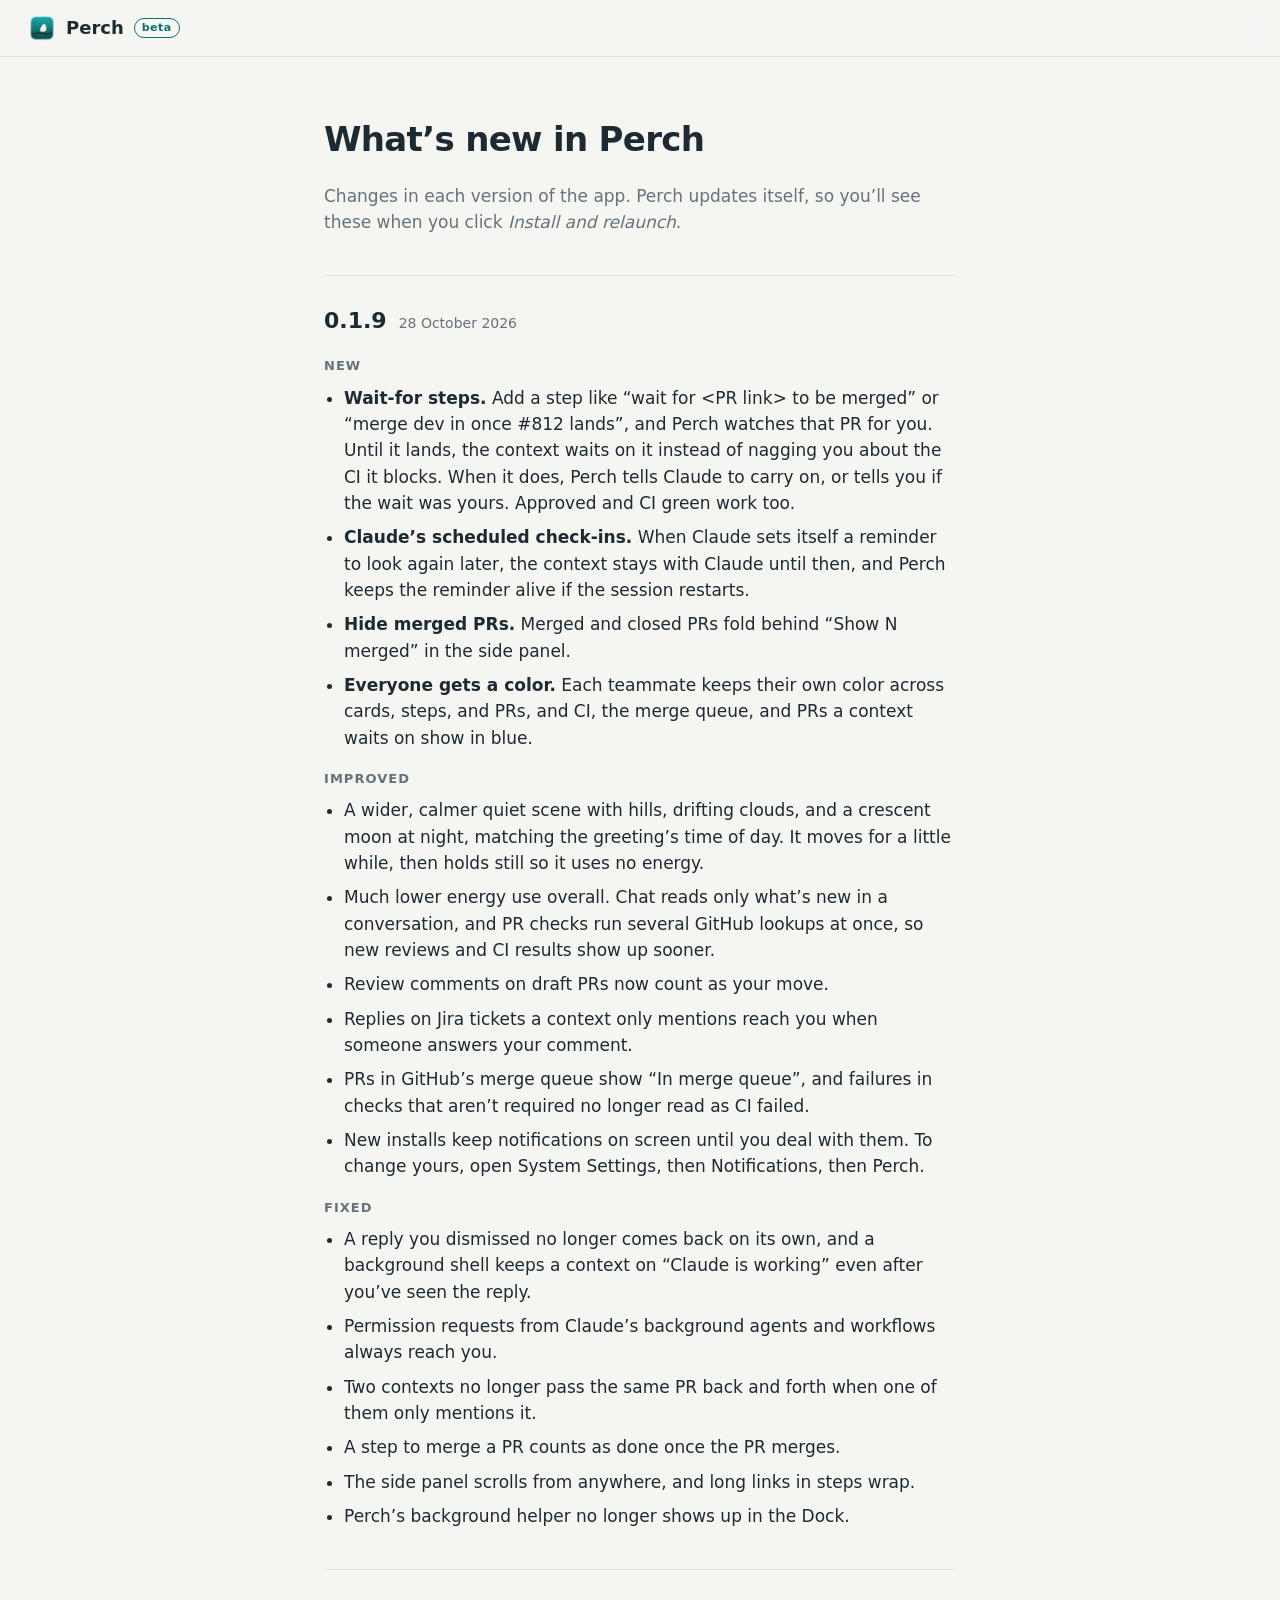
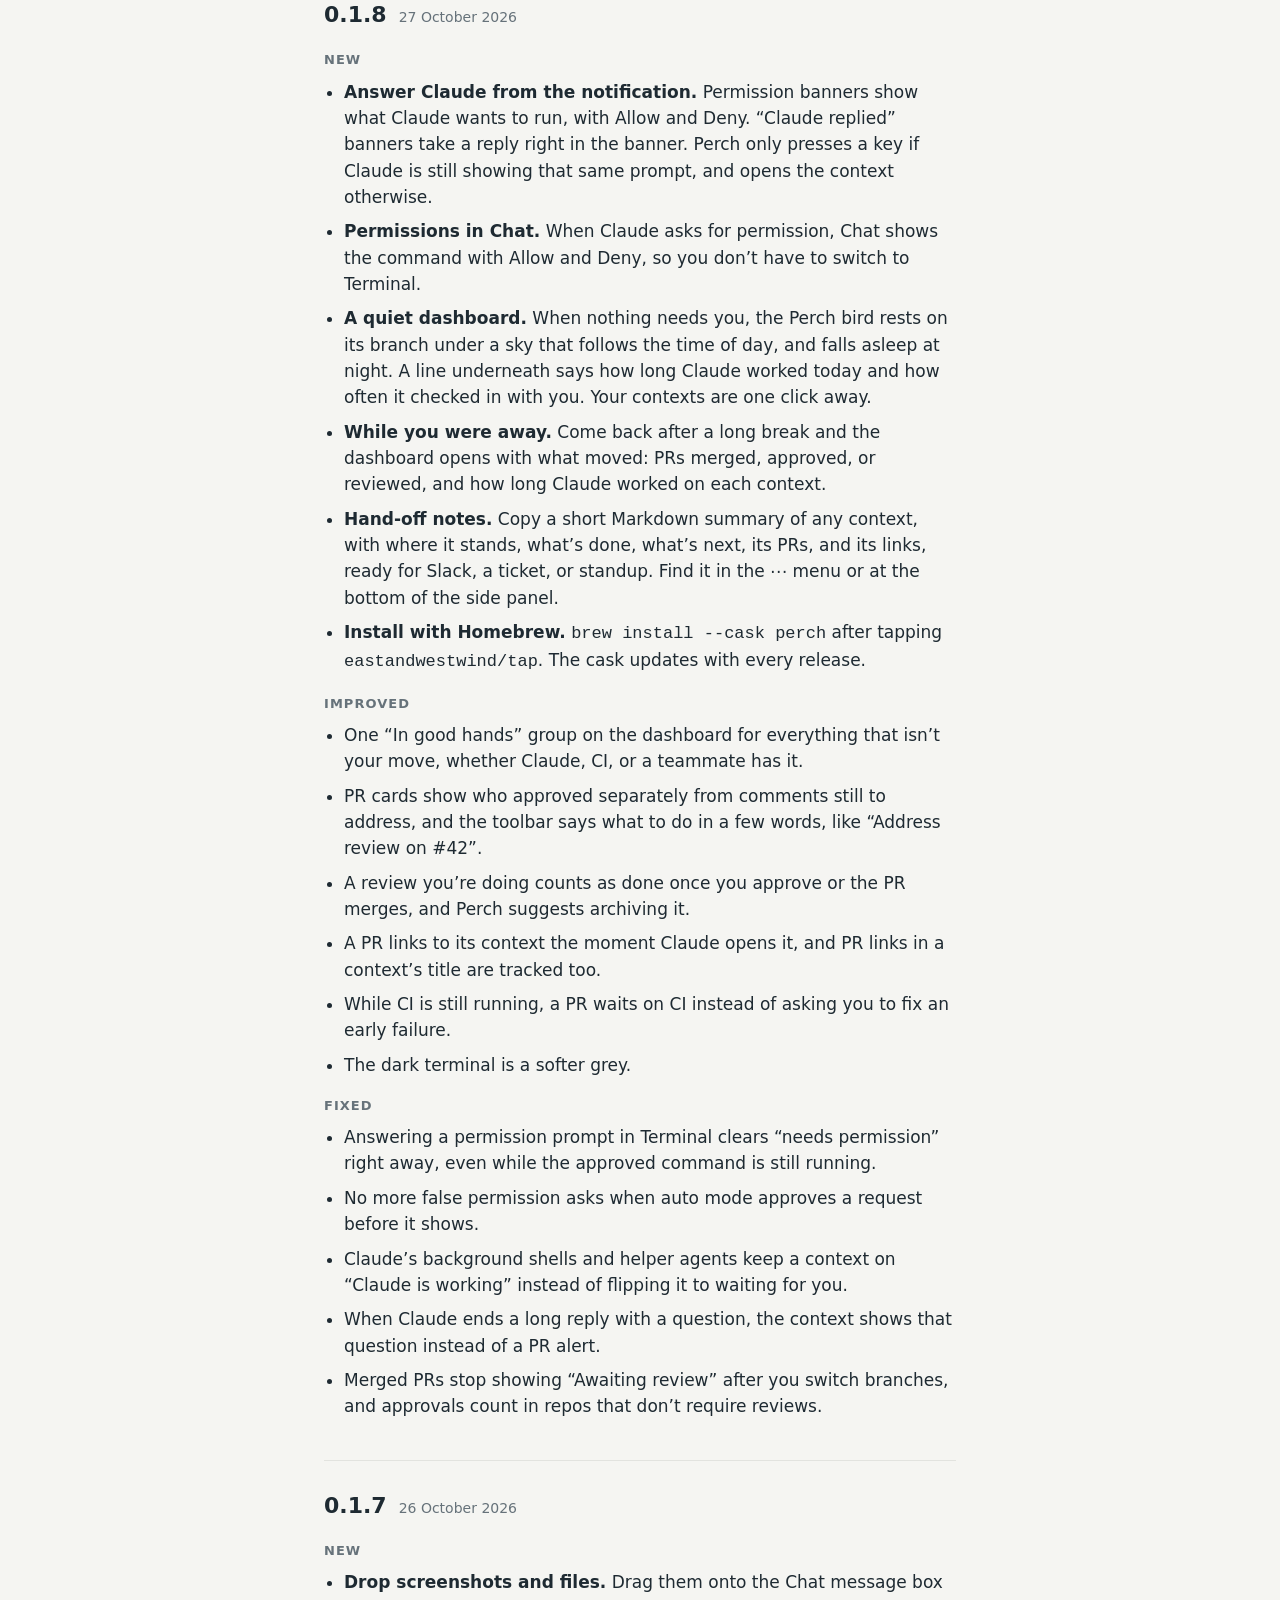
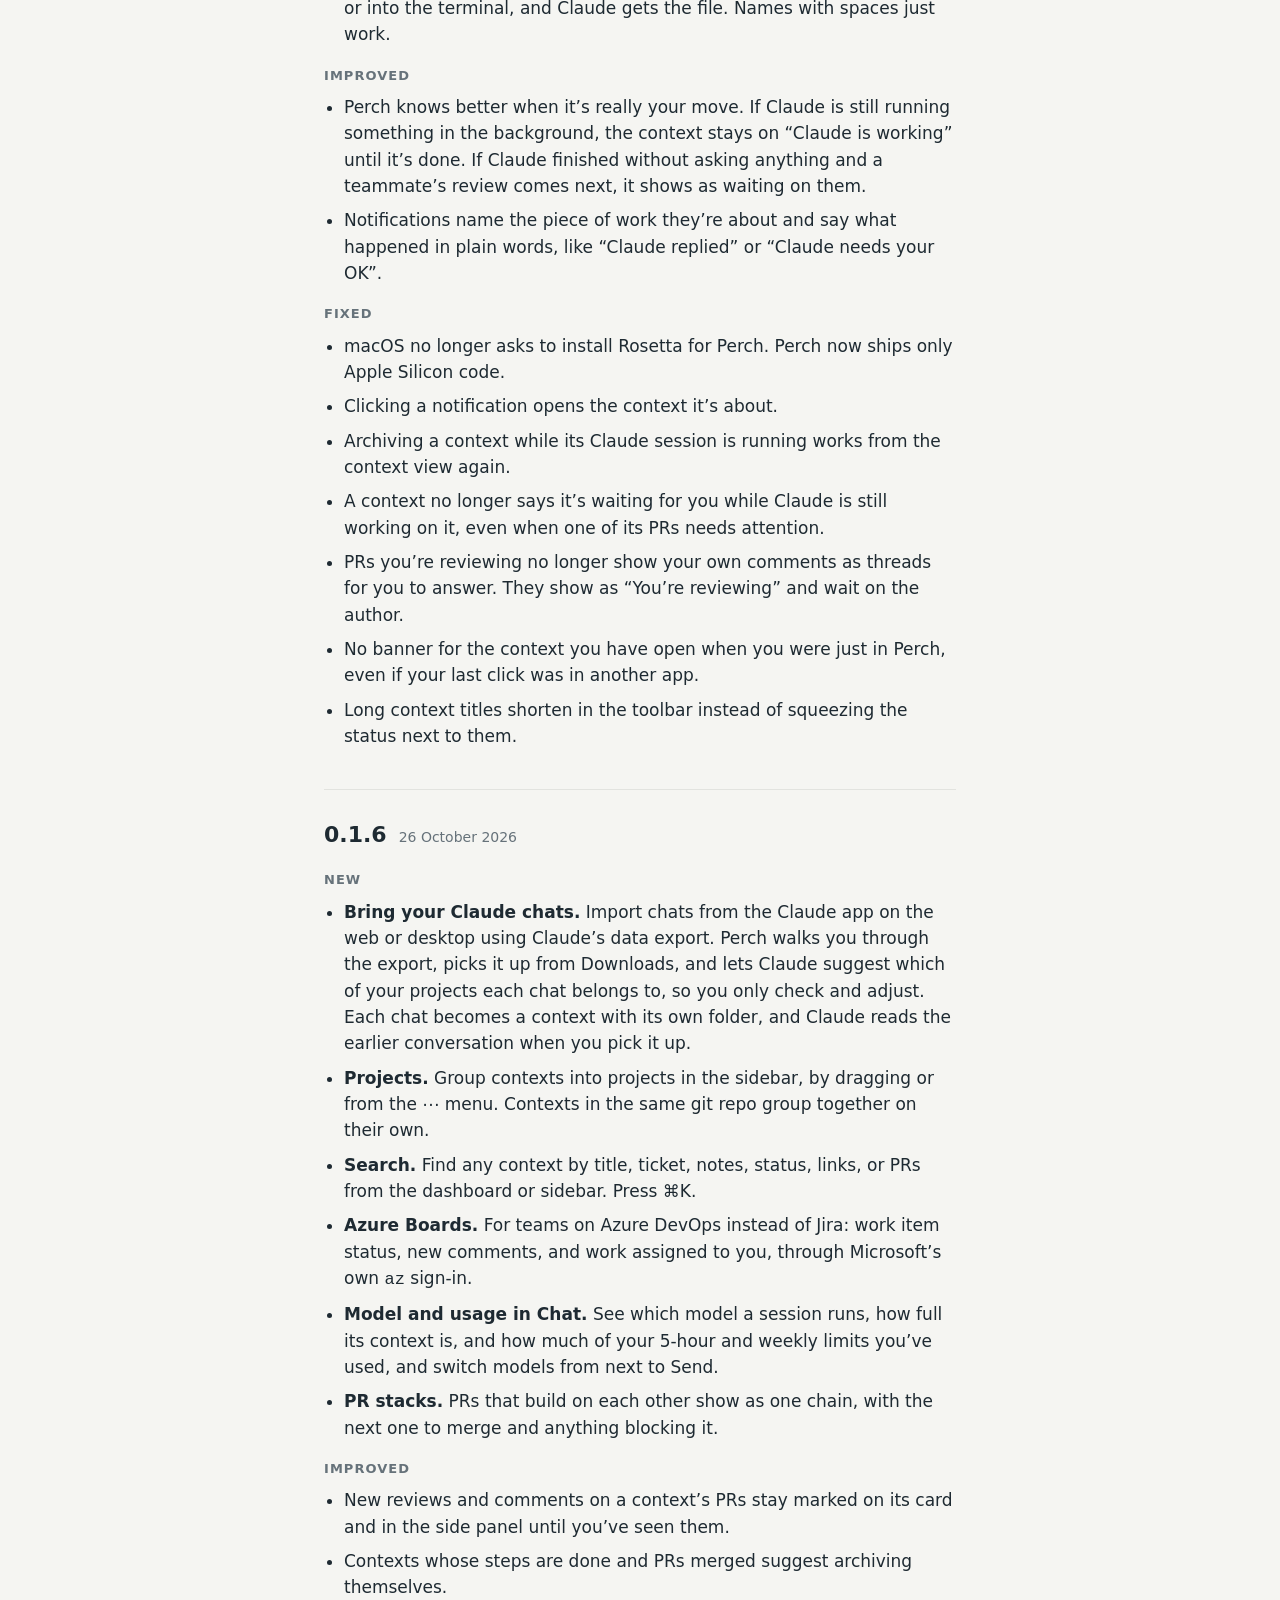
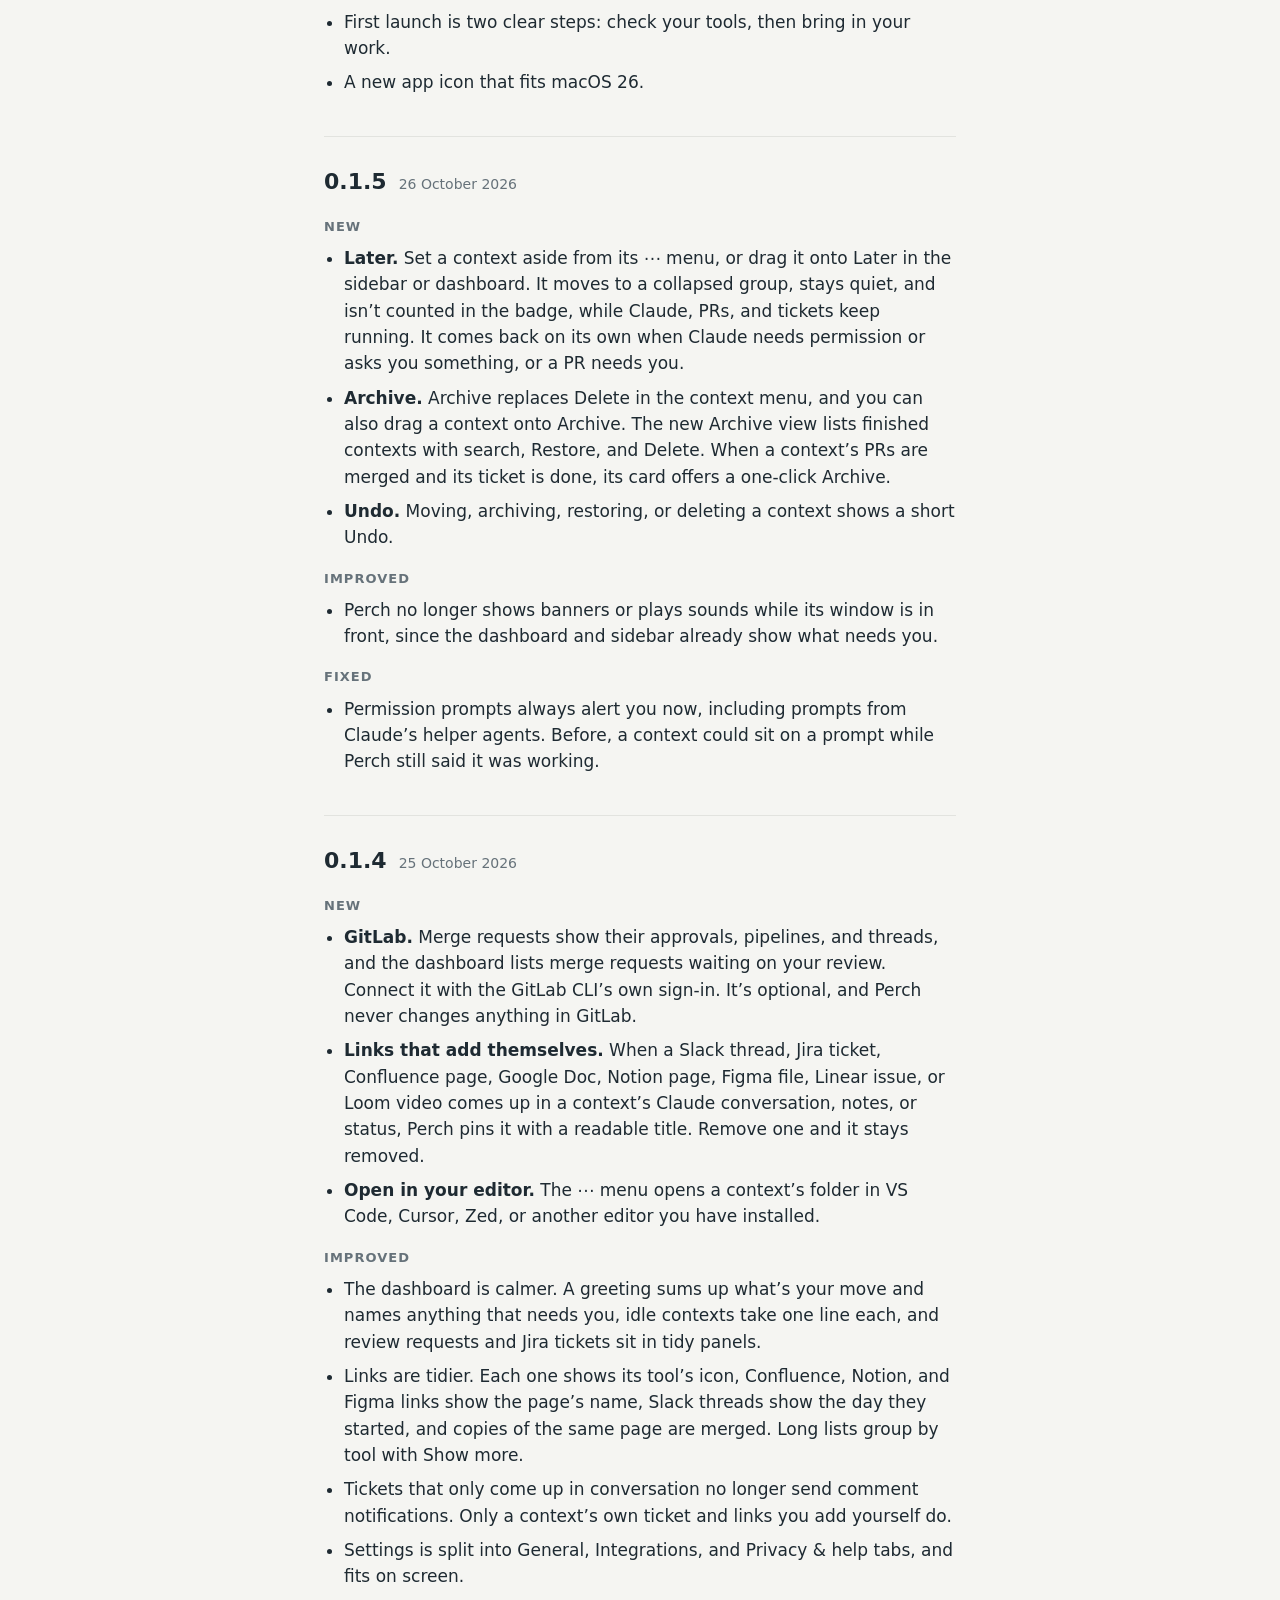
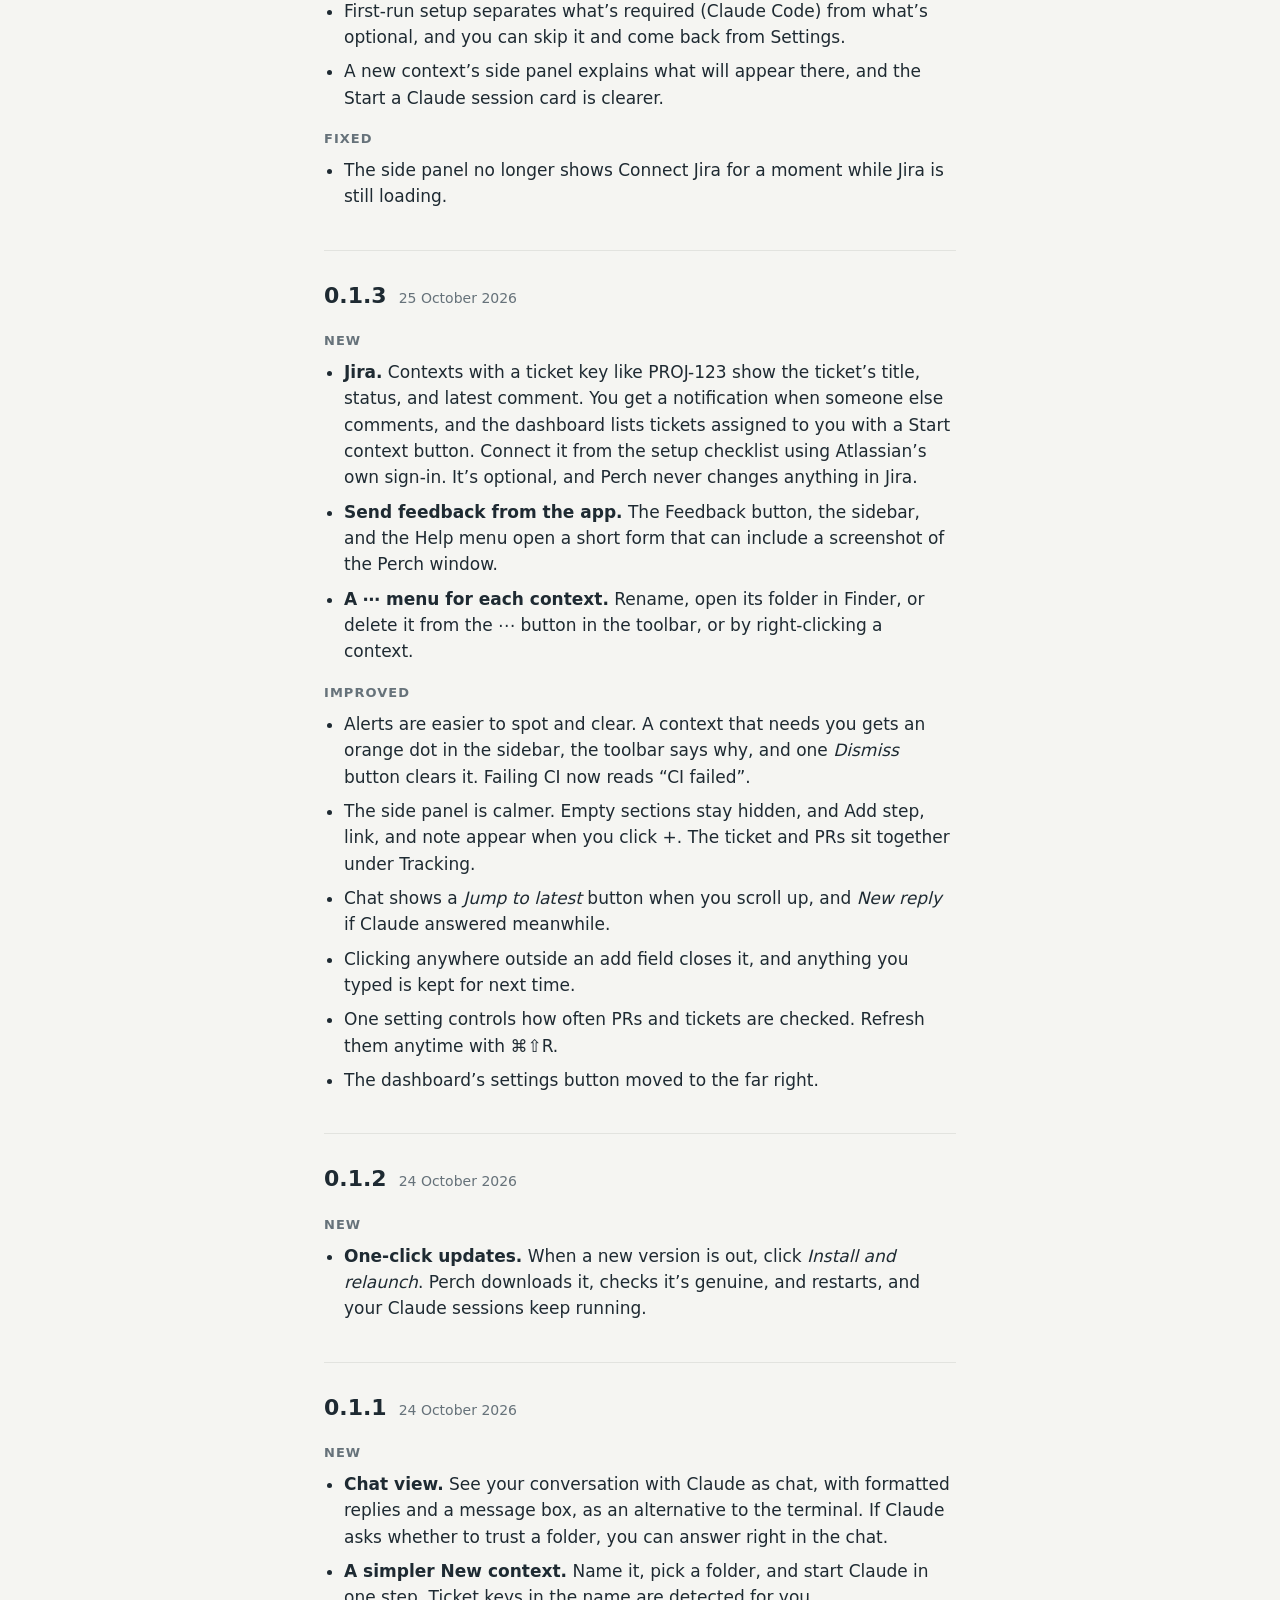
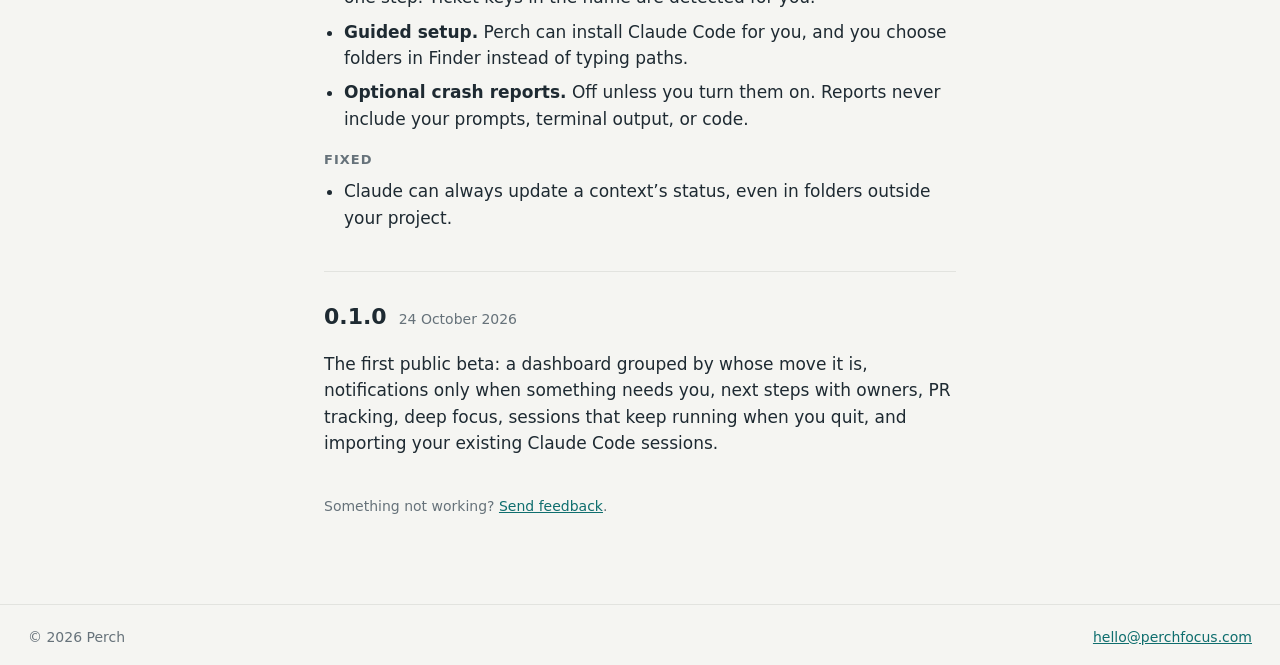
==== changelog/index.html @ a4a1c24d "Changelog: workflow permission fix" ====
<!doctype html>
<html lang="en">
<head>
  <meta charset="utf-8" />
  <meta name="viewport" content="width=device-width, initial-scale=1" />
  <title>What’s new in Perch</title>
  <meta name="description" content="Changes in each version of the Perch app." />
  <link rel="icon" href="../assets/favicon.png" />
  <link rel="stylesheet" href="../style.css?v=20" />
</head>
<body>
  <header class="nav">
    <a class="brand" href="../"><img src="../assets/icon-256.png" alt="" width="28" height="28" /> Perch <span class="beta">beta</span></a>
  </header>

  <main class="changelog">
    <h1>What’s new in Perch</h1>
    <p class="muted">Changes in each version of the app. Perch updates itself, so you’ll see these when you click <em>Install and relaunch</em>.</p>

    <article id="v0.1.9">
      <h2>0.1.9 <span class="date">28 October 2026</span></h2>
      <h3>New</h3>
      <ul>
        <li><strong>Wait-for steps.</strong> Add a step like “wait for &lt;PR link&gt; to be merged” or “merge dev in once #812 lands”, and Perch watches that PR for you. Until it lands, the context waits on it instead of nagging you about the CI it blocks. When it does, Perch tells Claude to carry on, or tells you if the wait was yours. Approved and CI green work too.</li>
        <li><strong>Claude’s scheduled check-ins.</strong> When Claude sets itself a reminder to look again later, the context stays with Claude until then, and Perch keeps the reminder alive if the session restarts.</li>
        <li><strong>Hide merged PRs.</strong> Merged and closed PRs fold behind “Show N merged” in the side panel.</li>
        <li><strong>Everyone gets a color.</strong> Each teammate keeps their own color across cards, steps, and PRs, and CI, the merge queue, and PRs a context waits on show in blue.</li>
      </ul>
      <h3>Improved</h3>
      <ul>
        <li>A wider, calmer quiet scene with hills, drifting clouds, and a crescent moon at night, matching the greeting’s time of day. It moves for a little while, then holds still so it uses no energy.</li>
        <li>Much lower energy use overall. Chat reads only what’s new in a conversation, and PR checks run several GitHub lookups at once, so new reviews and CI results show up sooner.</li>
        <li>Review comments on draft PRs now count as your move.</li>
        <li>Replies on Jira tickets a context only mentions reach you when someone answers your comment.</li>
        <li>PRs in GitHub’s merge queue show “In merge queue”, and failures in checks that aren’t required no longer read as CI failed.</li>
        <li>New installs keep notifications on screen until you deal with them. To change yours, open System Settings, then Notifications, then Perch.</li>
      </ul>
      <h3>Fixed</h3>
      <ul>
        <li>A reply you dismissed no longer comes back on its own, and a background shell keeps a context on “Claude is working” even after you’ve seen the reply.</li>
        <li>Permission requests from Claude’s background agents and workflows always reach you.</li>
        <li>Two contexts no longer pass the same PR back and forth when one of them only mentions it.</li>
        <li>A step to merge a PR counts as done once the PR merges.</li>
        <li>The side panel scrolls from anywhere, and long links in steps wrap.</li>
        <li>Perch’s background helper no longer shows up in the Dock.</li>
      </ul>
    </article>

    <article id="v0.1.8">
      <h2>0.1.8 <span class="date">27 October 2026</span></h2>
      <h3>New</h3>
      <ul>
        <li><strong>Answer Claude from the notification.</strong> Permission banners show what Claude wants to run, with Allow and Deny. “Claude replied” banners take a reply right in the banner. Perch only presses a key if Claude is still showing that same prompt, and opens the context otherwise.</li>
        <li><strong>Permissions in Chat.</strong> When Claude asks for permission, Chat shows the command with Allow and Deny, so you don’t have to switch to Terminal.</li>
        <li><strong>A quiet dashboard.</strong> When nothing needs you, the Perch bird rests on its branch under a sky that follows the time of day, and falls asleep at night. A line underneath says how long Claude worked today and how often it checked in with you. Your contexts are one click away.</li>
        <li><strong>While you were away.</strong> Come back after a long break and the dashboard opens with what moved: PRs merged, approved, or reviewed, and how long Claude worked on each context.</li>
        <li><strong>Hand-off notes.</strong> Copy a short Markdown summary of any context, with where it stands, what’s done, what’s next, its PRs, and its links, ready for Slack, a ticket, or standup. Find it in the ⋯ menu or at the bottom of the side panel.</li>
        <li><strong>Install with Homebrew.</strong> <code>brew install --cask perch</code> after tapping <code>eastandwestwind/tap</code>. The cask updates with every release.</li>
      </ul>
      <h3>Improved</h3>
      <ul>
        <li>One “In good hands” group on the dashboard for everything that isn’t your move, whether Claude, CI, or a teammate has it.</li>
        <li>PR cards show who approved separately from comments still to address, and the toolbar says what to do in a few words, like “Address review on #42”.</li>
        <li>A review you’re doing counts as done once you approve or the PR merges, and Perch suggests archiving it.</li>
        <li>A PR links to its context the moment Claude opens it, and PR links in a context’s title are tracked too.</li>
        <li>While CI is still running, a PR waits on CI instead of asking you to fix an early failure.</li>
        <li>The dark terminal is a softer grey.</li>
      </ul>
      <h3>Fixed</h3>
      <ul>
        <li>Answering a permission prompt in Terminal clears “needs permission” right away, even while the approved command is still running.</li>
        <li>No more false permission asks when auto mode approves a request before it shows.</li>
        <li>Claude’s background shells and helper agents keep a context on “Claude is working” instead of flipping it to waiting for you.</li>
        <li>When Claude ends a long reply with a question, the context shows that question instead of a PR alert.</li>
        <li>Merged PRs stop showing “Awaiting review” after you switch branches, and approvals count in repos that don’t require reviews.</li>
      </ul>
    </article>

    <article id="v0.1.7">
      <h2>0.1.7 <span class="date">26 October 2026</span></h2>
      <h3>New</h3>
      <ul>
        <li><strong>Drop screenshots and files.</strong> Drag them onto the Chat message box or into the terminal, and Claude gets the file. Names with spaces just work.</li>
      </ul>
      <h3>Improved</h3>
      <ul>
        <li>Perch knows better when it’s really your move. If Claude is still running something in the background, the context stays on “Claude is working” until it’s done. If Claude finished without asking anything and a teammate’s review comes next, it shows as waiting on them.</li>
        <li>Notifications name the piece of work they’re about and say what happened in plain words, like “Claude replied” or “Claude needs your OK”.</li>
      </ul>
      <h3>Fixed</h3>
      <ul>
        <li>macOS no longer asks to install Rosetta for Perch. Perch now ships only Apple Silicon code.</li>
        <li>Clicking a notification opens the context it’s about.</li>
        <li>Archiving a context while its Claude session is running works from the context view again.</li>
        <li>A context no longer says it’s waiting for you while Claude is still working on it, even when one of its PRs needs attention.</li>
        <li>PRs you’re reviewing no longer show your own comments as threads for you to answer. They show as “You’re reviewing” and wait on the author.</li>
        <li>No banner for the context you have open when you were just in Perch, even if your last click was in another app.</li>
        <li>Long context titles shorten in the toolbar instead of squeezing the status next to them.</li>
      </ul>
    </article>

    <article id="v0.1.6">
      <h2>0.1.6 <span class="date">26 October 2026</span></h2>
      <h3>New</h3>
      <ul>
        <li><strong>Bring your Claude chats.</strong> Import chats from the Claude app on the web or desktop using Claude’s data export. Perch walks you through the export, picks it up from Downloads, and lets Claude suggest which of your projects each chat belongs to, so you only check and adjust. Each chat becomes a context with its own folder, and Claude reads the earlier conversation when you pick it up.</li>
        <li><strong>Projects.</strong> Group contexts into projects in the sidebar, by dragging or from the ⋯ menu. Contexts in the same git repo group together on their own.</li>
        <li><strong>Search.</strong> Find any context by title, ticket, notes, status, links, or PRs from the dashboard or sidebar. Press ⌘K.</li>
        <li><strong>Azure Boards.</strong> For teams on Azure DevOps instead of Jira: work item status, new comments, and work assigned to you, through Microsoft’s own <code>az</code> sign-in.</li>
        <li><strong>Model and usage in Chat.</strong> See which model a session runs, how full its context is, and how much of your 5-hour and weekly limits you’ve used, and switch models from next to Send.</li>
        <li><strong>PR stacks.</strong> PRs that build on each other show as one chain, with the next one to merge and anything blocking it.</li>
      </ul>
      <h3>Improved</h3>
      <ul>
        <li>New reviews and comments on a context’s PRs stay marked on its card and in the side panel until you’ve seen them.</li>
        <li>Contexts whose steps are done and PRs merged suggest archiving themselves.</li>
        <li>First launch is two clear steps: check your tools, then bring in your work.</li>
        <li>A new app icon that fits macOS 26.</li>
      </ul>
    </article>

    <article id="v0.1.5">
      <h2>0.1.5 <span class="date">26 October 2026</span></h2>
      <h3>New</h3>
      <ul>
        <li><strong>Later.</strong> Set a context aside from its ⋯ menu, or drag it onto Later in the sidebar or dashboard. It moves to a collapsed group, stays quiet, and isn’t counted in the badge, while Claude, PRs, and tickets keep running. It comes back on its own when Claude needs permission or asks you something, or a PR needs you.</li>
        <li><strong>Archive.</strong> Archive replaces Delete in the context menu, and you can also drag a context onto Archive. The new Archive view lists finished contexts with search, Restore, and Delete. When a context’s PRs are merged and its ticket is done, its card offers a one-click Archive.</li>
        <li><strong>Undo.</strong> Moving, archiving, restoring, or deleting a context shows a short Undo.</li>
      </ul>
      <h3>Improved</h3>
      <ul>
        <li>Perch no longer shows banners or plays sounds while its window is in front, since the dashboard and sidebar already show what needs you.</li>
      </ul>
      <h3>Fixed</h3>
      <ul>
        <li>Permission prompts always alert you now, including prompts from Claude’s helper agents. Before, a context could sit on a prompt while Perch still said it was working.</li>
      </ul>
    </article>

    <article id="v0.1.4">
      <h2>0.1.4 <span class="date">25 October 2026</span></h2>
      <h3>New</h3>
      <ul>
        <li><strong>GitLab.</strong> Merge requests show their approvals, pipelines, and threads, and the dashboard lists merge requests waiting on your review. Connect it with the GitLab CLI’s own sign-in. It’s optional, and Perch never changes anything in GitLab.</li>
        <li><strong>Links that add themselves.</strong> When a Slack thread, Jira ticket, Confluence page, Google Doc, Notion page, Figma file, Linear issue, or Loom video comes up in a context’s Claude conversation, notes, or status, Perch pins it with a readable title. Remove one and it stays removed.</li>
        <li><strong>Open in your editor.</strong> The ⋯ menu opens a context’s folder in VS Code, Cursor, Zed, or another editor you have installed.</li>
      </ul>
      <h3>Improved</h3>
      <ul>
        <li>The dashboard is calmer. A greeting sums up what’s your move and names anything that needs you, idle contexts take one line each, and review requests and Jira tickets sit in tidy panels.</li>
        <li>Links are tidier. Each one shows its tool’s icon, Confluence, Notion, and Figma links show the page’s name, Slack threads show the day they started, and copies of the same page are merged. Long lists group by tool with Show more.</li>
        <li>Tickets that only come up in conversation no longer send comment notifications. Only a context’s own ticket and links you add yourself do.</li>
        <li>Settings is split into General, Integrations, and Privacy &amp; help tabs, and fits on screen.</li>
        <li>First-run setup separates what’s required (Claude Code) from what’s optional, and you can skip it and come back from Settings.</li>
        <li>A new context’s side panel explains what will appear there, and the Start a Claude session card is clearer.</li>
      </ul>
      <h3>Fixed</h3>
      <ul>
        <li>The side panel no longer shows Connect Jira for a moment while Jira is still loading.</li>
      </ul>
    </article>

    <article id="v0.1.3">
      <h2>0.1.3 <span class="date">25 October 2026</span></h2>
      <h3>New</h3>
      <ul>
        <li><strong>Jira.</strong> Contexts with a ticket key like PROJ-123 show the ticket’s title, status, and latest comment. You get a notification when someone else comments, and the dashboard lists tickets assigned to you with a Start context button. Connect it from the setup checklist using Atlassian’s own sign-in. It’s optional, and Perch never changes anything in Jira.</li>
        <li><strong>Send feedback from the app.</strong> The Feedback button, the sidebar, and the Help menu open a short form that can include a screenshot of the Perch window.</li>
        <li><strong>A ⋯ menu for each context.</strong> Rename, open its folder in Finder, or delete it from the ⋯ button in the toolbar, or by right-clicking a context.</li>
      </ul>
      <h3>Improved</h3>
      <ul>
        <li>Alerts are easier to spot and clear. A context that needs you gets an orange dot in the sidebar, the toolbar says why, and one <em>Dismiss</em> button clears it. Failing CI now reads “CI failed”.</li>
        <li>The side panel is calmer. Empty sections stay hidden, and Add step, link, and note appear when you click +. The ticket and PRs sit together under Tracking.</li>
        <li>Chat shows a <em>Jump to latest</em> button when you scroll up, and <em>New reply</em> if Claude answered meanwhile.</li>
        <li>Clicking anywhere outside an add field closes it, and anything you typed is kept for next time.</li>
        <li>One setting controls how often PRs and tickets are checked. Refresh them anytime with ⌘⇧R.</li>
        <li>The dashboard’s settings button moved to the far right.</li>
      </ul>
    </article>

    <article id="v0.1.2">
      <h2>0.1.2 <span class="date">24 October 2026</span></h2>
      <h3>New</h3>
      <ul>
        <li><strong>One-click updates.</strong> When a new version is out, click <em>Install and relaunch</em>. Perch downloads it, checks it’s genuine, and restarts, and your Claude sessions keep running.</li>
      </ul>
    </article>

    <article id="v0.1.1">
      <h2>0.1.1 <span class="date">24 October 2026</span></h2>
      <h3>New</h3>
      <ul>
        <li><strong>Chat view.</strong> See your conversation with Claude as chat, with formatted replies and a message box, as an alternative to the terminal. If Claude asks whether to trust a folder, you can answer right in the chat.</li>
        <li><strong>A simpler New context.</strong> Name it, pick a folder, and start Claude in one step. Ticket keys in the name are detected for you.</li>
        <li><strong>Guided setup.</strong> Perch can install Claude Code for you, and you choose folders in Finder instead of typing paths.</li>
        <li><strong>Optional crash reports.</strong> Off unless you turn them on. Reports never include your prompts, terminal output, or code.</li>
      </ul>
      <h3>Fixed</h3>
      <ul>
        <li>Claude can always update a context’s status, even in folders outside your project.</li>
      </ul>
    </article>

    <article id="v0.1.0">
      <h2>0.1.0 <span class="date">24 October 2026</span></h2>
      <p>The first public beta: a dashboard grouped by whose move it is, notifications only when something needs you, next steps with owners, PR tracking, deep focus, sessions that keep running when you quit, and importing your existing Claude Code sessions.</p>
    </article>

    <p class="muted fine">Something not working? <a href="../feedback/">Send feedback</a>.</p>
  </main>

  <footer>
    <span>© 2026 Perch</span>
    <a href="mailto:hello@perchfocus.com">hello@perchfocus.com</a>
  </footer>
</body>
</html>
---- style.css ----
:root {
  color-scheme: light dark;
  --bg: #f5f5f2;
  --panel: #ffffff;
  --border: #e2e3df;
  --text: #1e2a32;
  --muted: #66727a;
  --accent: #0f6e6e;
  --accent-fg: #ffffff;
  --amber: #f2a541;
  --focus: #6d28d9;
}
@media (prefers-color-scheme: dark) {
  :root {
    --bg: #0b1418;
    --panel: #111c22;
    --border: #1f2d35;
    --text: #e8eef0;
    --muted: #8a9aa3;
    --accent: #19a3a3;
    --accent-fg: #0b1418;
    --focus: #c4b5fd;
  }
}
* { box-sizing: border-box; }
html { scroll-behavior: smooth; }
body {
  margin: 0;
  font-family: -apple-system, BlinkMacSystemFont, "SF Pro Text", "Inter", system-ui, sans-serif;
  background: var(--bg);
  color: var(--text);
  line-height: 1.55;
  font-size: 17px;
}
a { color: var(--accent); }
.muted { color: var(--muted); }

.nav {
  position: sticky; top: 0; z-index: 10;
  display: flex; align-items: center; justify-content: space-between;
  padding: 14px 28px;
  background: color-mix(in srgb, var(--bg) 85%, transparent);
  backdrop-filter: blur(12px);
  border-bottom: 1px solid var(--border);
}
.brand { display: flex; gap: 10px; align-items: center; font-weight: 700; color: var(--text); text-decoration: none; font-size: 18px; }
.brand img { border-radius: 7px; }
.nav nav { display: flex; gap: 22px; align-items: center; }
.nav nav a { color: var(--muted); text-decoration: none; font-size: 15px; }
.nav nav a:hover { color: var(--text); }

.button {
  display: inline-block;
  background: var(--accent); color: var(--accent-fg);
  font-weight: 600; text-decoration: none;
  padding: 13px 22px; border-radius: 10px;
}
.button:hover { filter: brightness(1.08); }
.nav .button.small { color: var(--accent-fg); padding: 7px 14px; font-size: 14px; }

main { max-width: 1120px; margin: 0 auto; padding: 0 24px; }

.hero { text-align: center; padding: 72px 0 40px; }
.hero-icon { filter: drop-shadow(0 14px 26px rgba(15, 110, 110, 0.28)); }
.hero h1 { font-size: clamp(32px, 5vw, 52px); line-height: 1.12; margin: 26px auto 18px; letter-spacing: -0.02em; max-width: 880px; }
.lede { max-width: 680px; margin: 0 auto; color: var(--muted); font-size: 19px; }
.cta { margin: 30px 0 44px; display: flex; flex-direction: column; gap: 10px; align-items: center; }
.shot img, .split img {
  width: 100%; height: auto; display: block;
  border-radius: 14px; border: 1px solid var(--border);
  box-shadow: 0 30px 70px rgba(0, 0, 0, 0.22);
}


.split { display: grid; grid-template-columns: 1fr 1.5fr; gap: 44px; align-items: center; padding: 56px 0; }
.split.reverse { grid-template-columns: 1.5fr 1fr; }
.split h2 { font-size: 28px; margin: 0 0 10px; letter-spacing: -0.01em; }
.split p { color: var(--muted); margin: 0; }
.split:not(.reverse) h2 { color: var(--focus); }

.pricing { text-align: center; padding: 64px 0 24px; }
.pricing h2, .install h2 { font-size: 30px; margin: 0 0 26px; }
.plans { display: grid; grid-template-columns: repeat(auto-fit, minmax(260px, 320px)); gap: 22px; justify-content: center; }
.plan { position: relative; background: var(--panel); border: 1px solid var(--border); border-radius: 16px; padding: 26px; text-align: left; }
.plan.pro { border-color: var(--accent); }
.plan h3 { margin: 0; font-size: 15px; text-transform: uppercase; letter-spacing: 0.08em; color: var(--muted); }
.price { font-size: 40px; font-weight: 700; margin: 8px 0 0; }
.price span { font-size: 16px; font-weight: 400; color: var(--muted); }
.alt { margin: 0; color: var(--muted); font-size: 14px; }
.plan ul { padding-left: 18px; margin: 16px 0 0; color: var(--muted); font-size: 15.5px; }
.soon { position: absolute; top: 18px; right: 18px; font-size: 12px; font-weight: 600; color: var(--amber); }

.install { max-width: 640px; margin: 0 auto; padding: 56px 0 80px; }
.install ol { padding-left: 22px; }
.install li { margin: 6px 0; }

footer { border-top: 1px solid var(--border); padding: 22px 28px; display: flex; justify-content: space-between; color: var(--muted); font-size: 14px; }

@media (max-width: 760px) {
  .split, .split.reverse { grid-template-columns: 1fr; }
  .split.reverse picture { order: 2; }
  .split picture img { max-width: 420px; margin: 0 auto; }
  .nav nav a:not(.button) { display: none; }
}
.button.disabled { opacity: 0.6; cursor: default; filter: none; }

.migrate { display: flex; gap: 32px; align-items: center; margin: 56px 0 0; padding: 28px 32px; border-radius: 16px; background: color-mix(in srgb, var(--accent) 10%, var(--panel)); border: 1px solid color-mix(in srgb, var(--accent) 30%, var(--border)); }
.migrate .flock { width: 220px; flex: none; fill: var(--accent); }
.migrate h2 { margin: 0 0 6px; font-size: 22px; }
.migrate p { margin: 0; color: var(--muted); }
@media (max-width: 760px) { .migrate { flex-direction: column; text-align: center; } }
.brand .beta { font-size: 11px; font-weight: 600; color: var(--accent); border: 1px solid var(--accent); border-radius: 999px; padding: 0 7px; letter-spacing: 0.04em; }

.privacy { padding: 56px 0 8px; }
.privacy h2 { font-size: 30px; margin: 0 0 22px; text-align: center; }
.privacy-grid { display: grid; grid-template-columns: repeat(auto-fit, minmax(220px, 1fr)); gap: 16px; }
.privacy article { padding: 18px 20px; border-radius: 14px; border: 1px solid var(--border); background: var(--panel); }
.privacy h3 { margin: 0 0 6px; font-size: 16px; }
.privacy p { margin: 0; color: var(--muted); font-size: 15px; }
.privacy code { font-size: 13px; }
.privacy-icon { display: block; width: 56px; height: 56px; margin: 0 auto 12px; }
.privacy-icon > path:first-child { fill: color-mix(in srgb, var(--accent) 14%, transparent); stroke: var(--accent); stroke-width: 2.5; stroke-linejoin: round; }
.privacy-icon .lock { fill: var(--accent); }
.privacy-icon .shackle { fill: none; stroke: var(--accent); stroke-width: 2.5; stroke-linecap: round; }
.updates-link { font-size: 14px; }
.split.panel-shot { grid-template-columns: 1fr 1fr; }
.split.panel-shot h2 { color: var(--text); }
.split.panel-shot picture img { max-width: 380px; margin: 0 auto; }
@media (max-width: 760px) { .split.panel-shot { grid-template-columns: 1fr; } }
.overlap { position: relative; padding-bottom: 9%; }
.overlap picture { display: block; }
.overlap .back { width: 80%; }
.overlap .back img { box-shadow: 0 18px 40px rgba(0, 0, 0, 0.16); }
.overlap .front { position: absolute; right: 0; bottom: 0; width: 72%; }
.overlap .front img { box-shadow: 0 30px 70px rgba(0, 0, 0, 0.3); }
@media (max-width: 760px) {
  .overlap { padding-bottom: 0; }
  .overlap .back { display: none; }
  .overlap .front { position: static; width: 100%; }
  .split.reverse .overlap { order: 2; }
}
.wide { padding: 56px 0; text-align: center; }
.wide h2 { font-size: 28px; margin: 0 0 10px; letter-spacing: -0.01em; }
.wide p { color: var(--muted); margin: 0 auto 28px; max-width: 560px; }
.wide img { width: 100%; height: auto; display: block; border-radius: 14px; border: 1px solid var(--border); box-shadow: 0 30px 70px rgba(0, 0, 0, 0.22); }
.wide.deep-focus h2 { color: var(--focus); }
.wide.deep-focus img { border-color: color-mix(in srgb, var(--focus) 45%, var(--border)); box-shadow: 0 30px 90px color-mix(in srgb, var(--focus) 35%, transparent); }

/* feedback page */
.feedback { max-width: 620px; padding: 56px 24px 72px; }
.feedback h1 { font-size: 34px; margin: 0 0 8px; letter-spacing: -0.02em; }
.feedback form { display: flex; flex-direction: column; gap: 20px; margin-top: 28px; }
.feedback .kinds { border: 0; padding: 0; margin: 0; display: flex; flex-wrap: wrap; gap: 8px; }
.feedback .kinds legend { font-weight: 600; margin-bottom: 10px; font-size: 15px; }
.feedback .kinds label { display: inline-flex; align-items: center; gap: 7px; padding: 8px 14px; border: 1px solid var(--border); border-radius: 999px; background: var(--panel); cursor: pointer; font-size: 15px; }
.feedback .kinds label:has(input:checked) { border-color: var(--accent); background: color-mix(in srgb, var(--accent) 10%, var(--panel)); }
.feedback .kinds input { accent-color: var(--accent); }
.feedback .field { display: flex; flex-direction: column; gap: 8px; font-weight: 600; font-size: 15px; }
.feedback .field .muted { font-weight: 400; }
.feedback textarea, .feedback input[type="email"] { font: inherit; font-weight: 400; padding: 12px 14px; border-radius: 10px; border: 1px solid var(--border); background: var(--panel); color: var(--text); }
.feedback textarea:focus, .feedback input[type="email"]:focus { outline: 2px solid color-mix(in srgb, var(--accent) 45%, transparent); }
.feedback .check { display: flex; gap: 10px; align-items: center; font-size: 14px; color: var(--muted); }
.feedback .check input { accent-color: var(--accent); }
.feedback .botcheck { display: none; }
.feedback button.button { align-self: flex-start; border: 0; font: inherit; font-weight: 600; cursor: pointer; }
.feedback .form-error { color: #c0392b; margin: 0; }
.feedback .fine-print { font-size: 13px; margin-top: 36px; }
.feedback .shots .drop { display: flex; align-items: center; justify-content: center; padding: 18px; border: 1.5px dashed var(--border); border-radius: 12px; background: var(--panel); color: var(--accent); font-weight: 600; cursor: pointer; }
.feedback .shots .drop.over { border-color: var(--accent); background: color-mix(in srgb, var(--accent) 8%, var(--panel)); }
.feedback .shots .drop input { display: none; }
.feedback .thumbs { list-style: none; padding: 0; margin: 0; display: flex; gap: 10px; flex-wrap: wrap; }
.feedback .thumbs:empty { display: none; }
.feedback .thumbs li { position: relative; }
.feedback .thumbs img { width: 120px; height: 80px; object-fit: cover; border-radius: 8px; border: 1px solid var(--border); display: block; }
.feedback .thumbs button { position: absolute; top: -8px; right: -8px; width: 22px; height: 22px; border-radius: 50%; border: 0; background: var(--text); color: var(--bg); cursor: pointer; font-size: 14px; line-height: 22px; padding: 0; }

/* changelog */
.changelog { max-width: 680px; padding: 56px 24px 72px; }
.changelog h1 { font-size: 34px; margin: 0 0 8px; letter-spacing: -0.02em; }
.changelog article { margin-top: 40px; padding-top: 28px; border-top: 1px solid var(--border); scroll-margin-top: 80px; }
.changelog article:target { border-top-color: var(--accent); }
.changelog h2 { font-size: 22px; margin: 0 0 12px; display: flex; align-items: baseline; gap: 12px; }
.changelog h2 .date { font-size: 14px; font-weight: 400; color: var(--muted); }
.changelog h3 { font-size: 13px; text-transform: uppercase; letter-spacing: 0.08em; color: var(--muted); margin: 18px 0 6px; }
.changelog ul { padding-left: 20px; margin: 0; }
.changelog li { margin: 8px 0; line-height: 1.55; }
.changelog .fine { margin-top: 40px; font-size: 14px; }

/* trust signals */
.trust-badge { display: inline-flex; align-items: center; gap: 7px; font-size: 13.5px; color: var(--muted); padding: 5px 12px; border: 1px solid var(--border); border-radius: 999px; background: var(--panel); }
.trust-badge svg { color: var(--accent); flex: none; }
.own-tools p + p { margin-top: 8px; }
.tool-logos { display: flex; gap: 14px; margin-top: 14px; align-items: center; }
.tool-logos svg { width: 20px; height: 20px; fill: var(--muted); opacity: 0.75; }
.privacy .affiliation { text-align: center; font-size: 12px; color: var(--muted); margin: 40px 0 0; opacity: 0.85; }
.privacy-grid { grid-template-columns: repeat(3, 1fr); }
@media (max-width: 860px) { .privacy-grid { grid-template-columns: repeat(2, 1fr); } }
@media (max-width: 560px) { .privacy-grid { grid-template-columns: 1fr; } }
.own-tools .tool-logos { margin-top: 12px; }
.cta-meta { color: var(--muted); font-size: 15px; display: inline-flex; align-items: center; gap: 6px; flex-wrap: wrap; justify-content: center; }
.cta-meta .notarized { display: inline-flex; align-items: center; gap: 4px; cursor: help; }
.cta-meta .notarized svg { color: var(--accent); }

/* integrations */
.integrations { padding: 48px 0 16px; text-align: center; }
.integrations h2 { font-size: 26px; margin: 0 0 26px; letter-spacing: -0.01em; }
.integration-grid { display: grid; grid-template-columns: repeat(5, 1fr); gap: 20px; max-width: 1120px; margin: 0 auto; }
.integration { display: flex; flex-direction: column; align-items: center; gap: 8px; padding: 6px 12px; }
.integration svg { width: 30px; height: 30px; fill: var(--muted); opacity: 0.8; }
.integration h3 { margin: 4px 0 0; font-size: 16px; }
.integration p { margin: 0; color: var(--muted); font-size: 14.5px; line-height: 1.45; max-width: 250px; }
@media (max-width: 1040px) { .integration-grid { grid-template-columns: repeat(3, 1fr); } }
@media (max-width: 860px) { .integration-grid { grid-template-columns: repeat(2, 1fr); } }
@media (max-width: 760px) { .integration-grid { grid-template-columns: 1fr; gap: 18px; } }

.link-sources { max-width: 760px; margin: 40px auto 0; text-align: center; }
.link-sources p { margin: 0 0 16px; color: var(--muted); font-size: 15px; line-height: 1.55; }
.link-sources ul { list-style: none; margin: 0; padding: 0; display: flex; flex-wrap: wrap; justify-content: center; gap: 10px 22px; }
.link-sources li { display: inline-flex; align-items: center; gap: 8px; color: var(--muted); font-size: 14px; }
.link-sources svg { width: 18px; height: 18px; fill: currentColor; opacity: 0.75; }
.install .migrate { margin: 32px 0 0; padding: 20px 24px; gap: 20px; }
.install .migrate .flock { width: 120px; }
.install .migrate h2 { font-size: 17px; margin-bottom: 4px; }
.install .migrate p { font-size: 15px; }
.split.alerts-shot { grid-template-columns: 1fr 1fr; }
.split.alerts-shot h2 { color: var(--text); }
.split.alerts-shot picture img { max-width: 480px; margin: 0 auto; border-radius: 14px; }
@media (max-width: 760px) { .split.alerts-shot { grid-template-columns: 1fr; } }
.install .brew { margin: 18px 0 6px; font-size: 15px; }
.install .brew-cmd { margin: 0 0 18px; padding: 14px 18px; border-radius: 10px; background: #272c33; color: #e6ecef; font-size: 13.5px; line-height: 1.7; overflow-x: auto; box-shadow: 0 8px 24px -16px rgba(11, 20, 24, 0.6); }

.featured-on { display: flex; justify-content: center; padding: 8px 24px 32px; }
.featured-on img { display: block; width: 180px; height: auto; }

.brew-hero { display: flex; flex-direction: column; align-items: center; gap: 8px; margin: -26px auto 44px; }
.brew-hero .label { font-size: 13px; color: var(--muted); }
.brew-line { display: inline-flex; align-items: center; gap: 10px; flex-wrap: wrap; justify-content: center; padding: 8px 8px 8px 14px; border-radius: 10px; background: #272c33; box-shadow: 0 8px 24px -16px rgba(11, 20, 24, 0.6); max-width: 100%; }
.brew-line code { font-family: ui-monospace, SFMono-Regular, Menlo, monospace; font-size: 12.5px; color: #e6ecef; white-space: normal; word-break: break-word; text-align: left; }
.brew-line code::before { content: '$ '; color: #7fd1b9; }
.brew-line .copy { font: inherit; font-size: 12px; padding: 4px 10px; border-radius: 7px; border: 1px solid #3d4550; background: #323841; color: #e6ecef; cursor: pointer; }
.brew-line .copy:hover { background: #3b424c; }
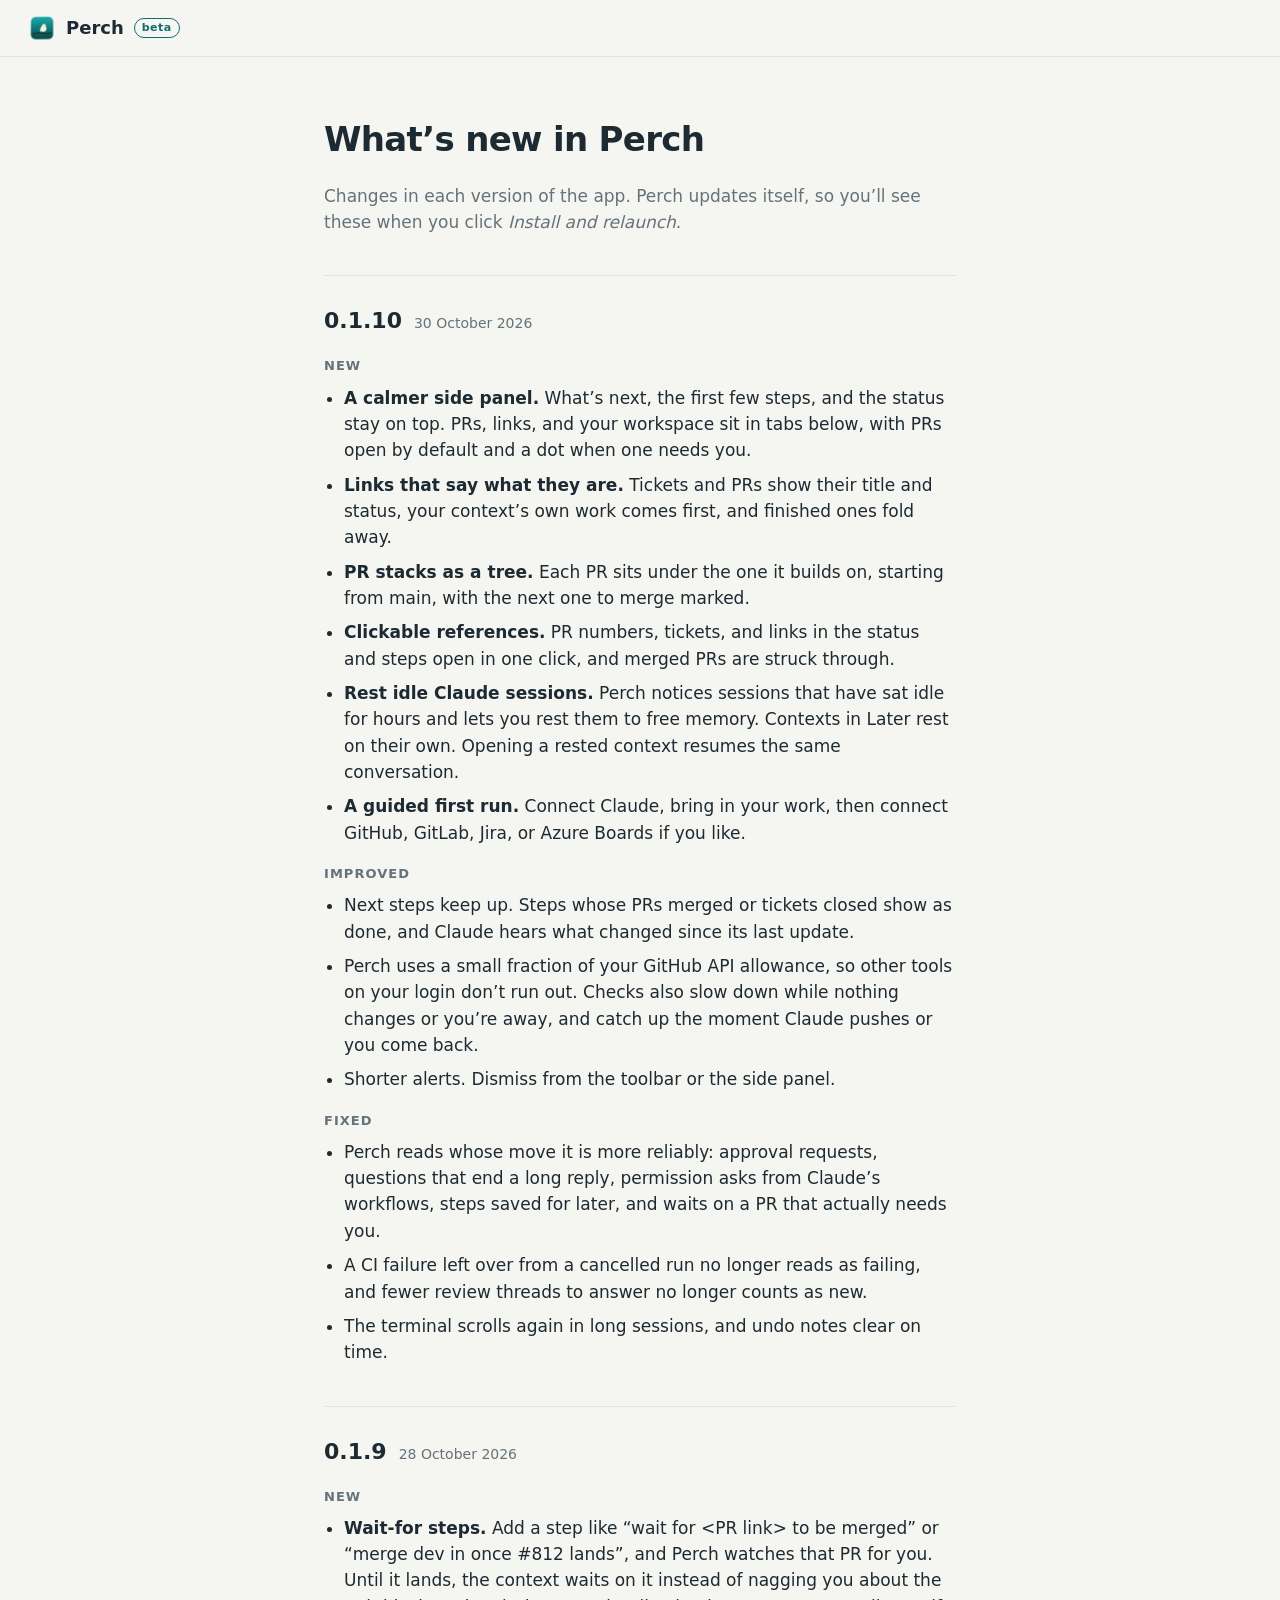
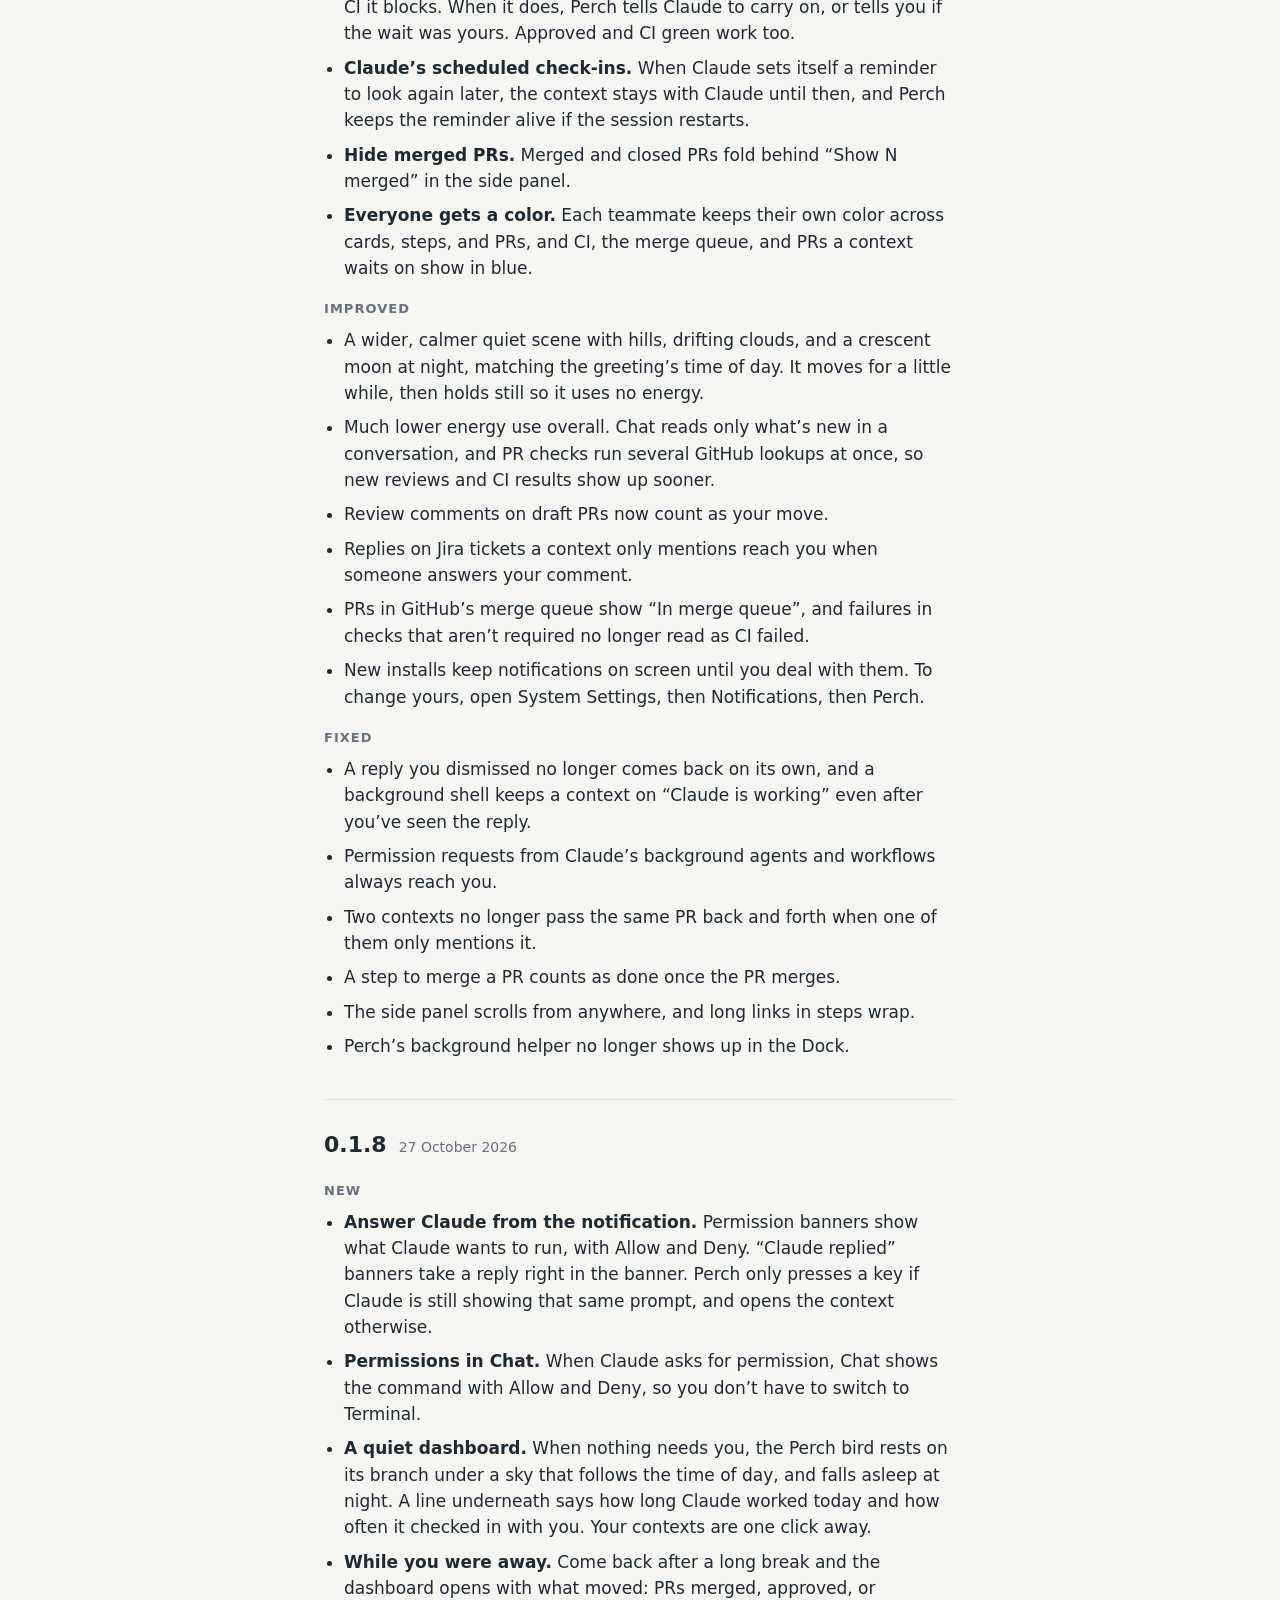
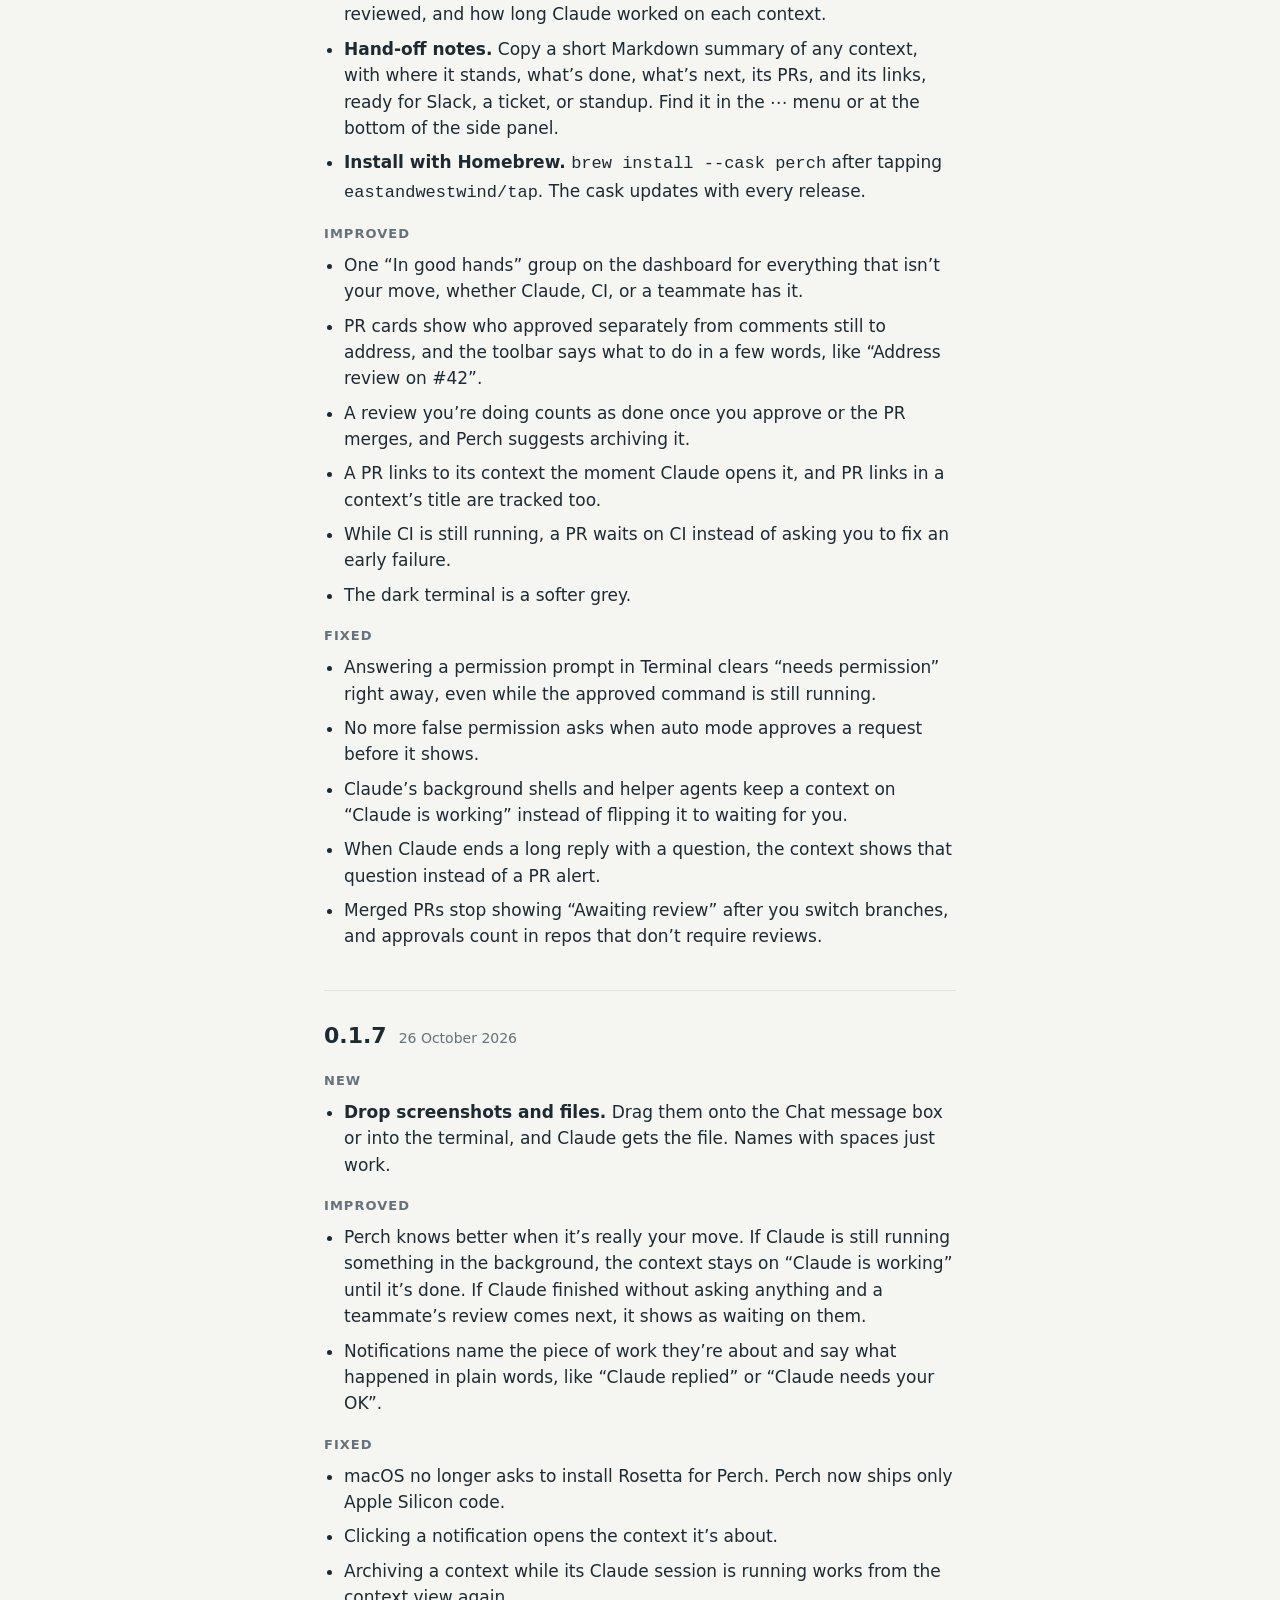
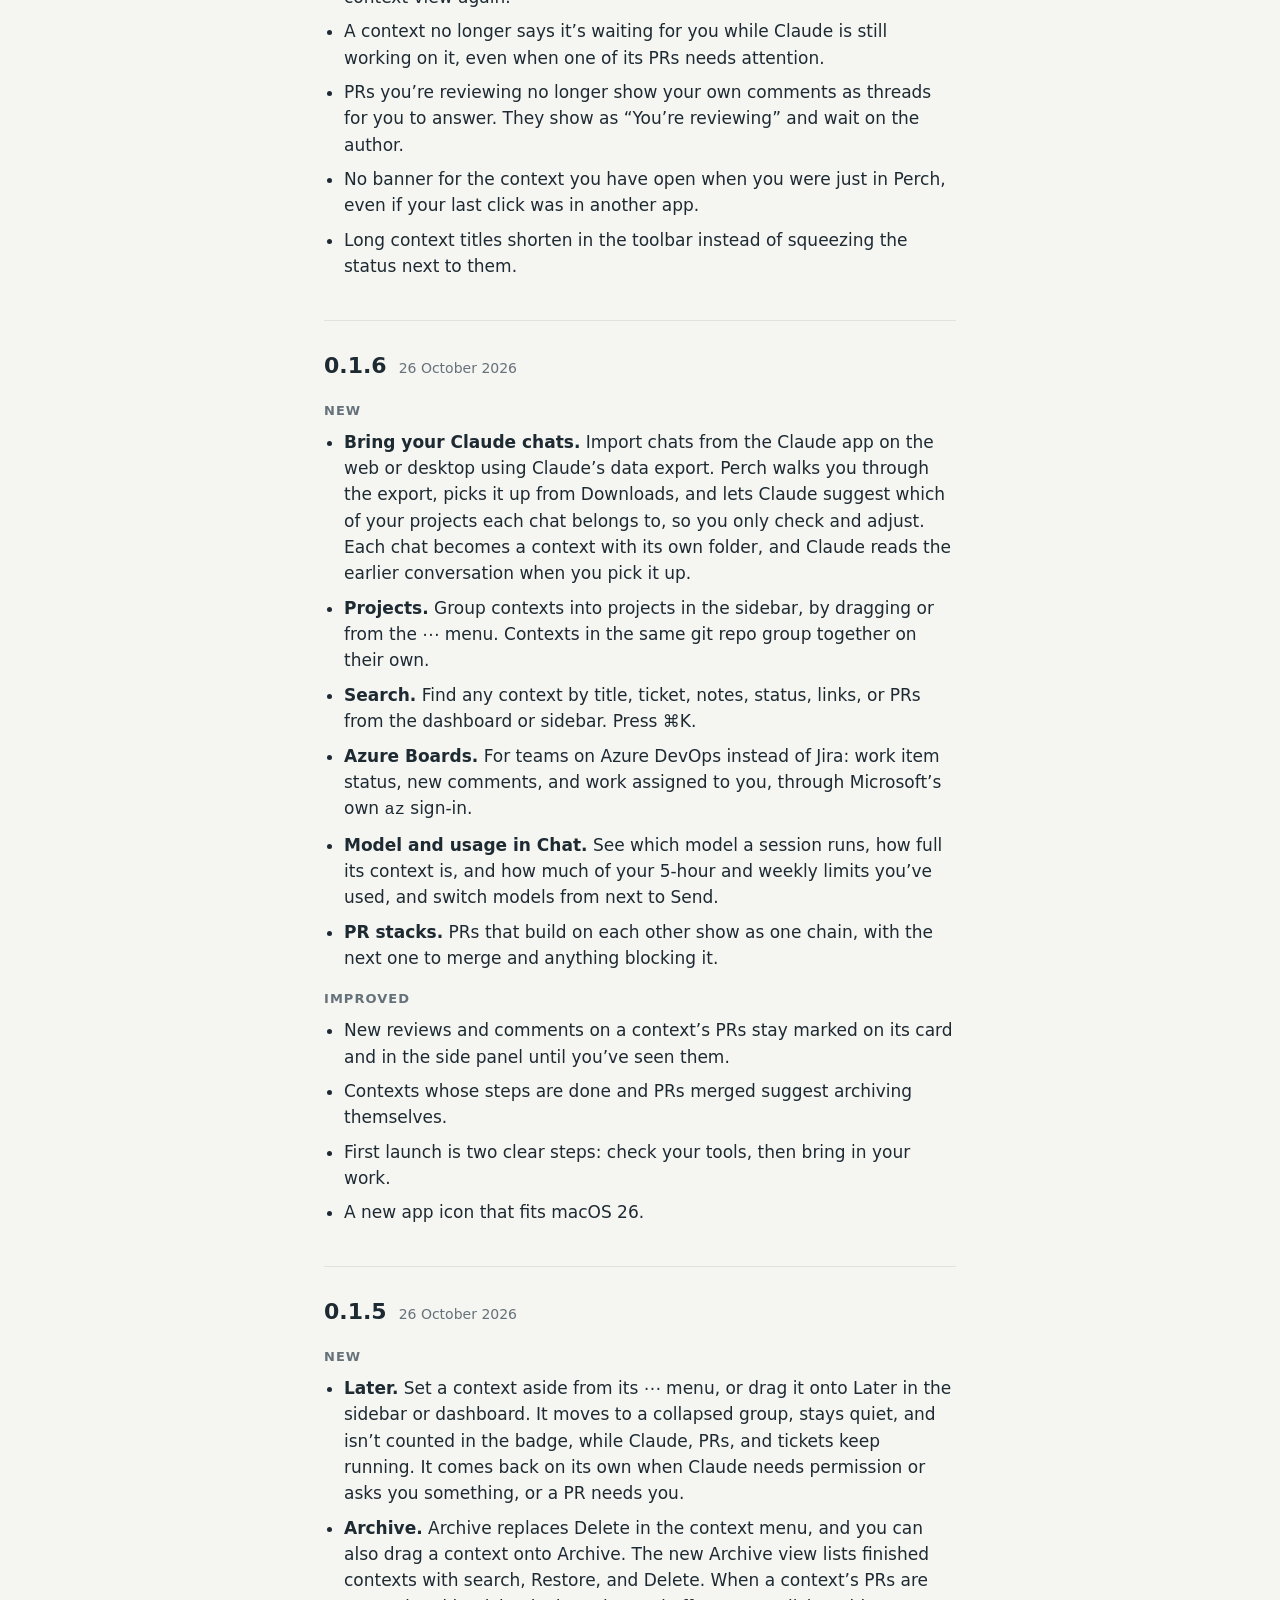
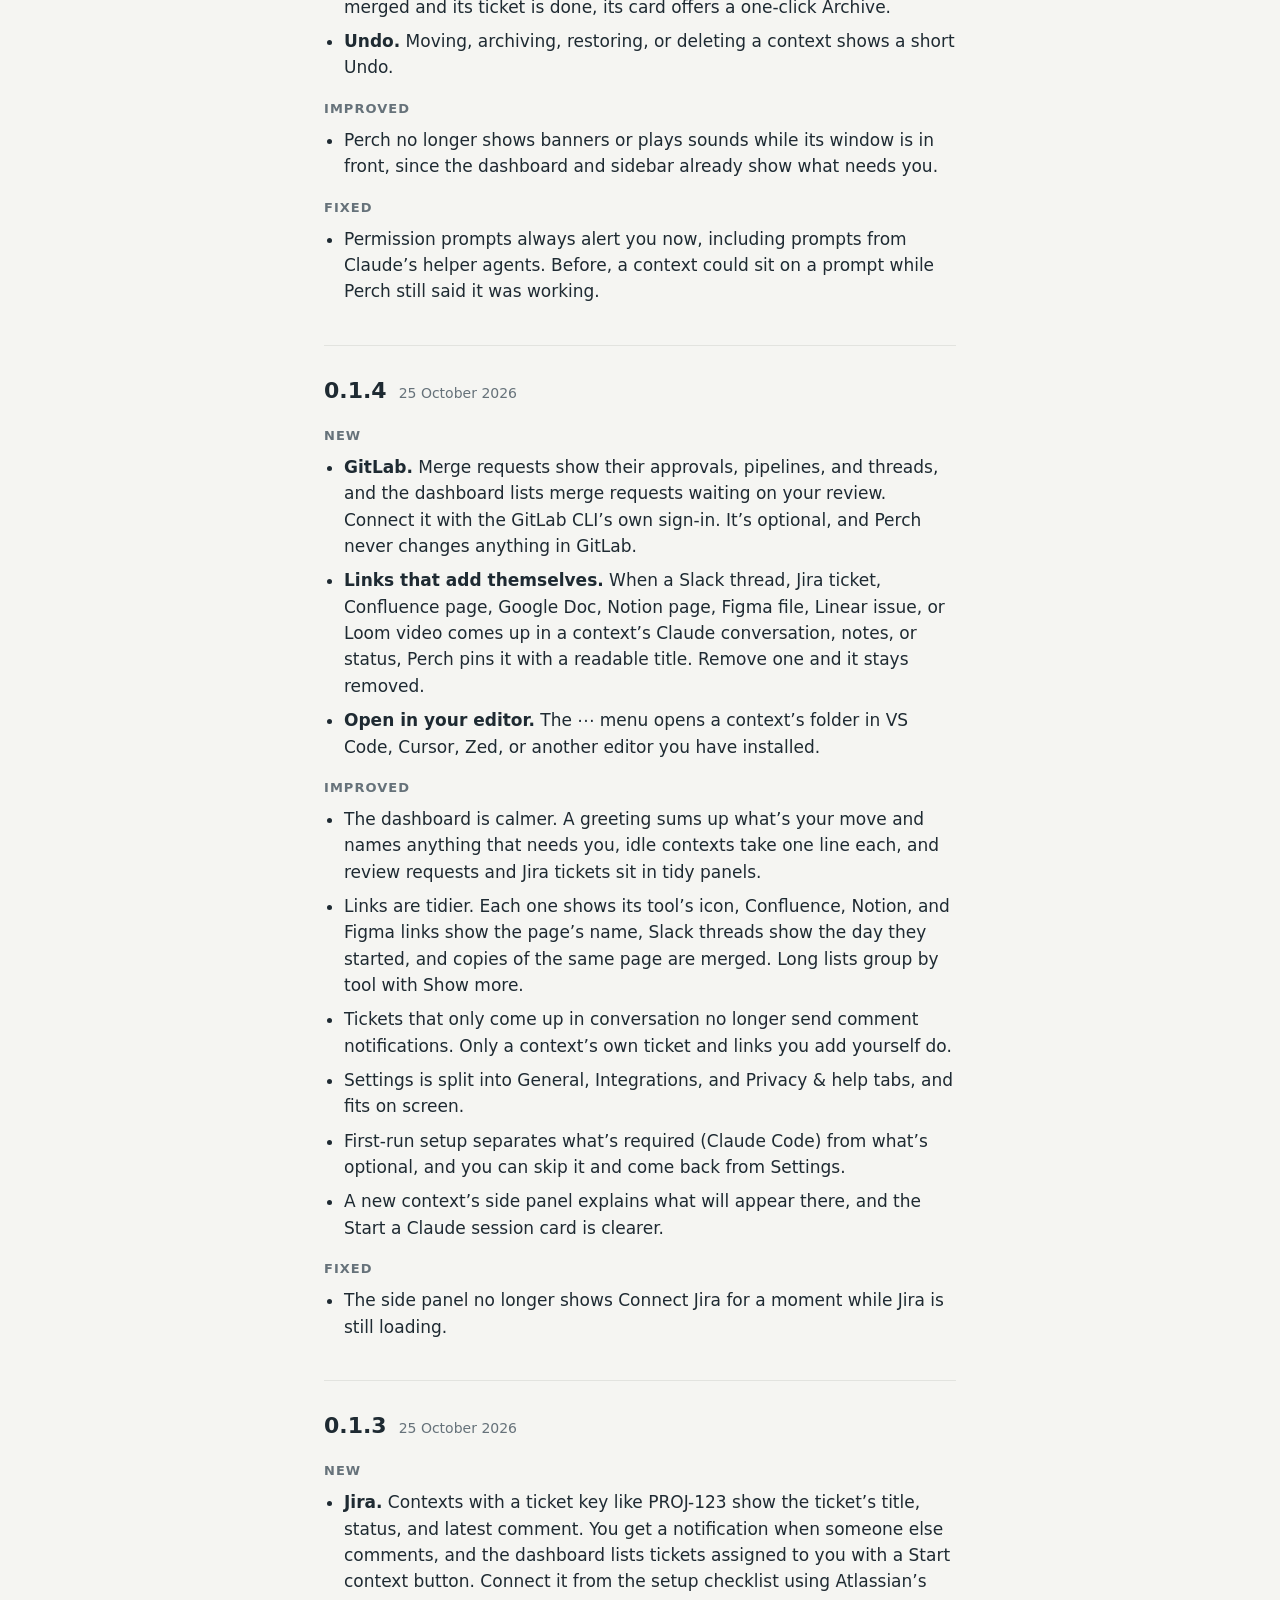
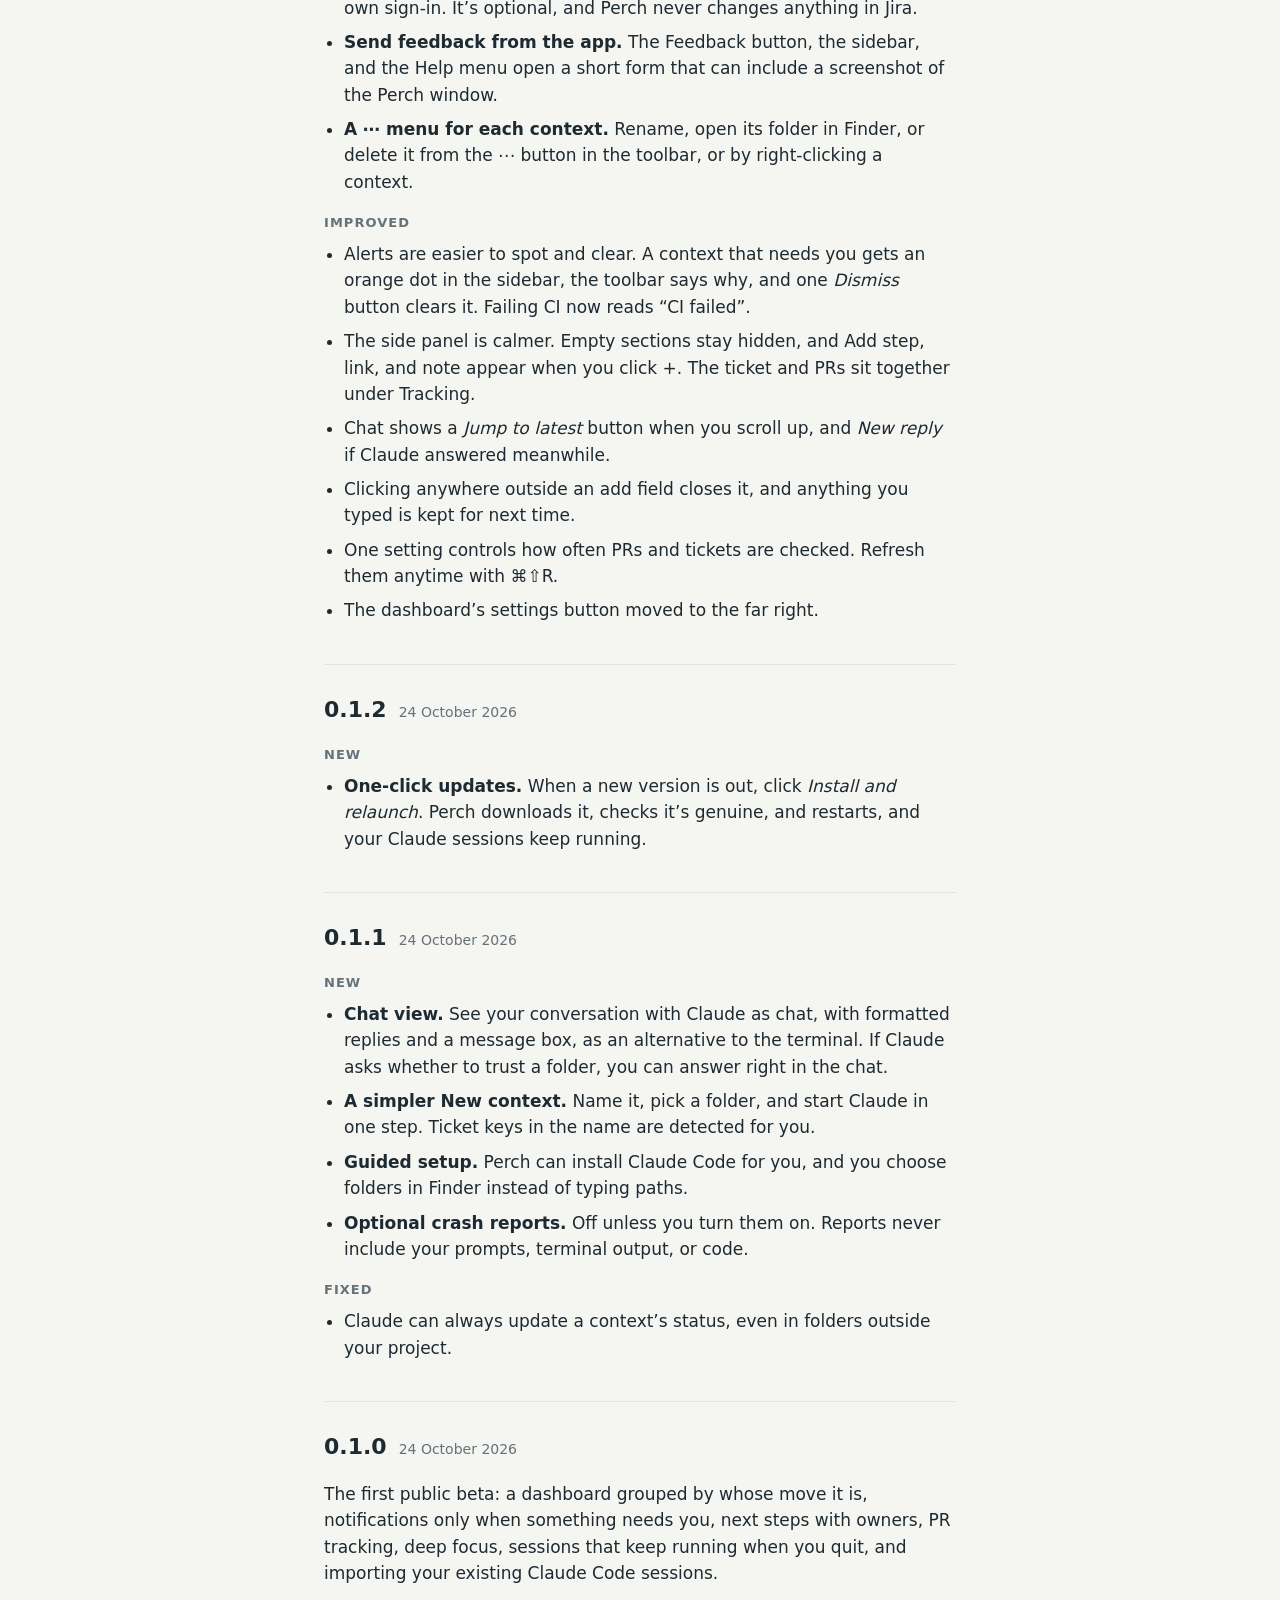
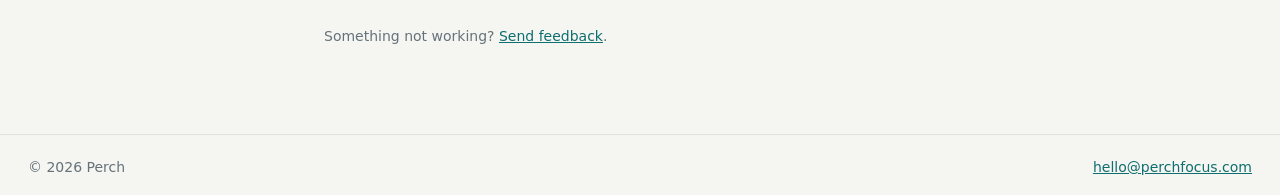
==== commit f8c5ba28: "Changelog: 0.1.10" ====
--- a/changelog/index.html
+++ b/changelog/index.html
@@ -17,6 +17,31 @@
     <h1>What’s new in Perch</h1>
     <p class="muted">Changes in each version of the app. Perch updates itself, so you’ll see these when you click <em>Install and relaunch</em>.</p>
 
+    <article id="v0.1.10">
+      <h2>0.1.10 <span class="date">30 October 2026</span></h2>
+      <h3>New</h3>
+      <ul>
+        <li><strong>A calmer side panel.</strong> What’s next, the first few steps, and the status stay on top. PRs, links, and your workspace sit in tabs below, with PRs open by default and a dot when one needs you.</li>
+        <li><strong>Links that say what they are.</strong> Tickets and PRs show their title and status, your context’s own work comes first, and finished ones fold away.</li>
+        <li><strong>PR stacks as a tree.</strong> Each PR sits under the one it builds on, starting from main, with the next one to merge marked.</li>
+        <li><strong>Clickable references.</strong> PR numbers, tickets, and links in the status and steps open in one click, and merged PRs are struck through.</li>
+        <li><strong>Rest idle Claude sessions.</strong> Perch notices sessions that have sat idle for hours and lets you rest them to free memory. Contexts in Later rest on their own. Opening a rested context resumes the same conversation.</li>
+        <li><strong>A guided first run.</strong> Connect Claude, bring in your work, then connect GitHub, GitLab, Jira, or Azure Boards if you like.</li>
+      </ul>
+      <h3>Improved</h3>
+      <ul>
+        <li>Next steps keep up. Steps whose PRs merged or tickets closed show as done, and Claude hears what changed since its last update.</li>
+        <li>Perch uses a small fraction of your GitHub API allowance, so other tools on your login don’t run out. Checks also slow down while nothing changes or you’re away, and catch up the moment Claude pushes or you come back.</li>
+        <li>Shorter alerts. Dismiss from the toolbar or the side panel.</li>
+      </ul>
+      <h3>Fixed</h3>
+      <ul>
+        <li>Perch reads whose move it is more reliably: approval requests, questions that end a long reply, permission asks from Claude’s workflows, steps saved for later, and waits on a PR that actually needs you.</li>
+        <li>A CI failure left over from a cancelled run no longer reads as failing, and fewer review threads to answer no longer counts as new.</li>
+        <li>The terminal scrolls again in long sessions, and undo notes clear on time.</li>
+      </ul>
+    </article>
+
     <article id="v0.1.9">
       <h2>0.1.9 <span class="date">28 October 2026</span></h2>
       <h3>New</h3>
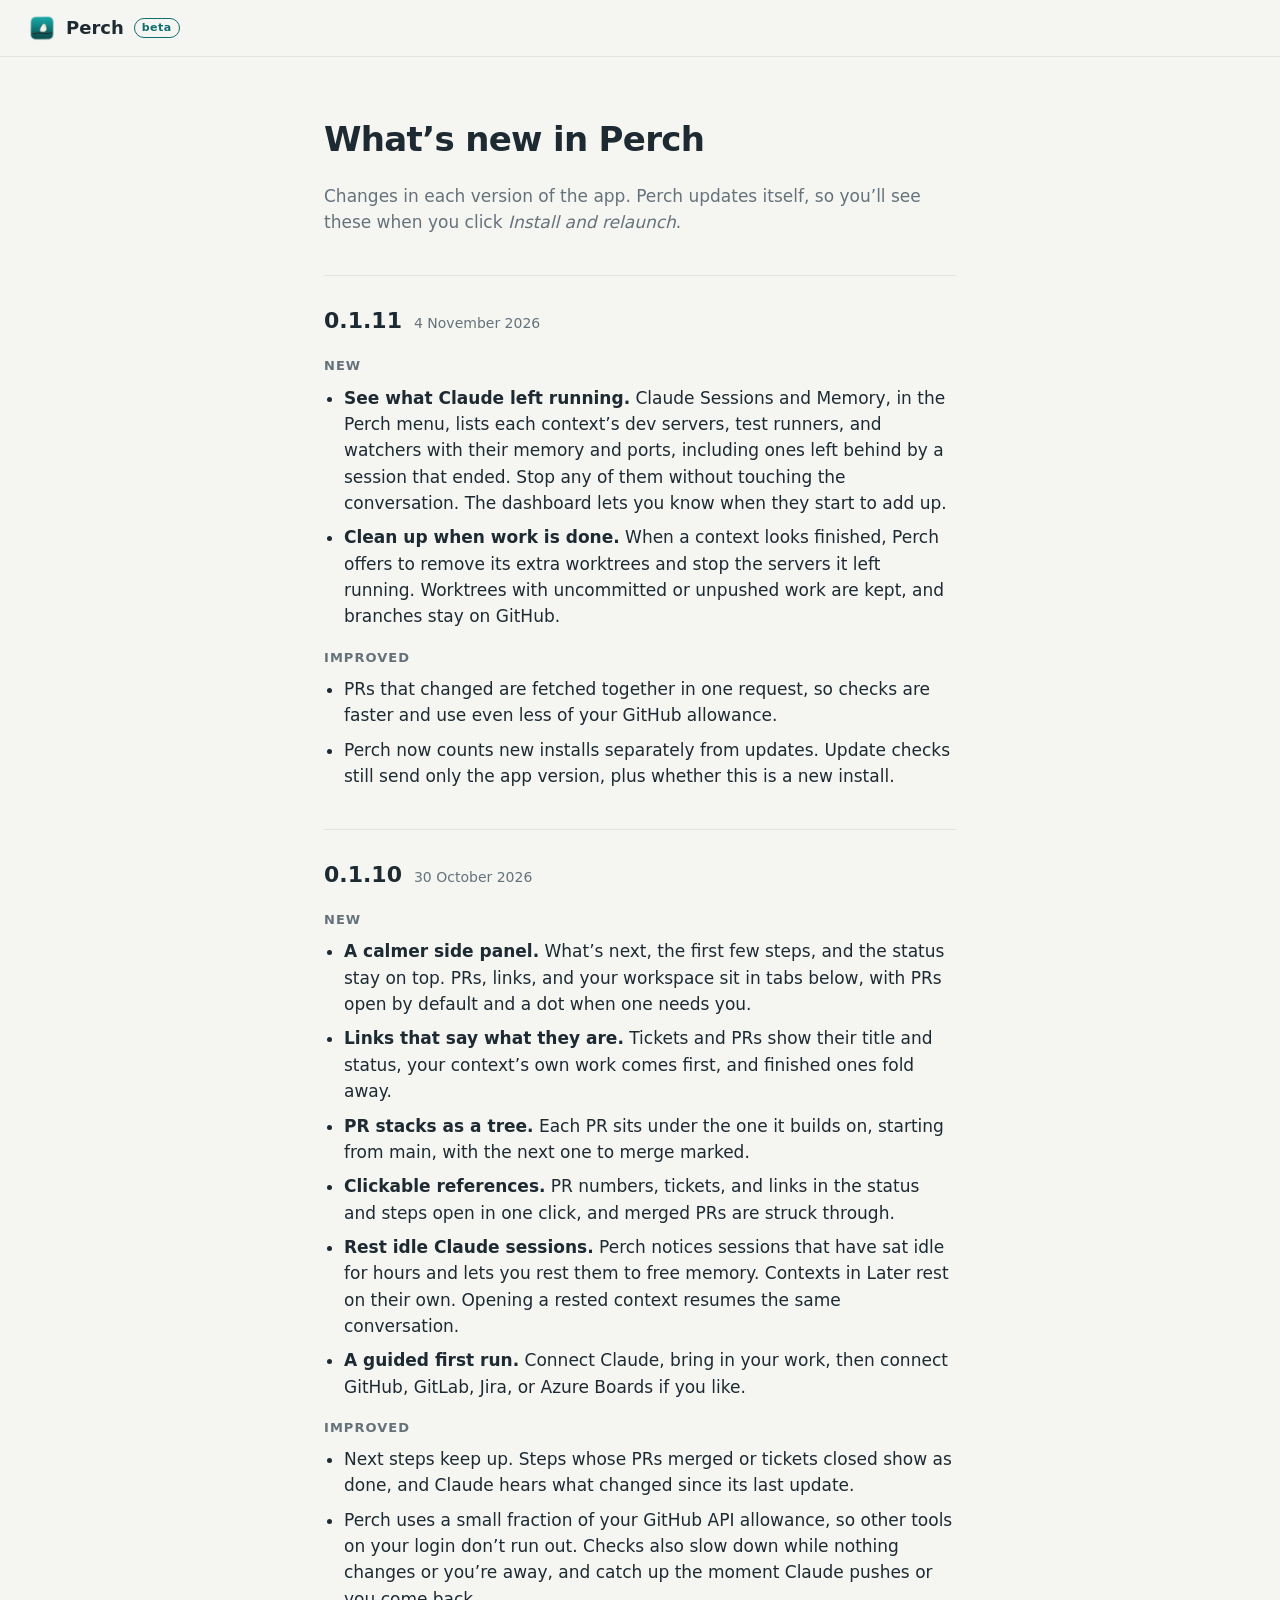
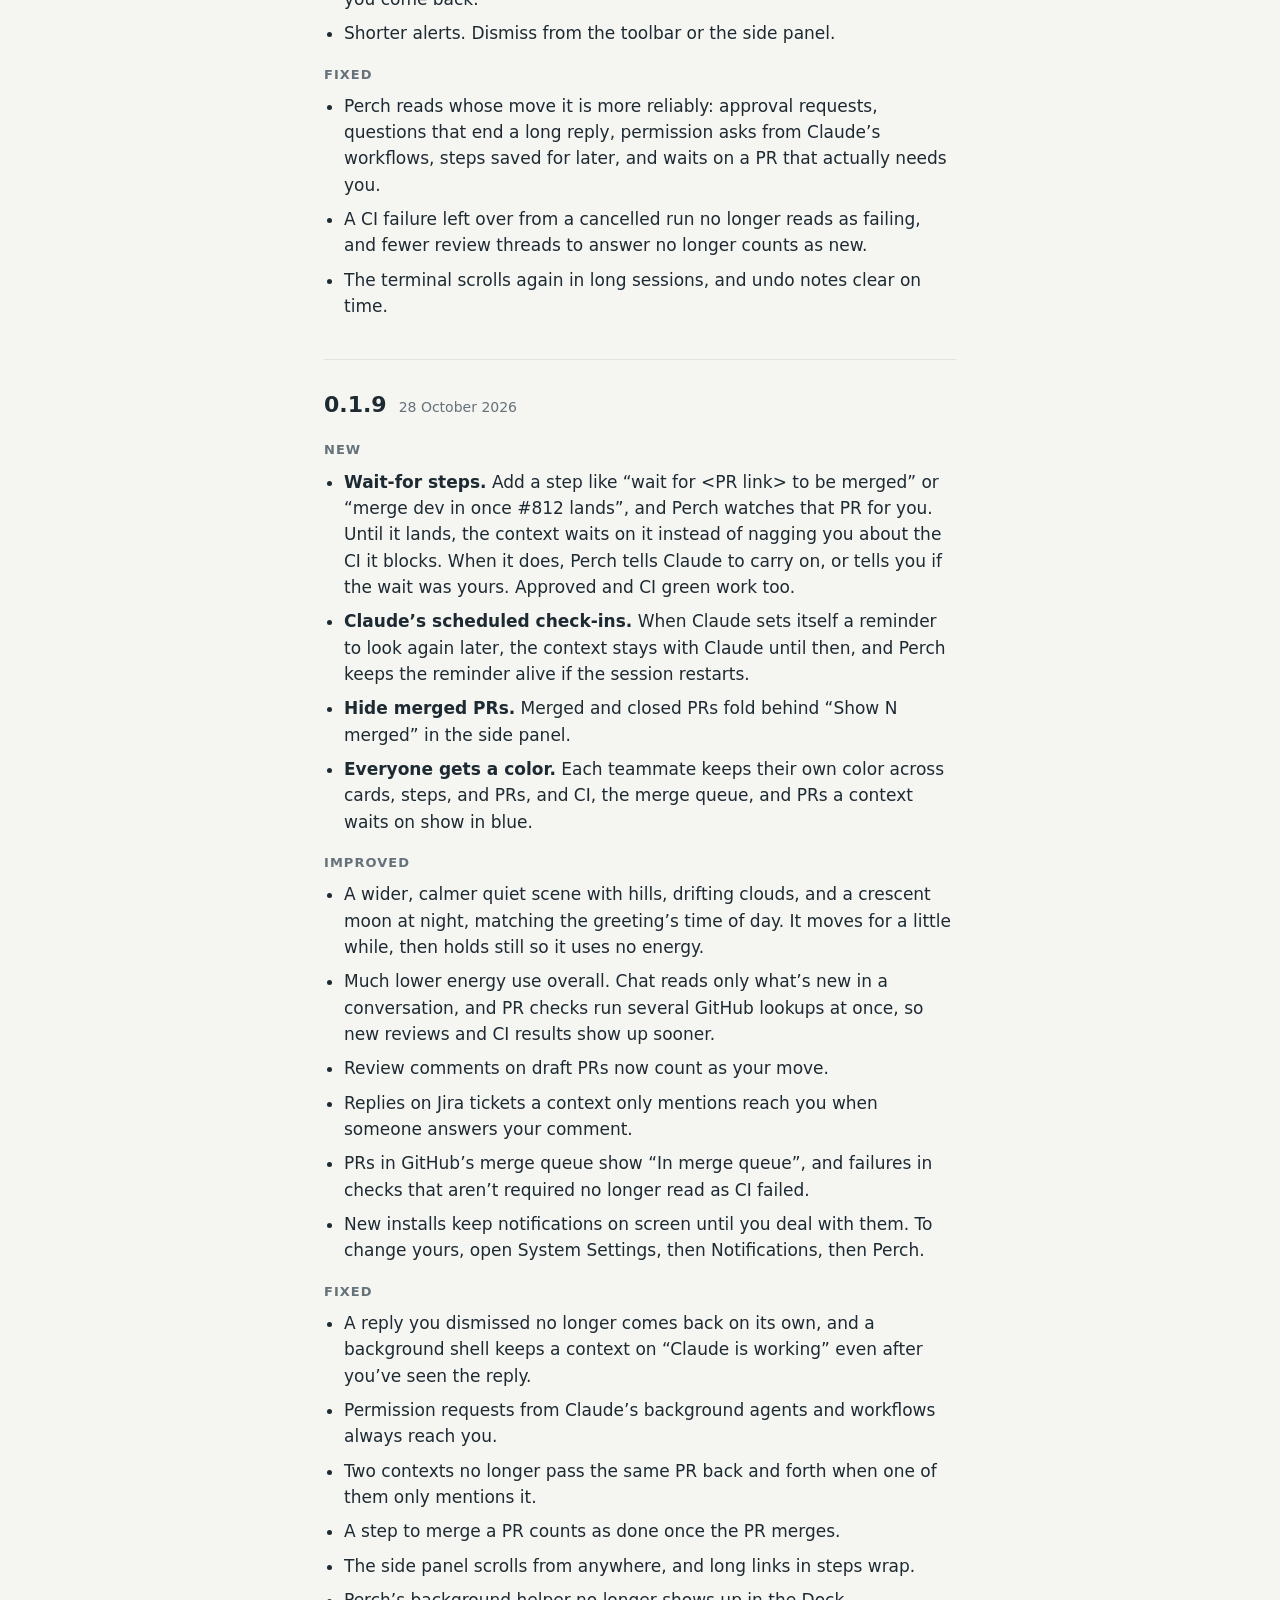
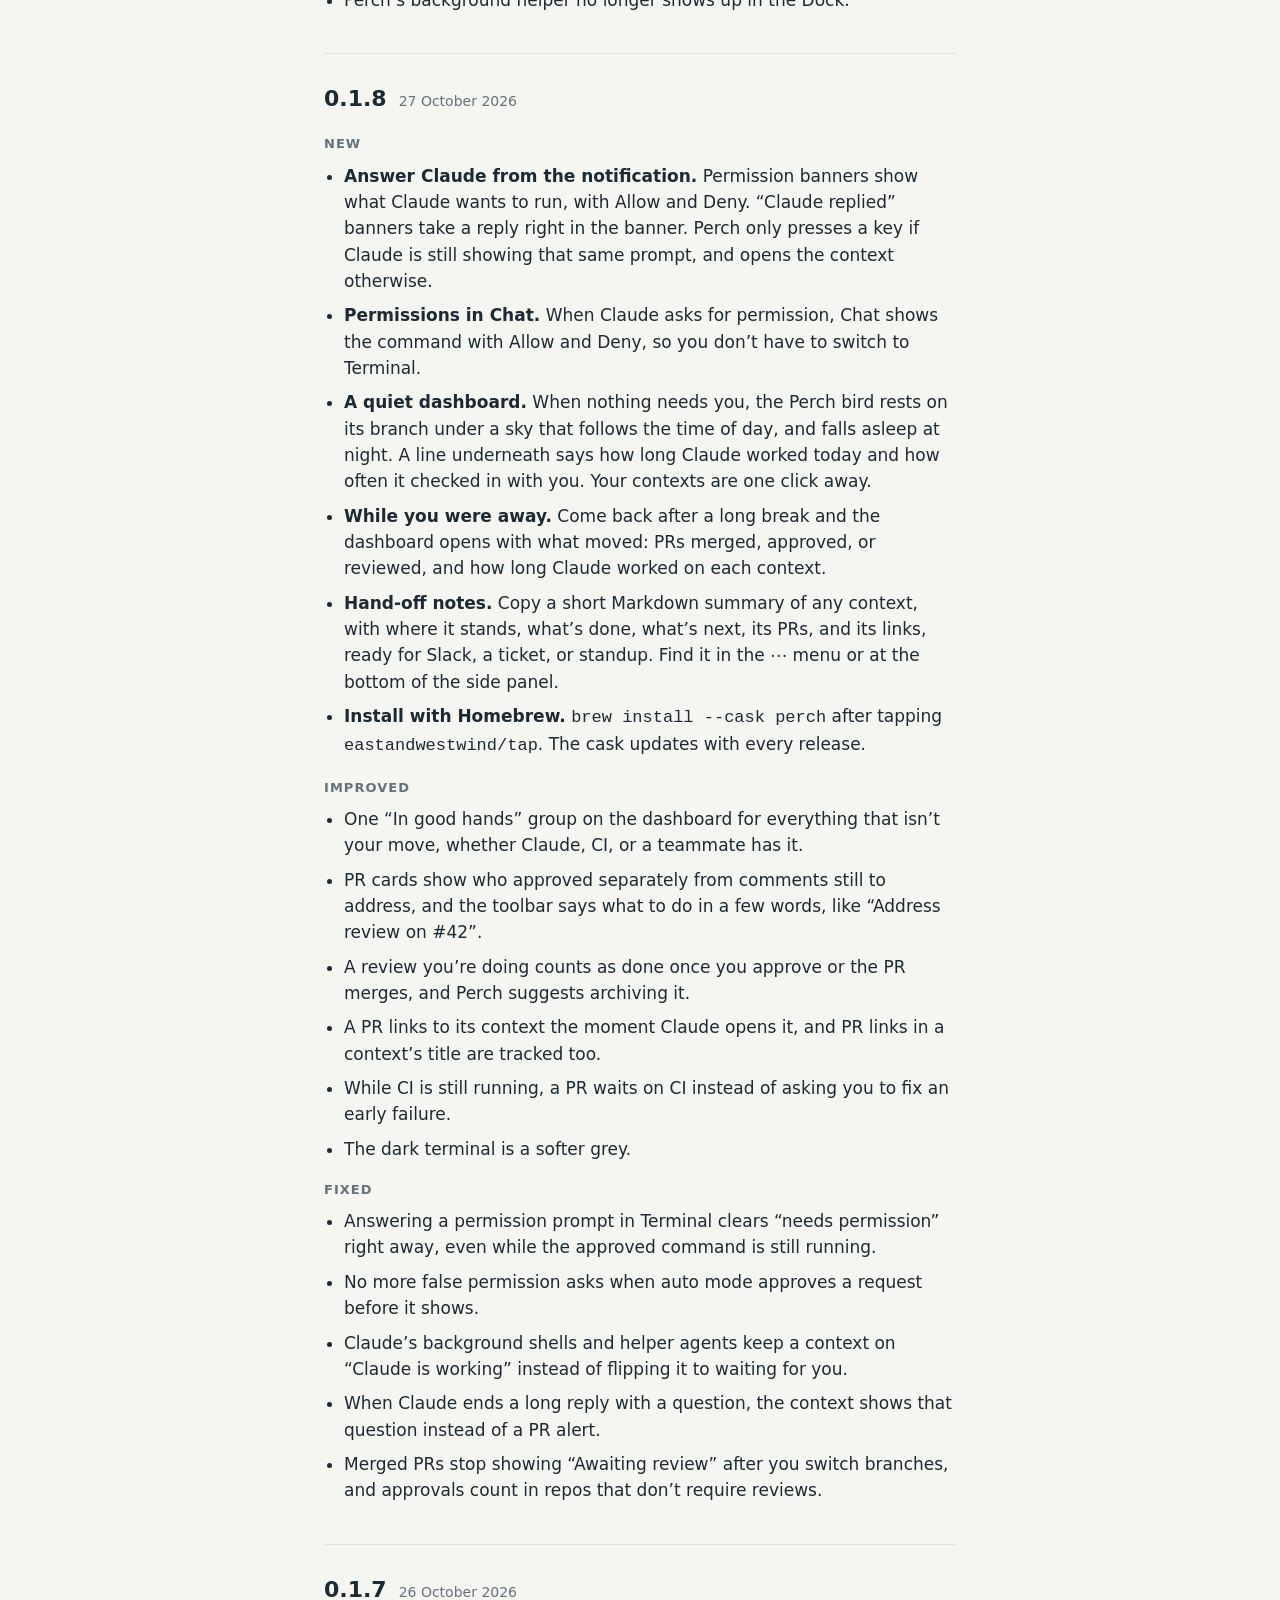
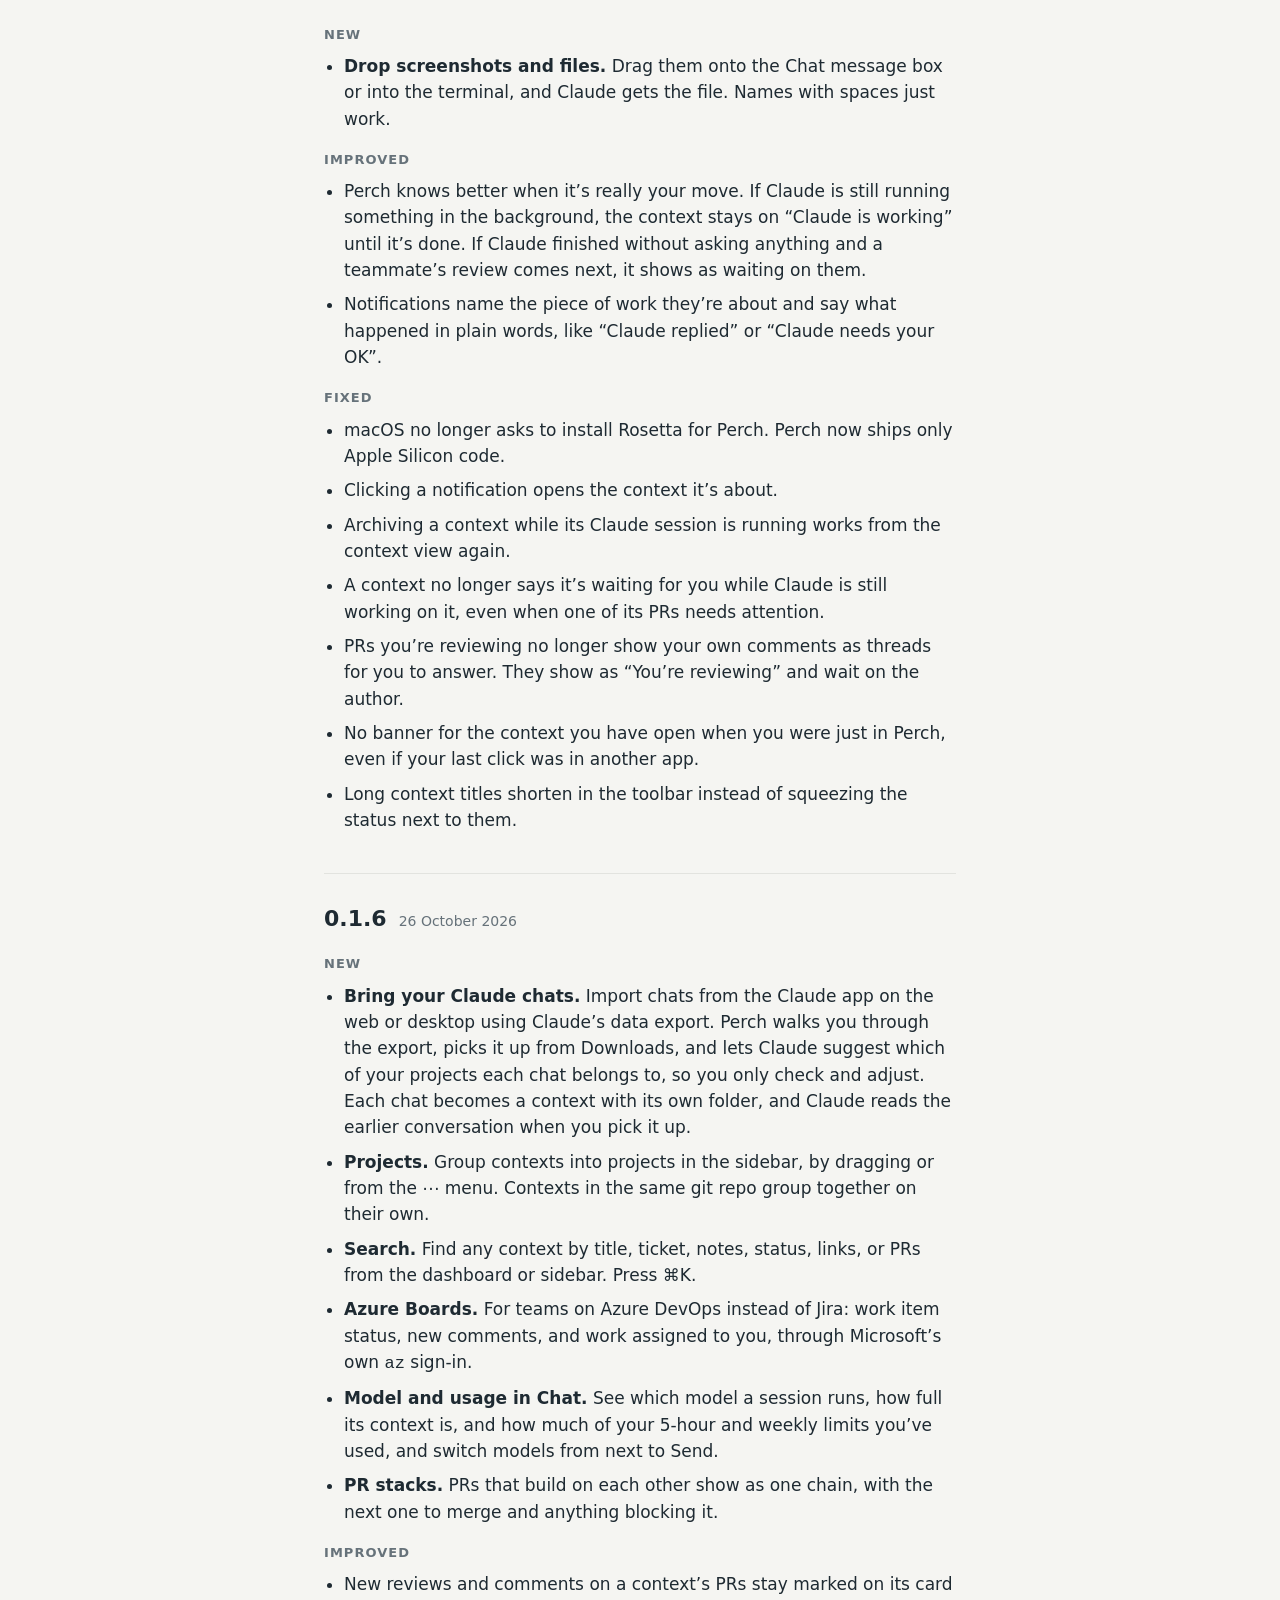
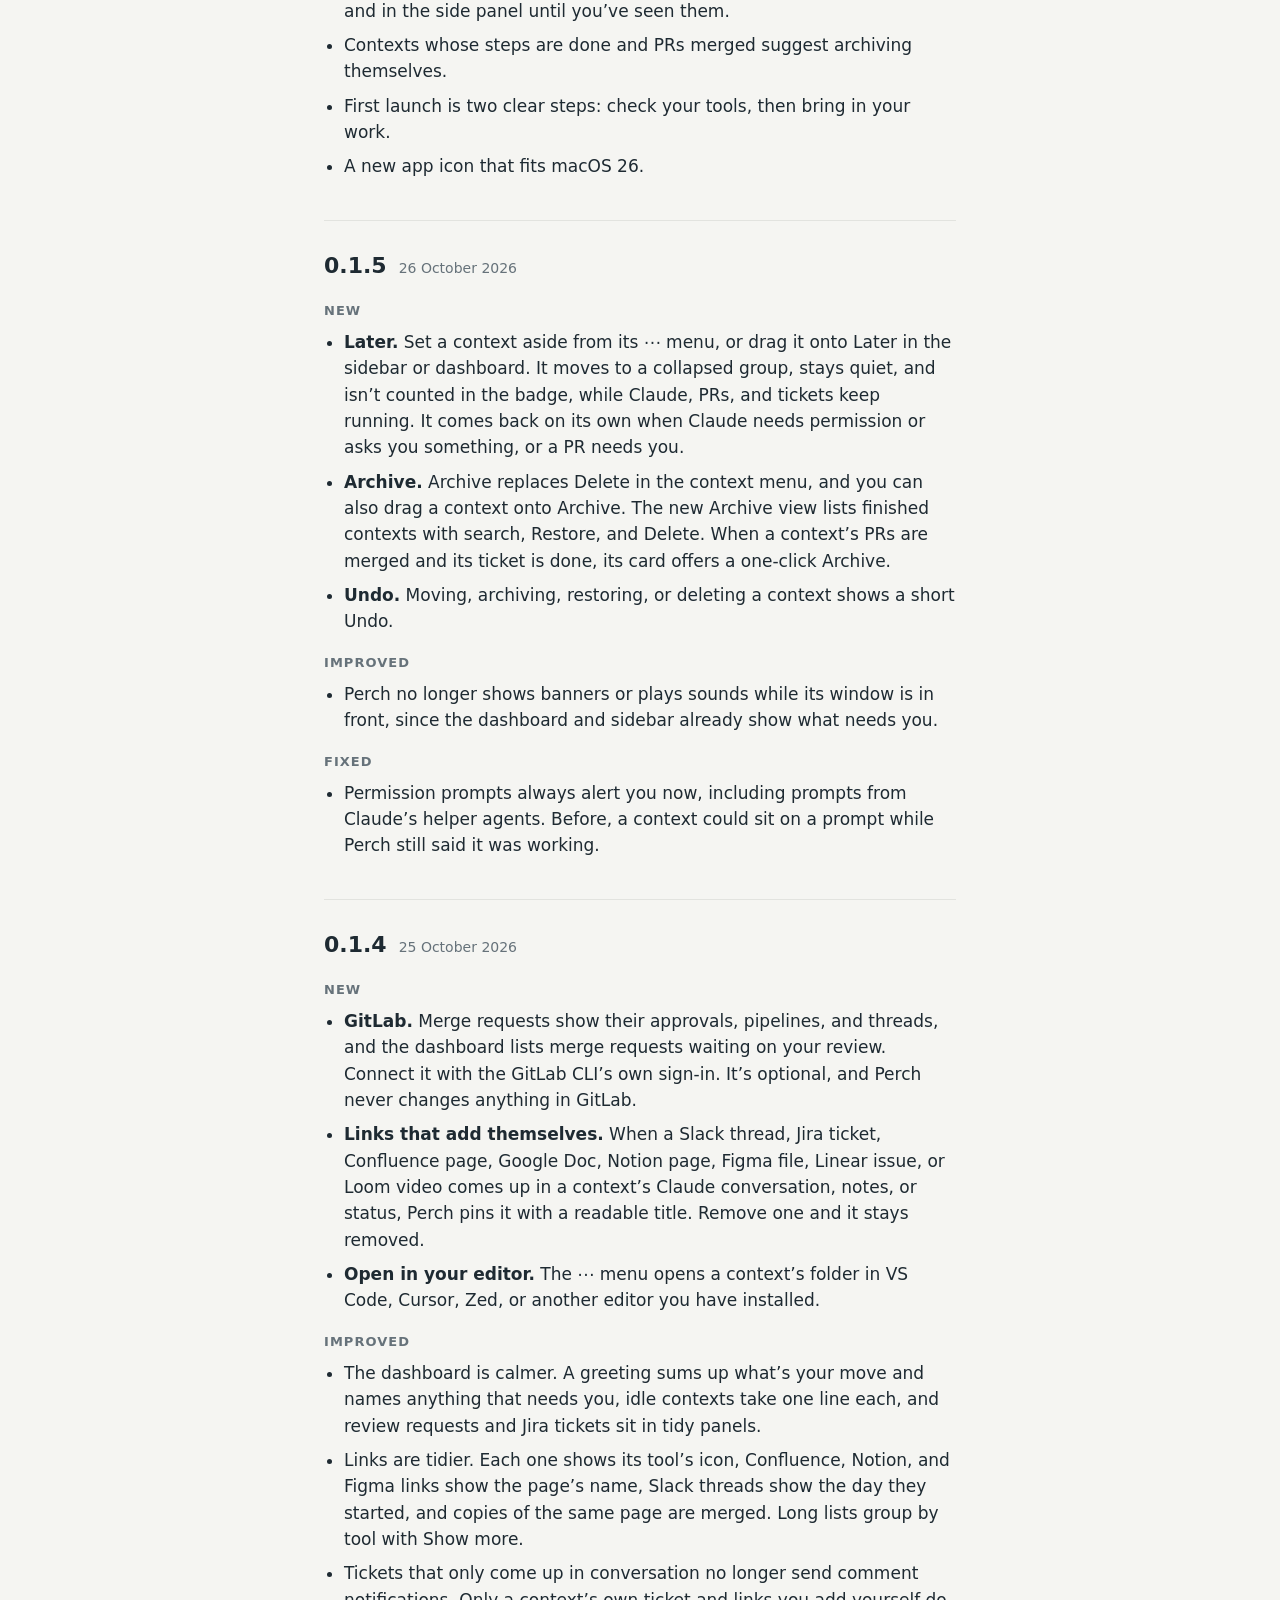
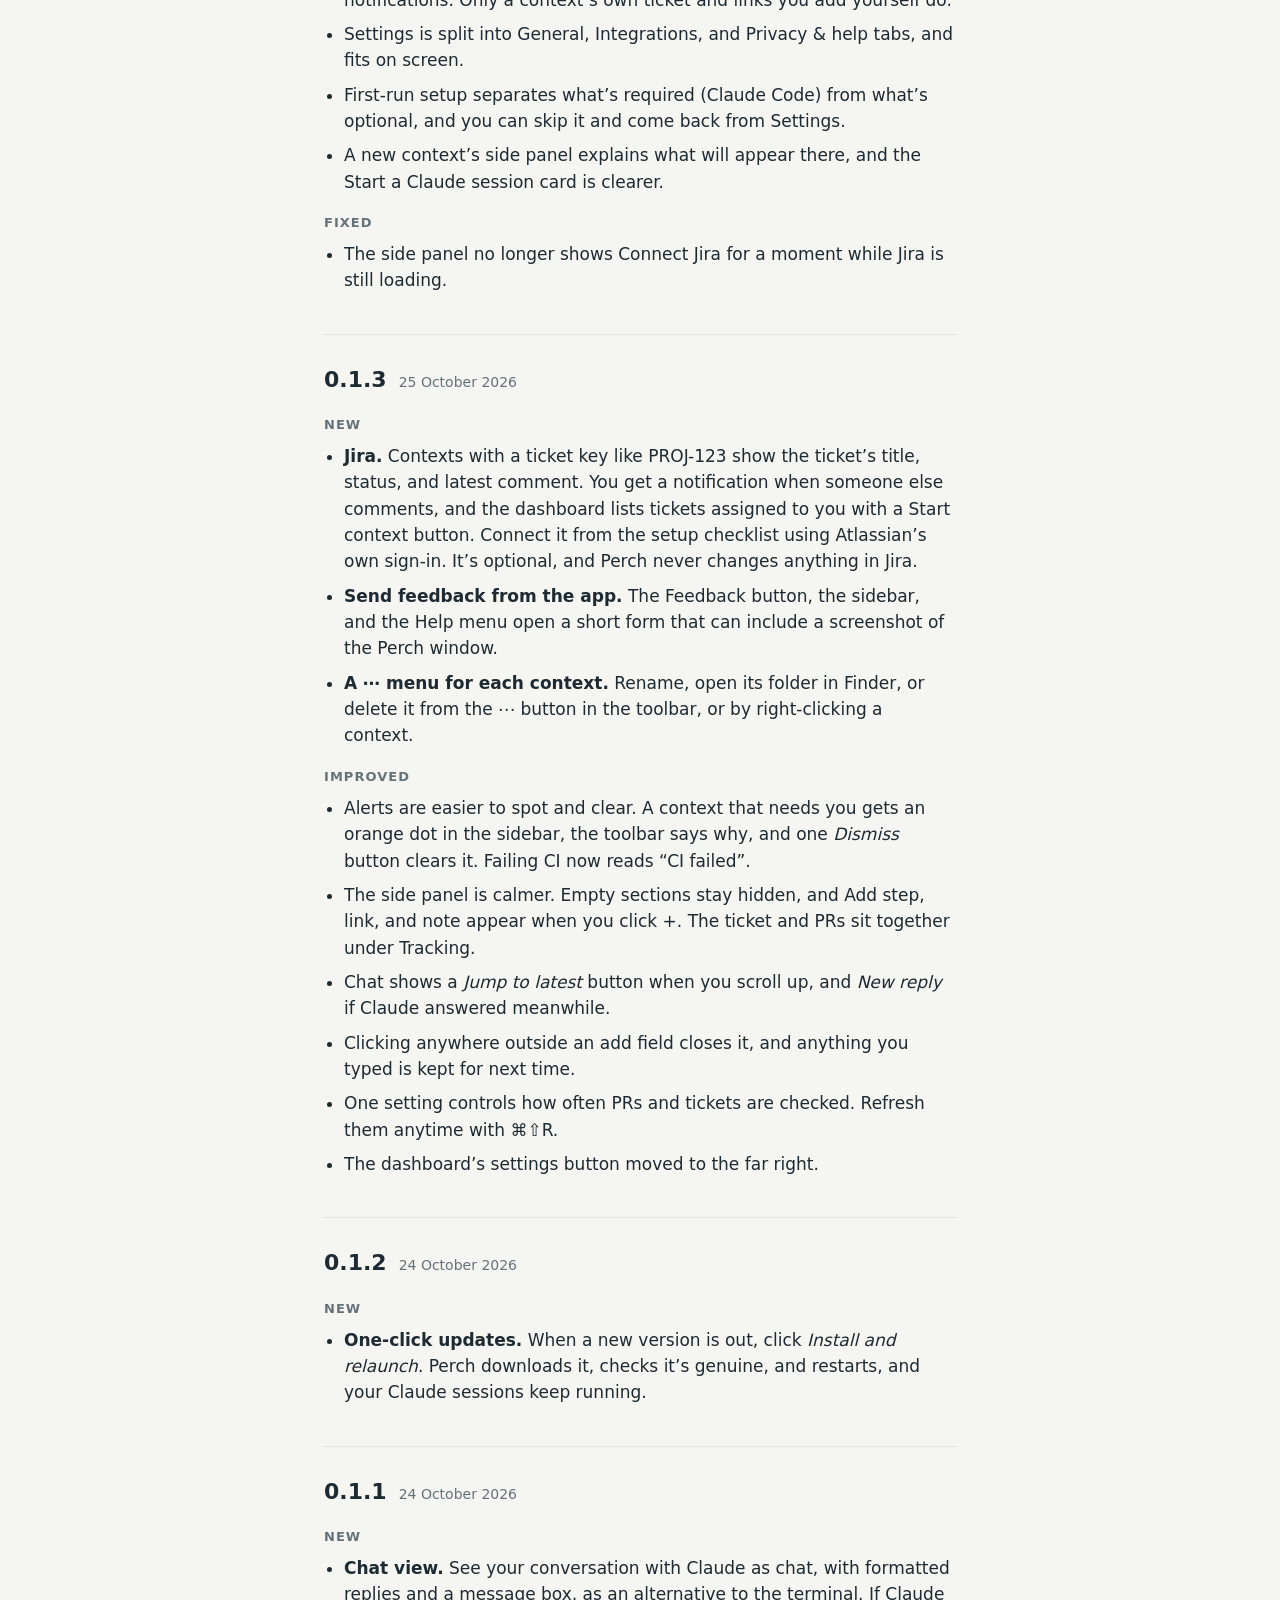
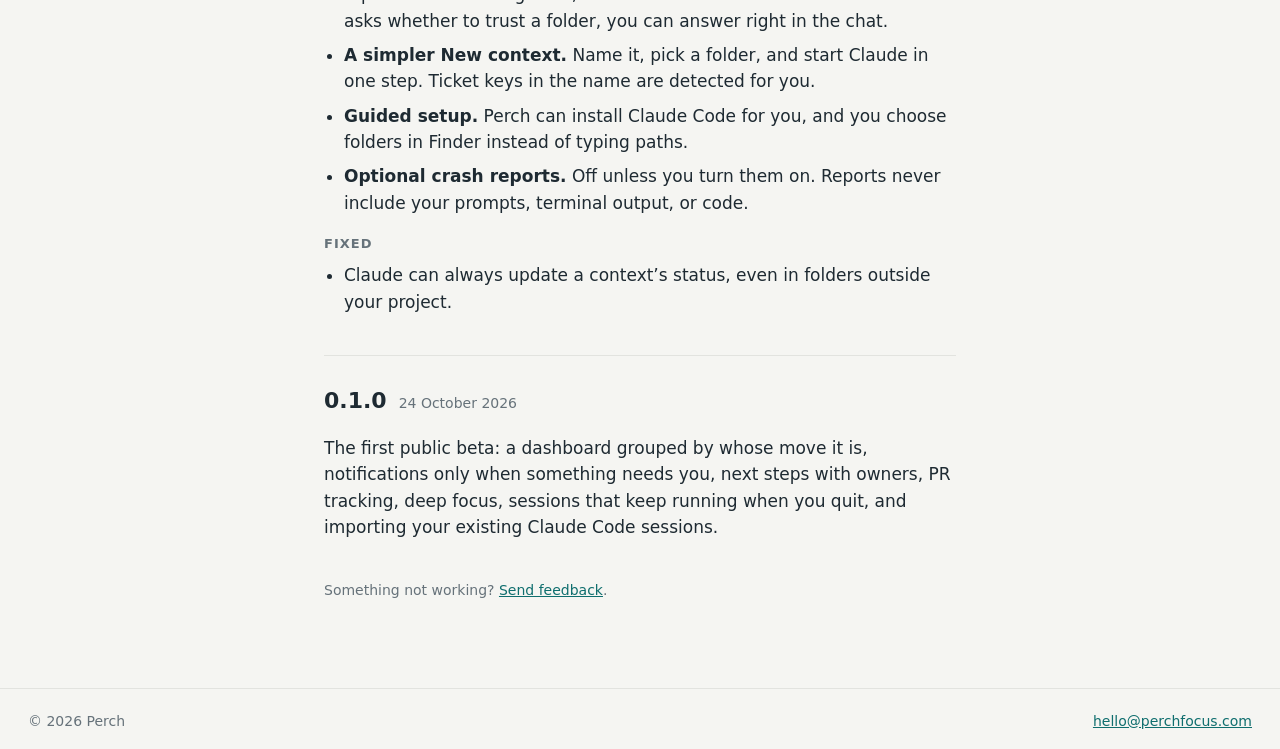
==== commit f4114f43: "Changelog: 0.1.11" ====
--- a/changelog/index.html
+++ b/changelog/index.html
@@ -17,6 +17,20 @@
     <h1>What’s new in Perch</h1>
     <p class="muted">Changes in each version of the app. Perch updates itself, so you’ll see these when you click <em>Install and relaunch</em>.</p>
 
+    <article id="v0.1.11">
+      <h2>0.1.11 <span class="date">4 November 2026</span></h2>
+      <h3>New</h3>
+      <ul>
+        <li><strong>See what Claude left running.</strong> Claude Sessions and Memory, in the Perch menu, lists each context’s dev servers, test runners, and watchers with their memory and ports, including ones left behind by a session that ended. Stop any of them without touching the conversation. The dashboard lets you know when they start to add up.</li>
+        <li><strong>Clean up when work is done.</strong> When a context looks finished, Perch offers to remove its extra worktrees and stop the servers it left running. Worktrees with uncommitted or unpushed work are kept, and branches stay on GitHub.</li>
+      </ul>
+      <h3>Improved</h3>
+      <ul>
+        <li>PRs that changed are fetched together in one request, so checks are faster and use even less of your GitHub allowance.</li>
+        <li>Perch now counts new installs separately from updates. Update checks still send only the app version, plus whether this is a new install.</li>
+      </ul>
+    </article>
+
     <article id="v0.1.10">
       <h2>0.1.10 <span class="date">30 October 2026</span></h2>
       <h3>New</h3>
--- a/style.css
+++ b/style.css
@@ -239,3 +239,5 @@
 .brew-line code::before { content: '$ '; color: #7fd1b9; }
 .brew-line .copy { font: inherit; font-size: 12px; padding: 4px 10px; border-radius: 7px; border: 1px solid #3d4550; background: #323841; color: #e6ecef; cursor: pointer; }
 .brew-line .copy:hover { background: #3b424c; }
+.not-mac { margin: 2px 0 0; font-size: 14px; color: var(--muted); display: flex; gap: 8px; flex-wrap: wrap; justify-content: center; }
+.not-mac[hidden] { display: none; }
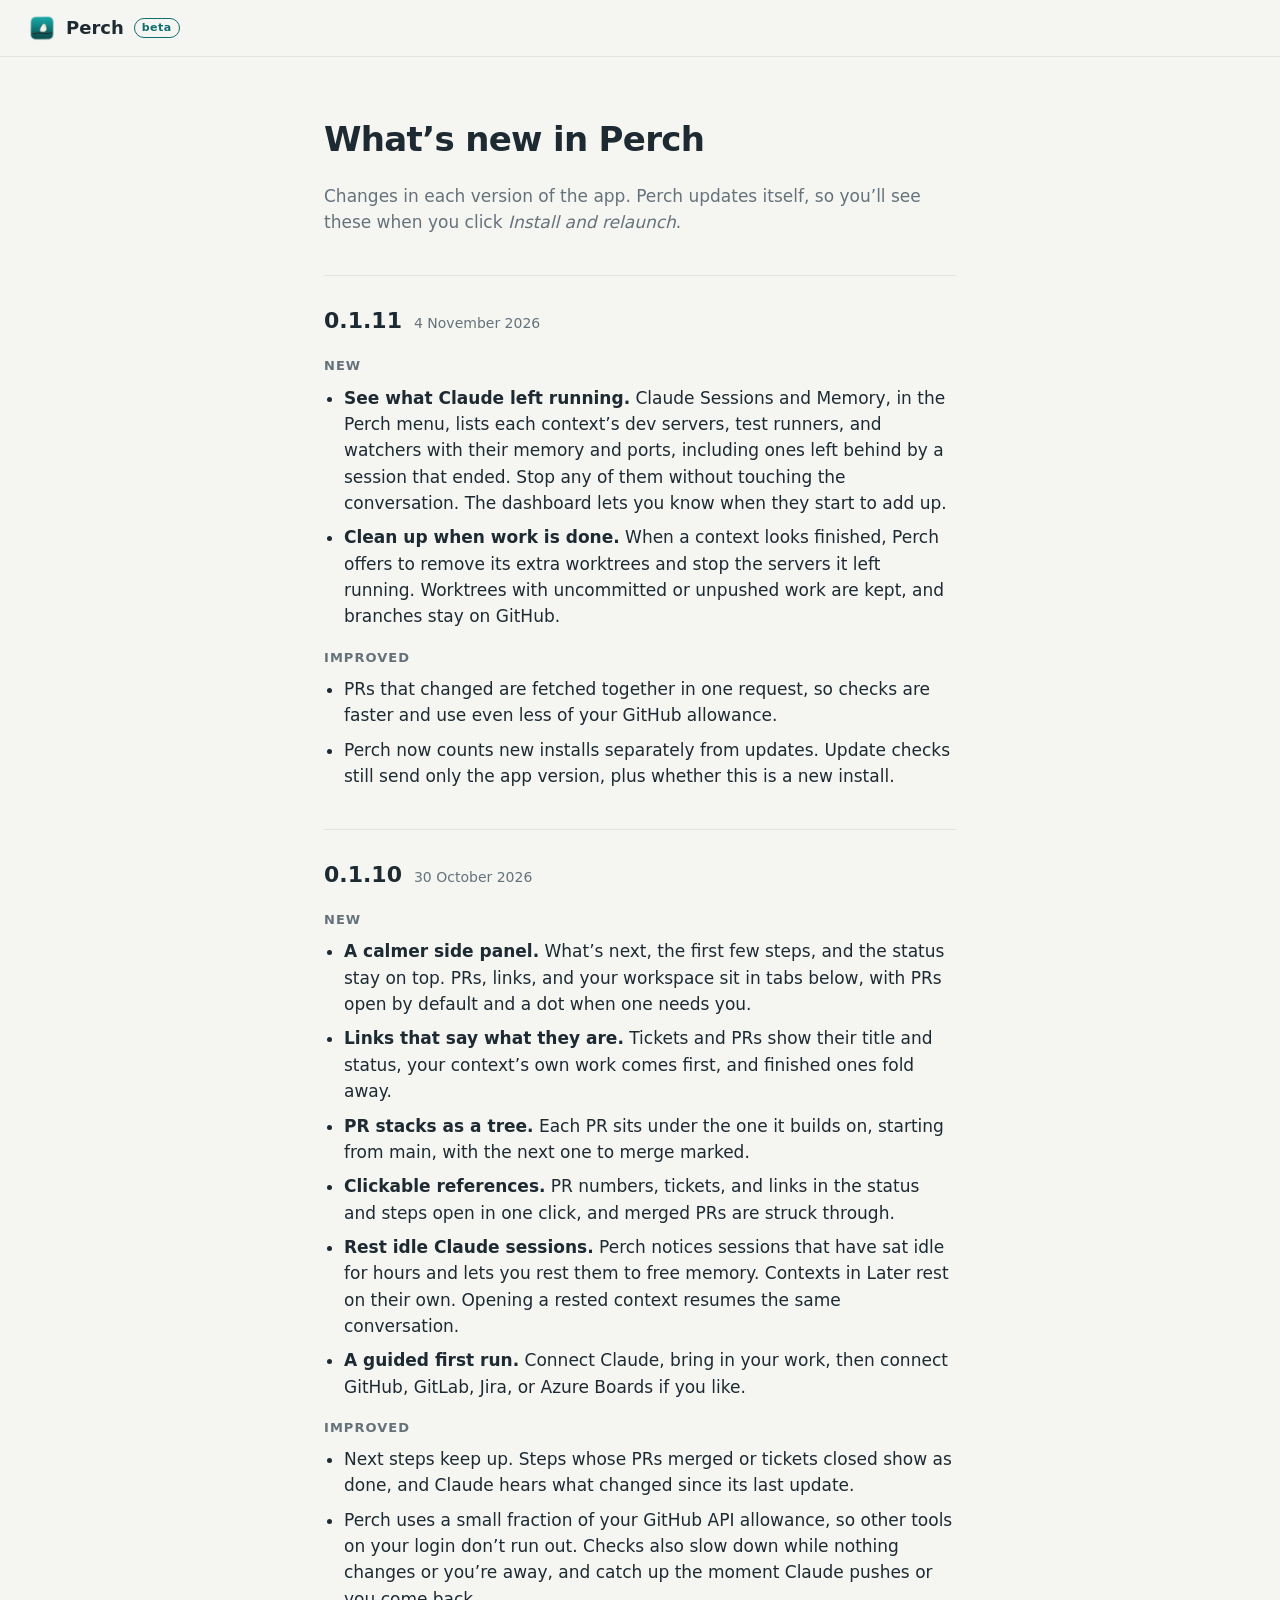
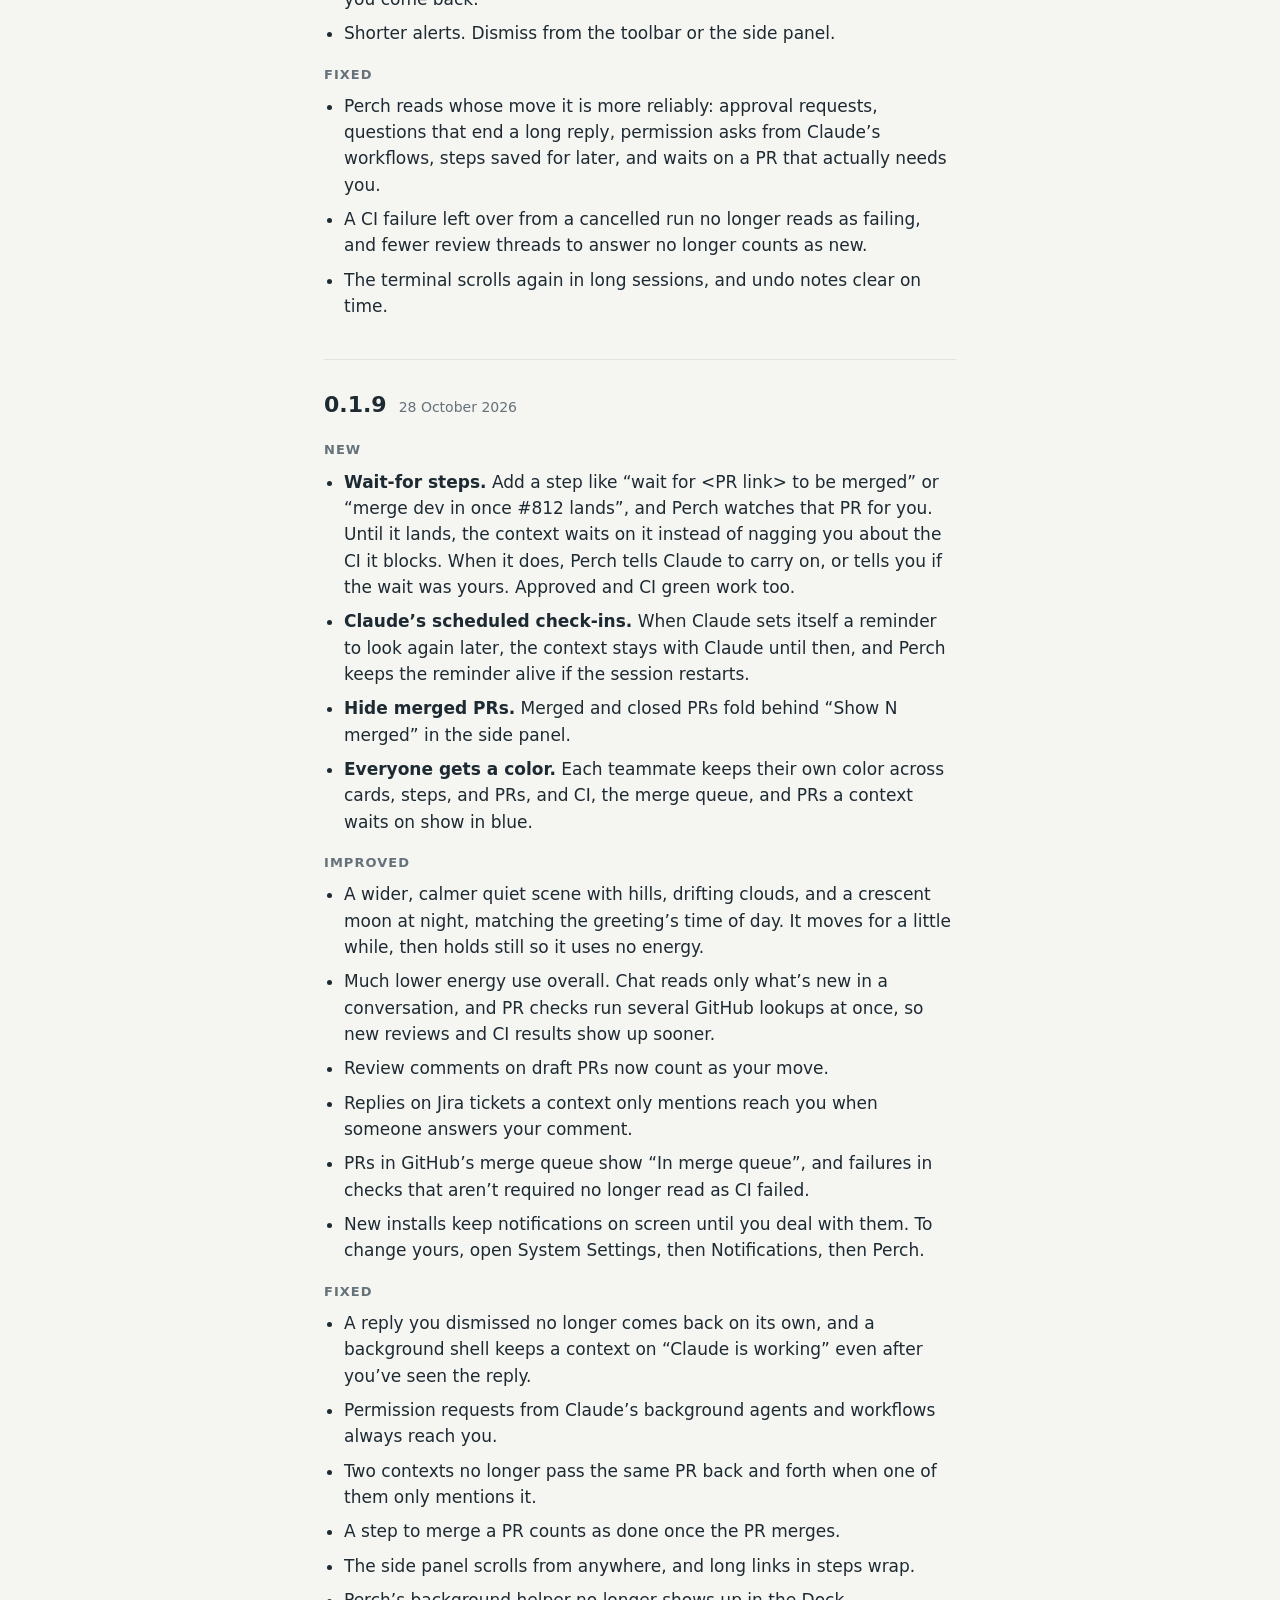
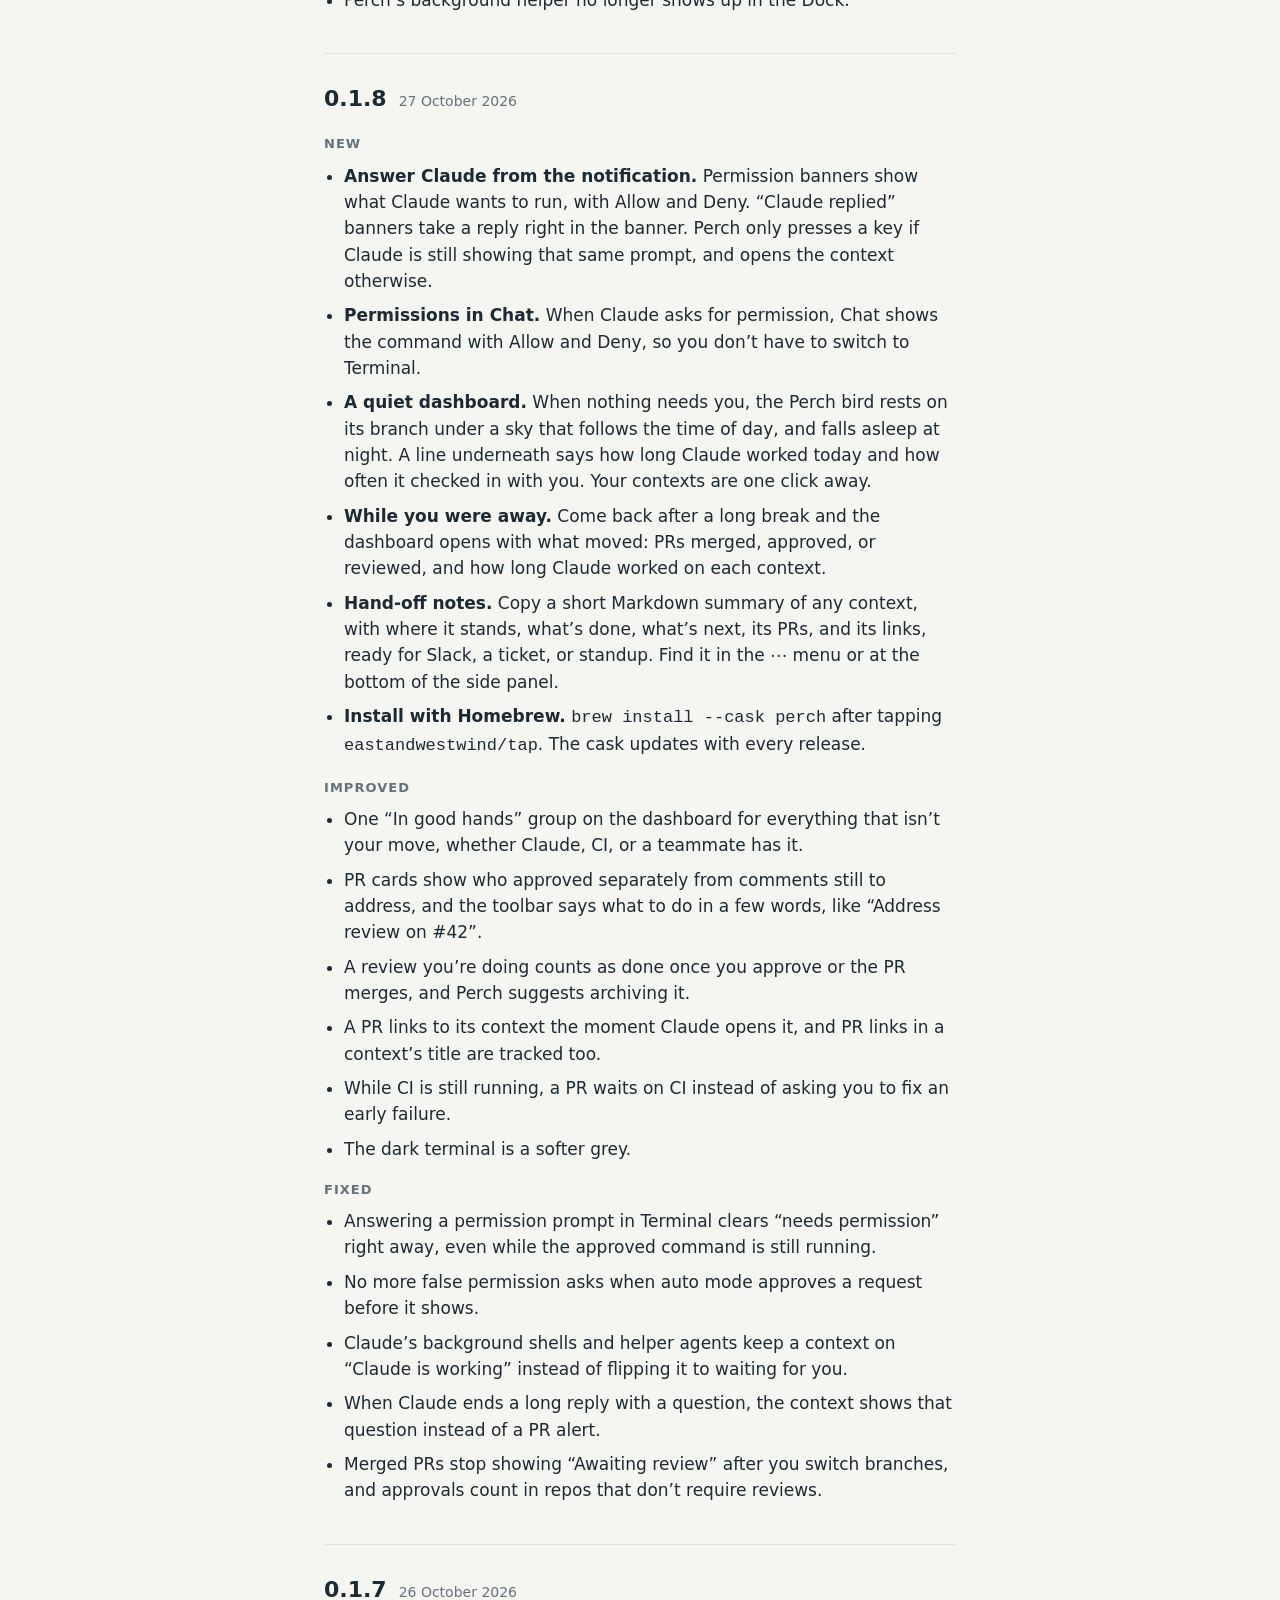
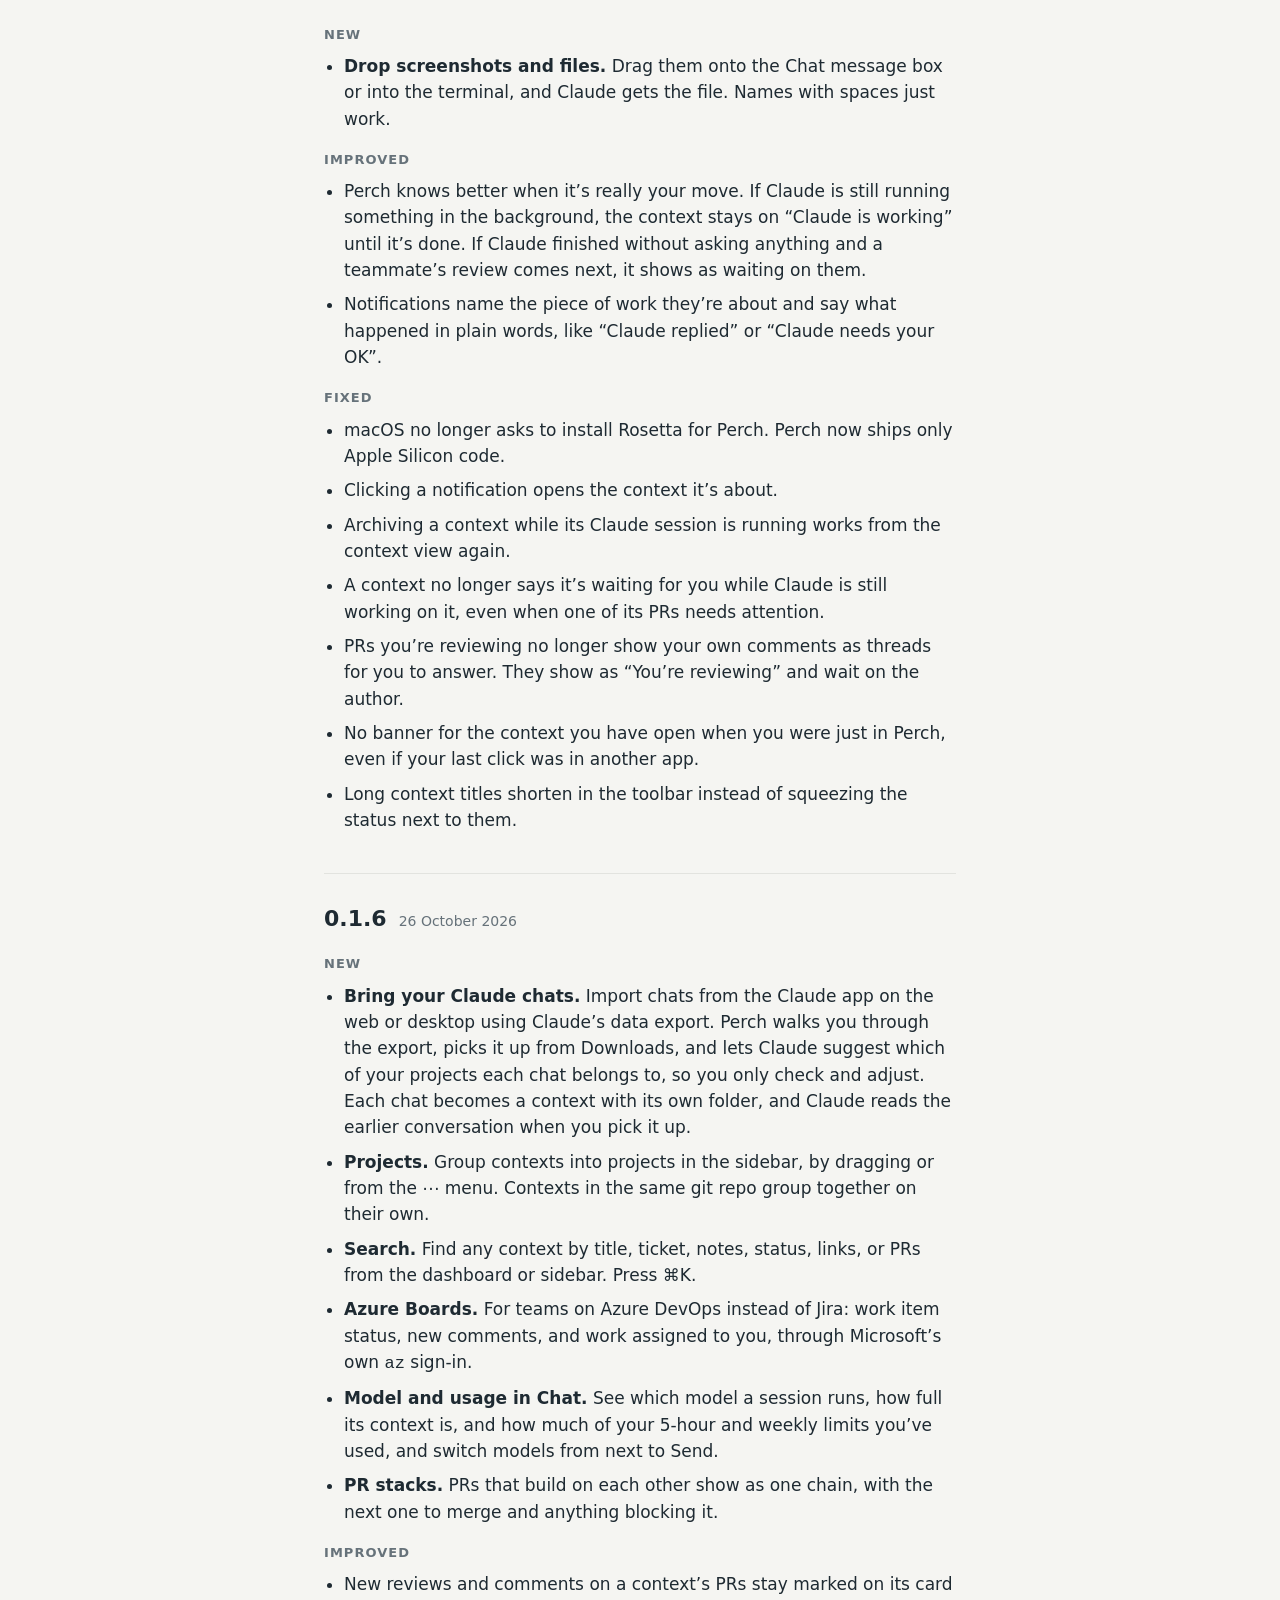
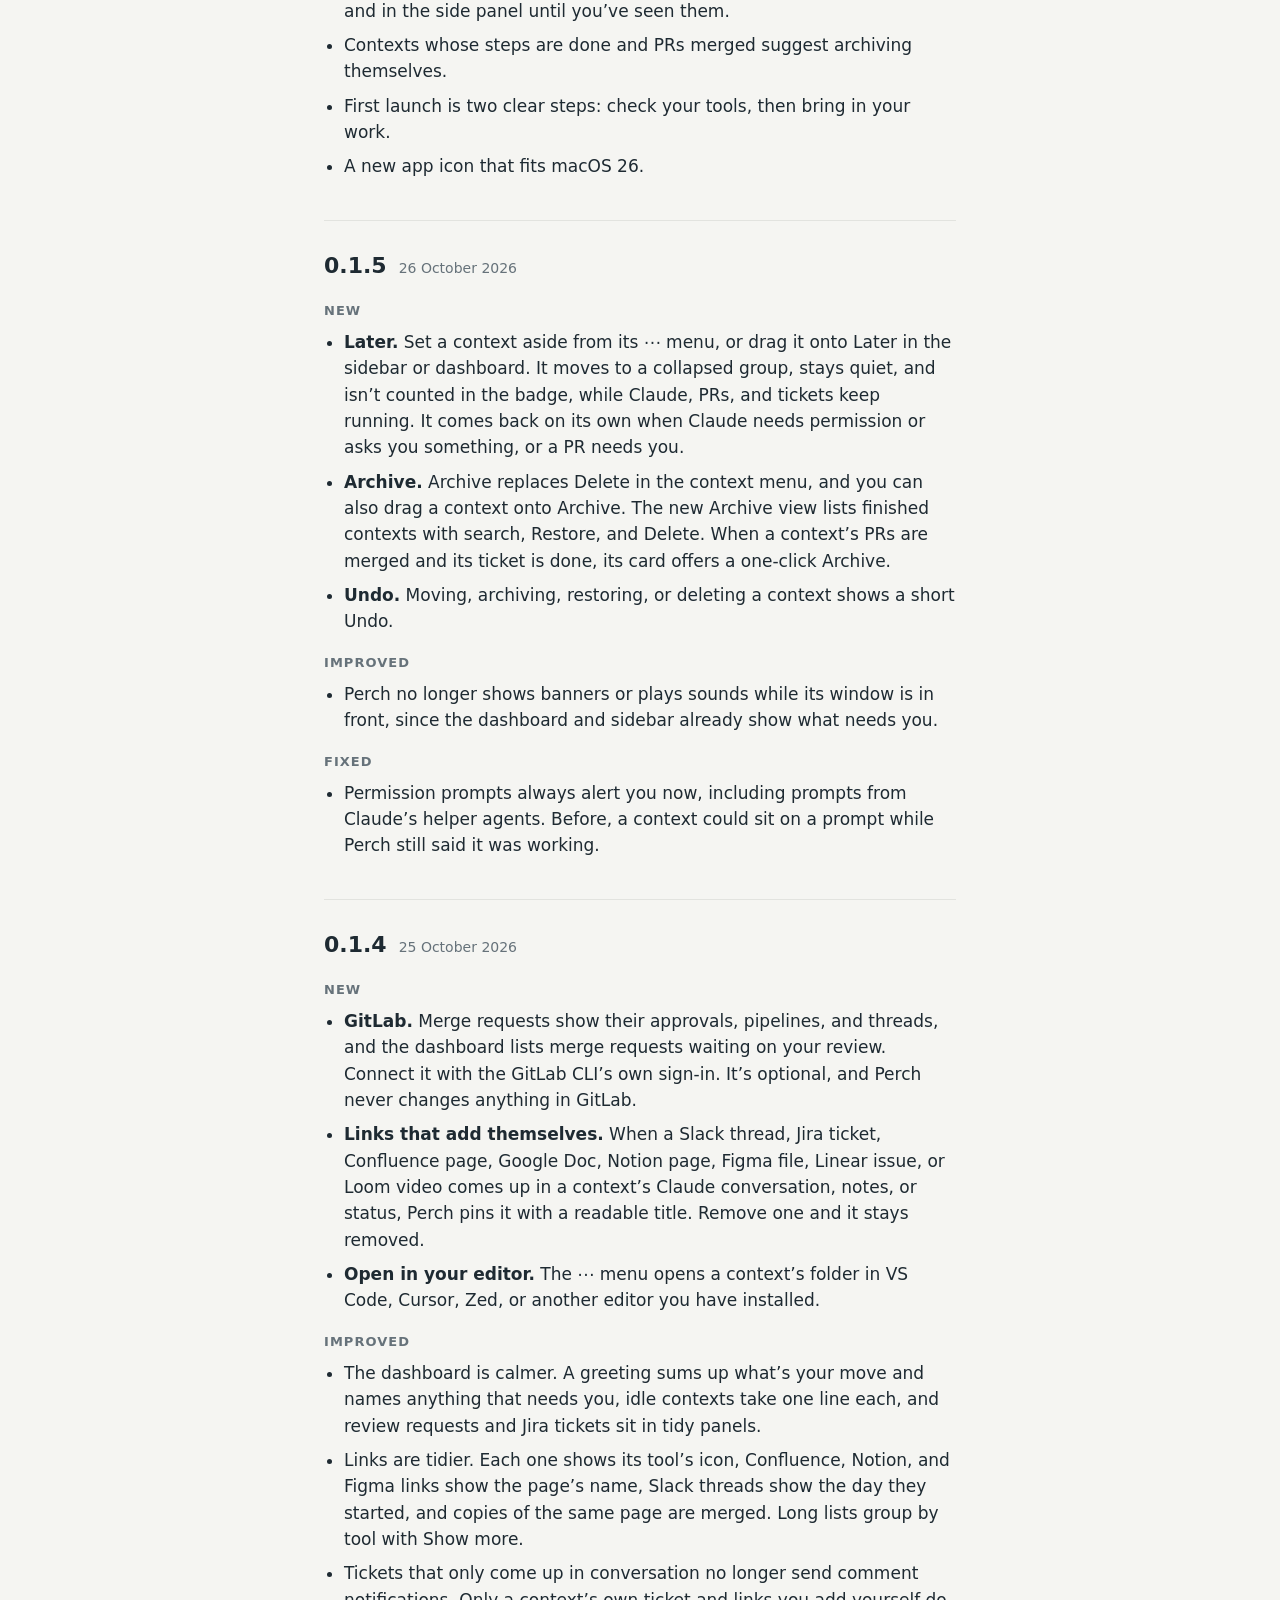
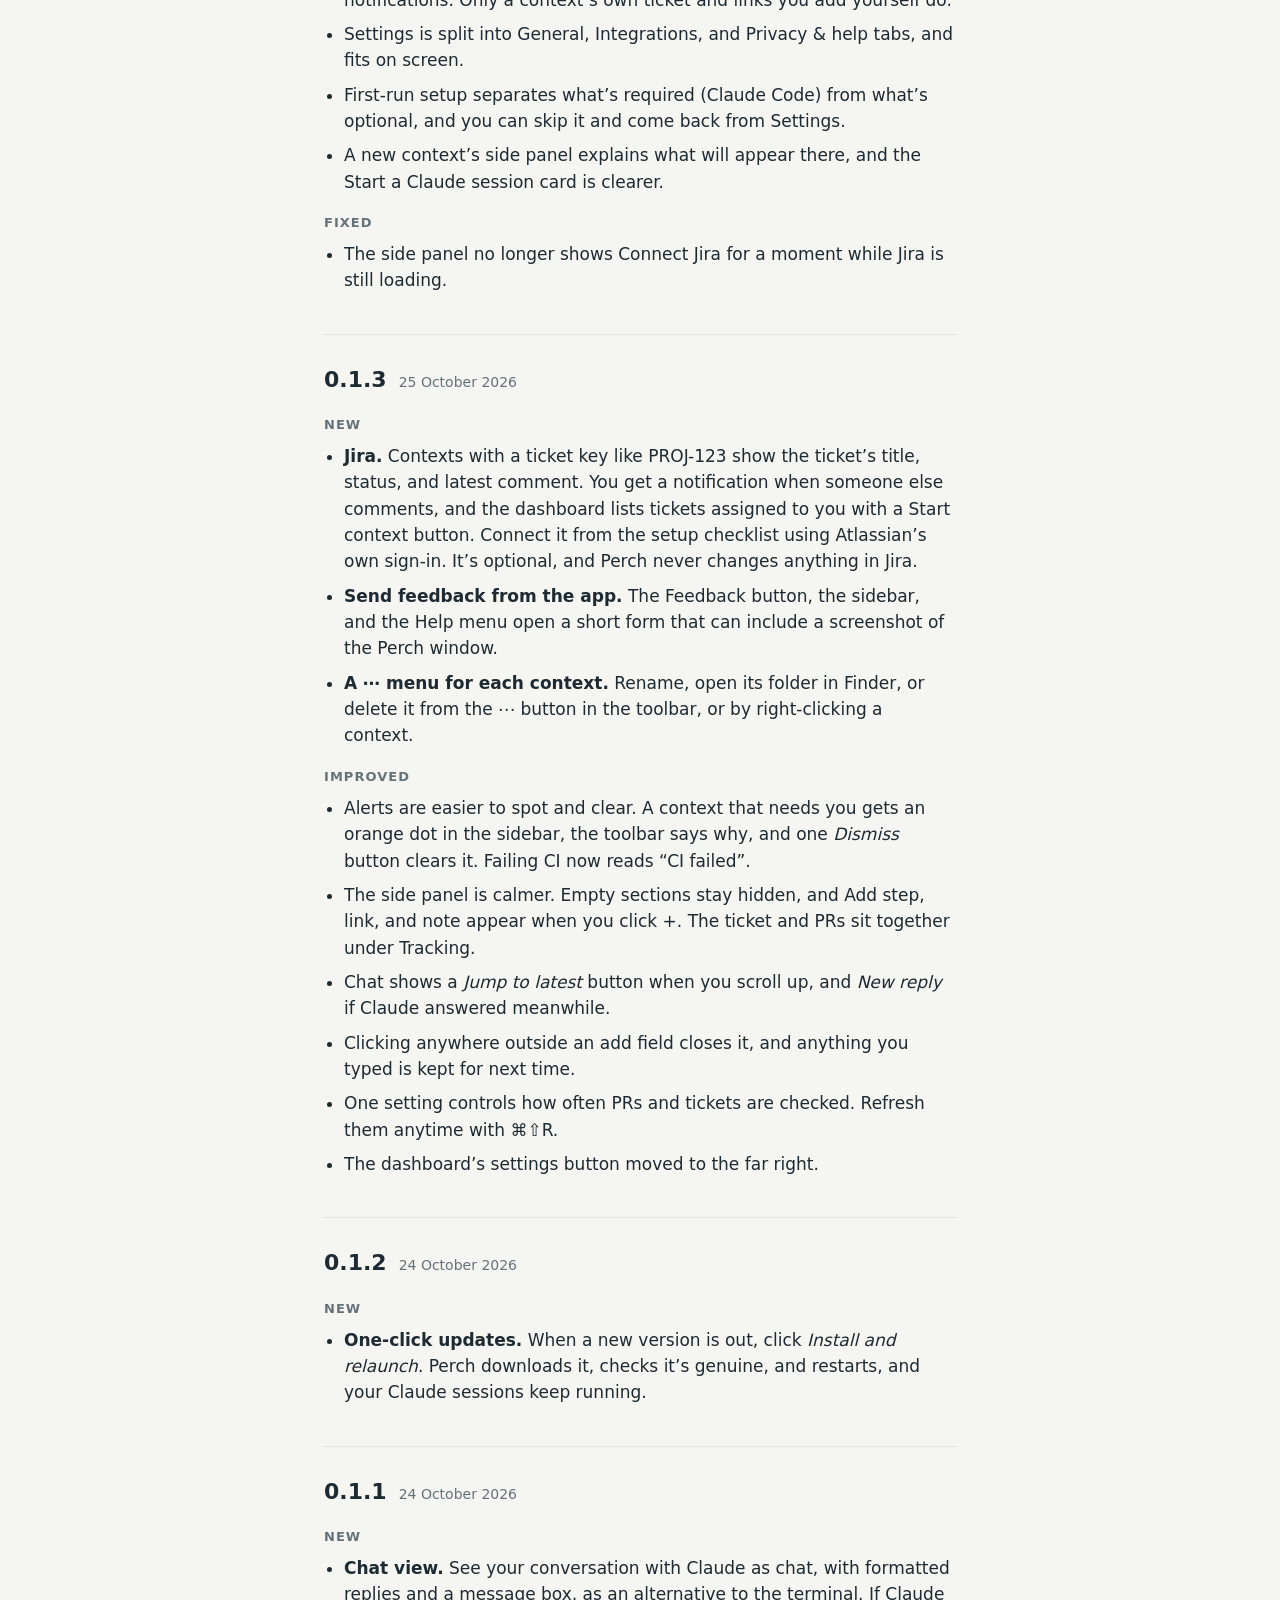
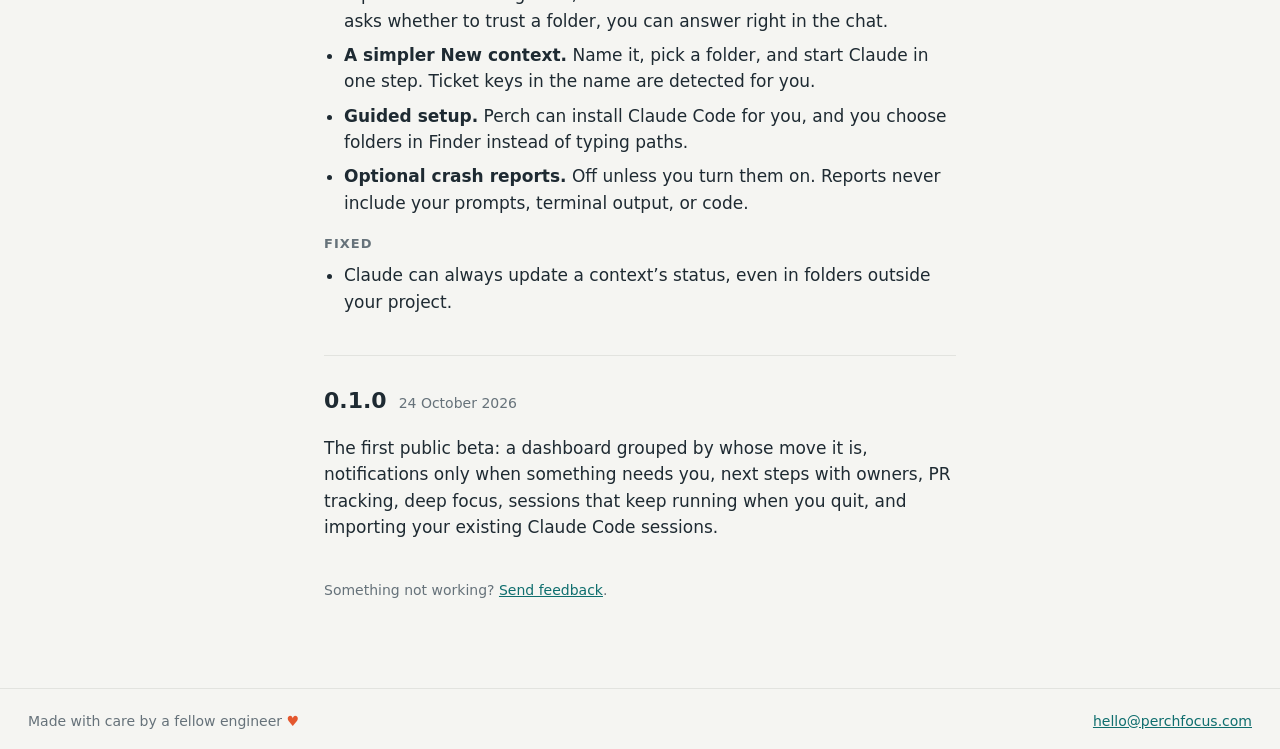
==== commit 2d76155a: "Footer: made with care by a fellow engineer" ====
--- a/changelog/index.html
+++ b/changelog/index.html
@@ -6,7 +6,7 @@
   <title>What’s new in Perch</title>
   <meta name="description" content="Changes in each version of the Perch app." />
   <link rel="icon" href="../assets/favicon.png" />
-  <link rel="stylesheet" href="../style.css?v=20" />
+  <link rel="stylesheet" href="../style.css?v=21" />
 </head>
 <body>
   <header class="nav">
@@ -250,7 +250,7 @@
   </main>
 
   <footer>
-    <span>© 2026 Perch</span>
+    <span class="made-with">Made with care by a fellow engineer <span class="heart" aria-label="love">♥</span></span>
     <a href="mailto:hello@perchfocus.com">hello@perchfocus.com</a>
   </footer>
 </body>
--- a/style.css
+++ b/style.css
@@ -241,3 +241,4 @@
 .brew-line .copy:hover { background: #3b424c; }
 .not-mac { margin: 2px 0 0; font-size: 14px; color: var(--muted); display: flex; gap: 8px; flex-wrap: wrap; justify-content: center; }
 .not-mac[hidden] { display: none; }
+.made-with .heart { color: #e4572e; }
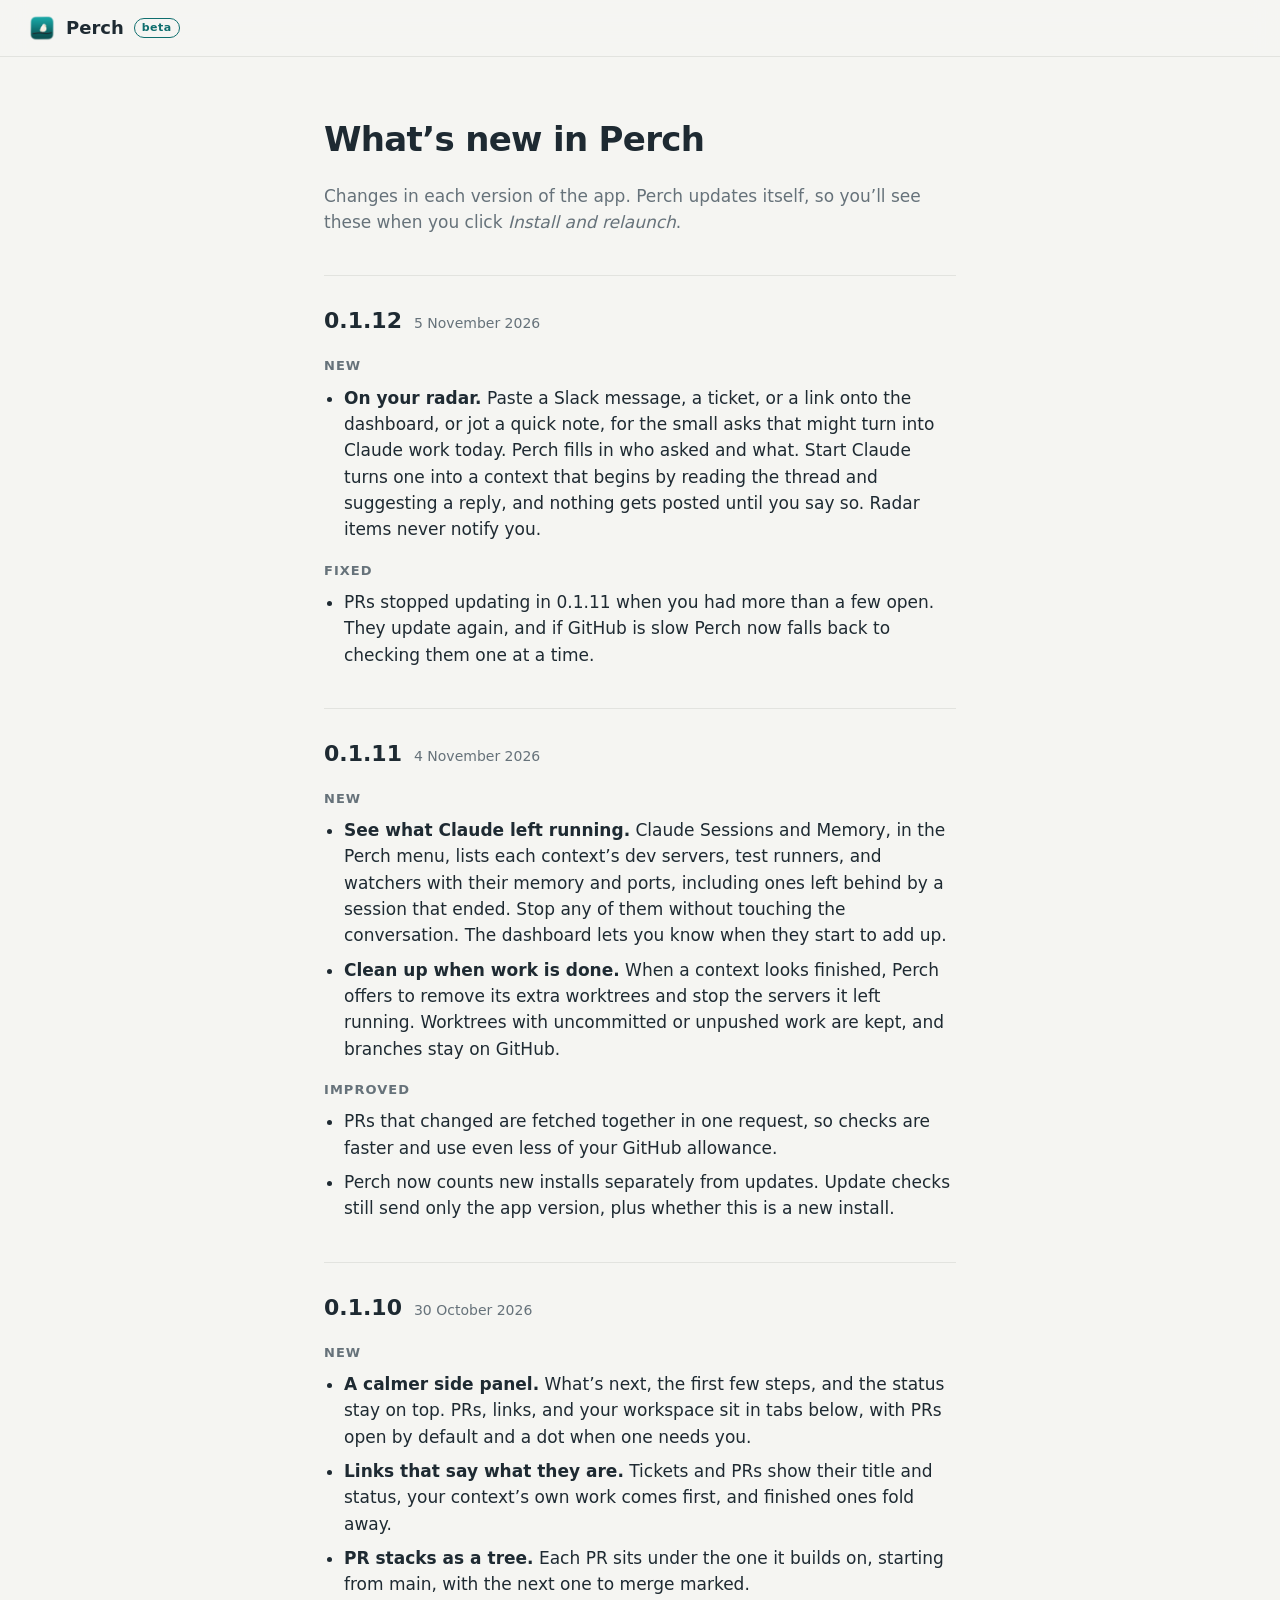
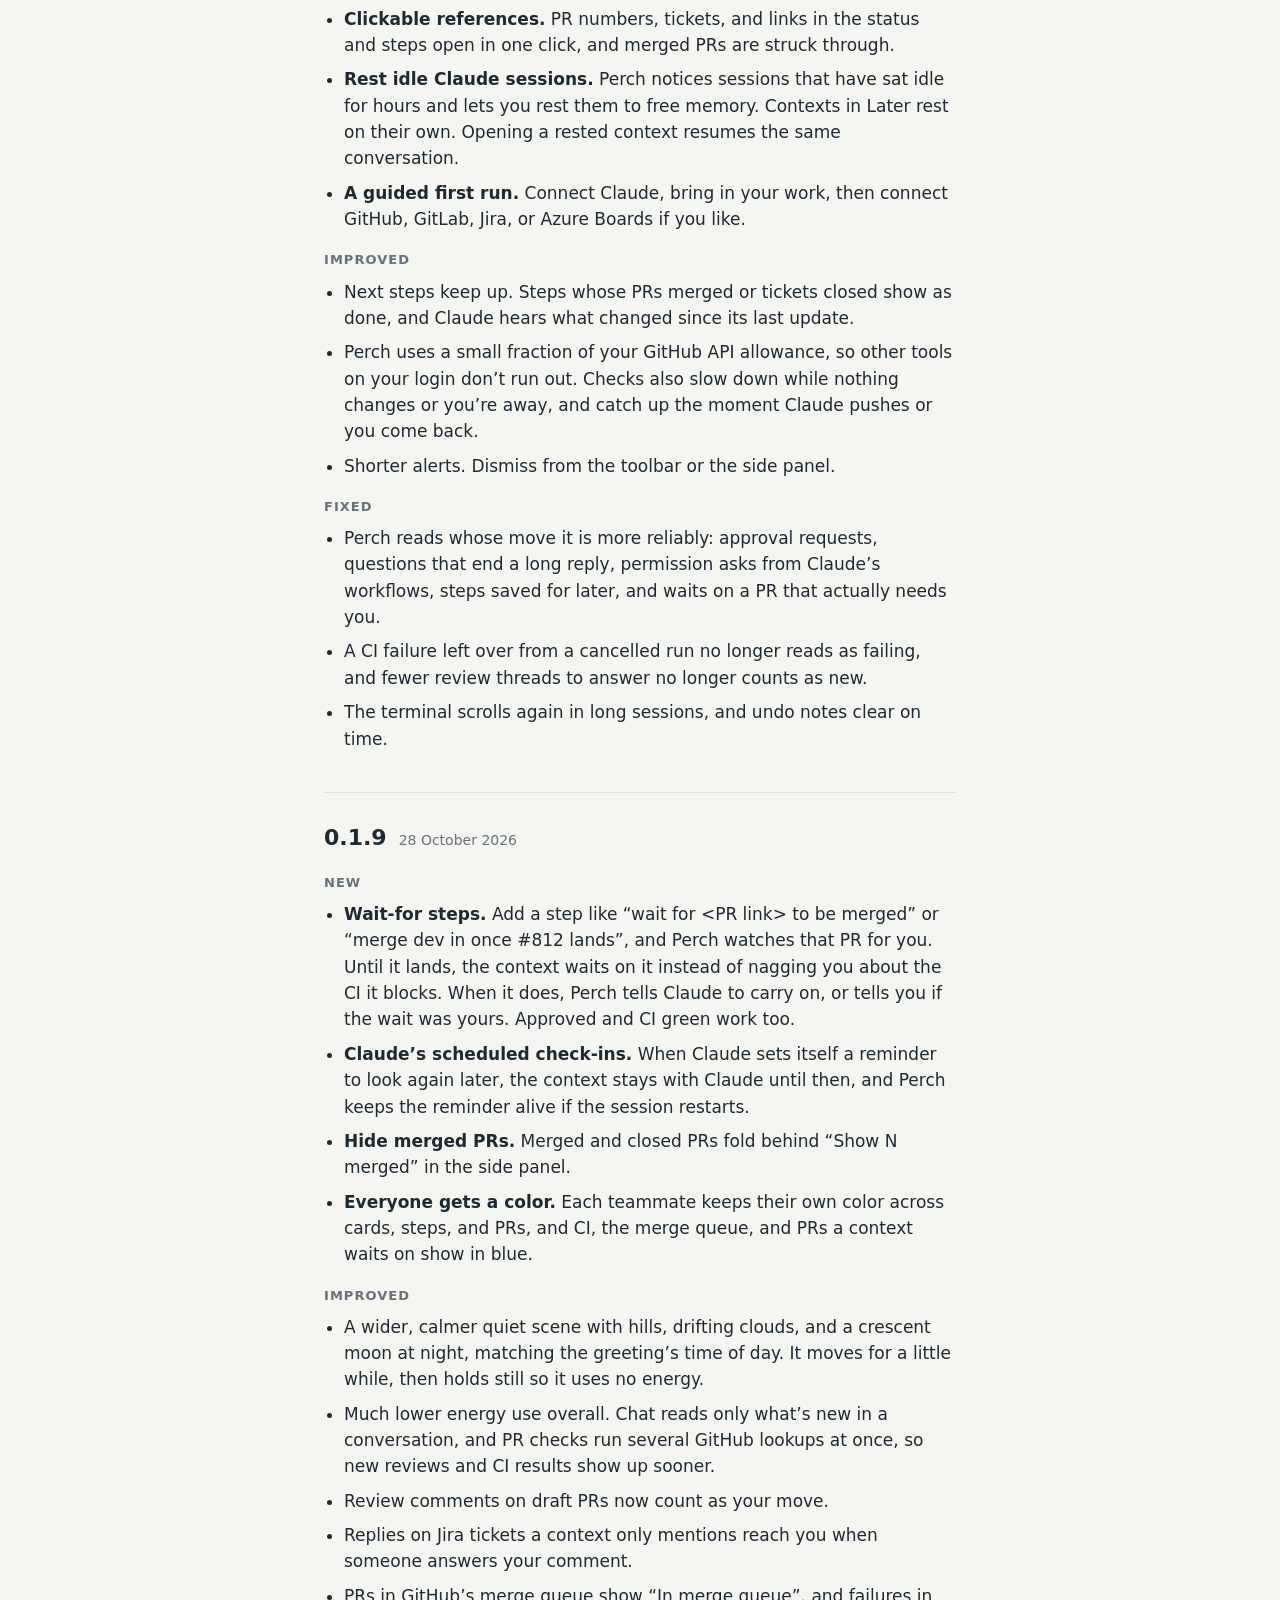
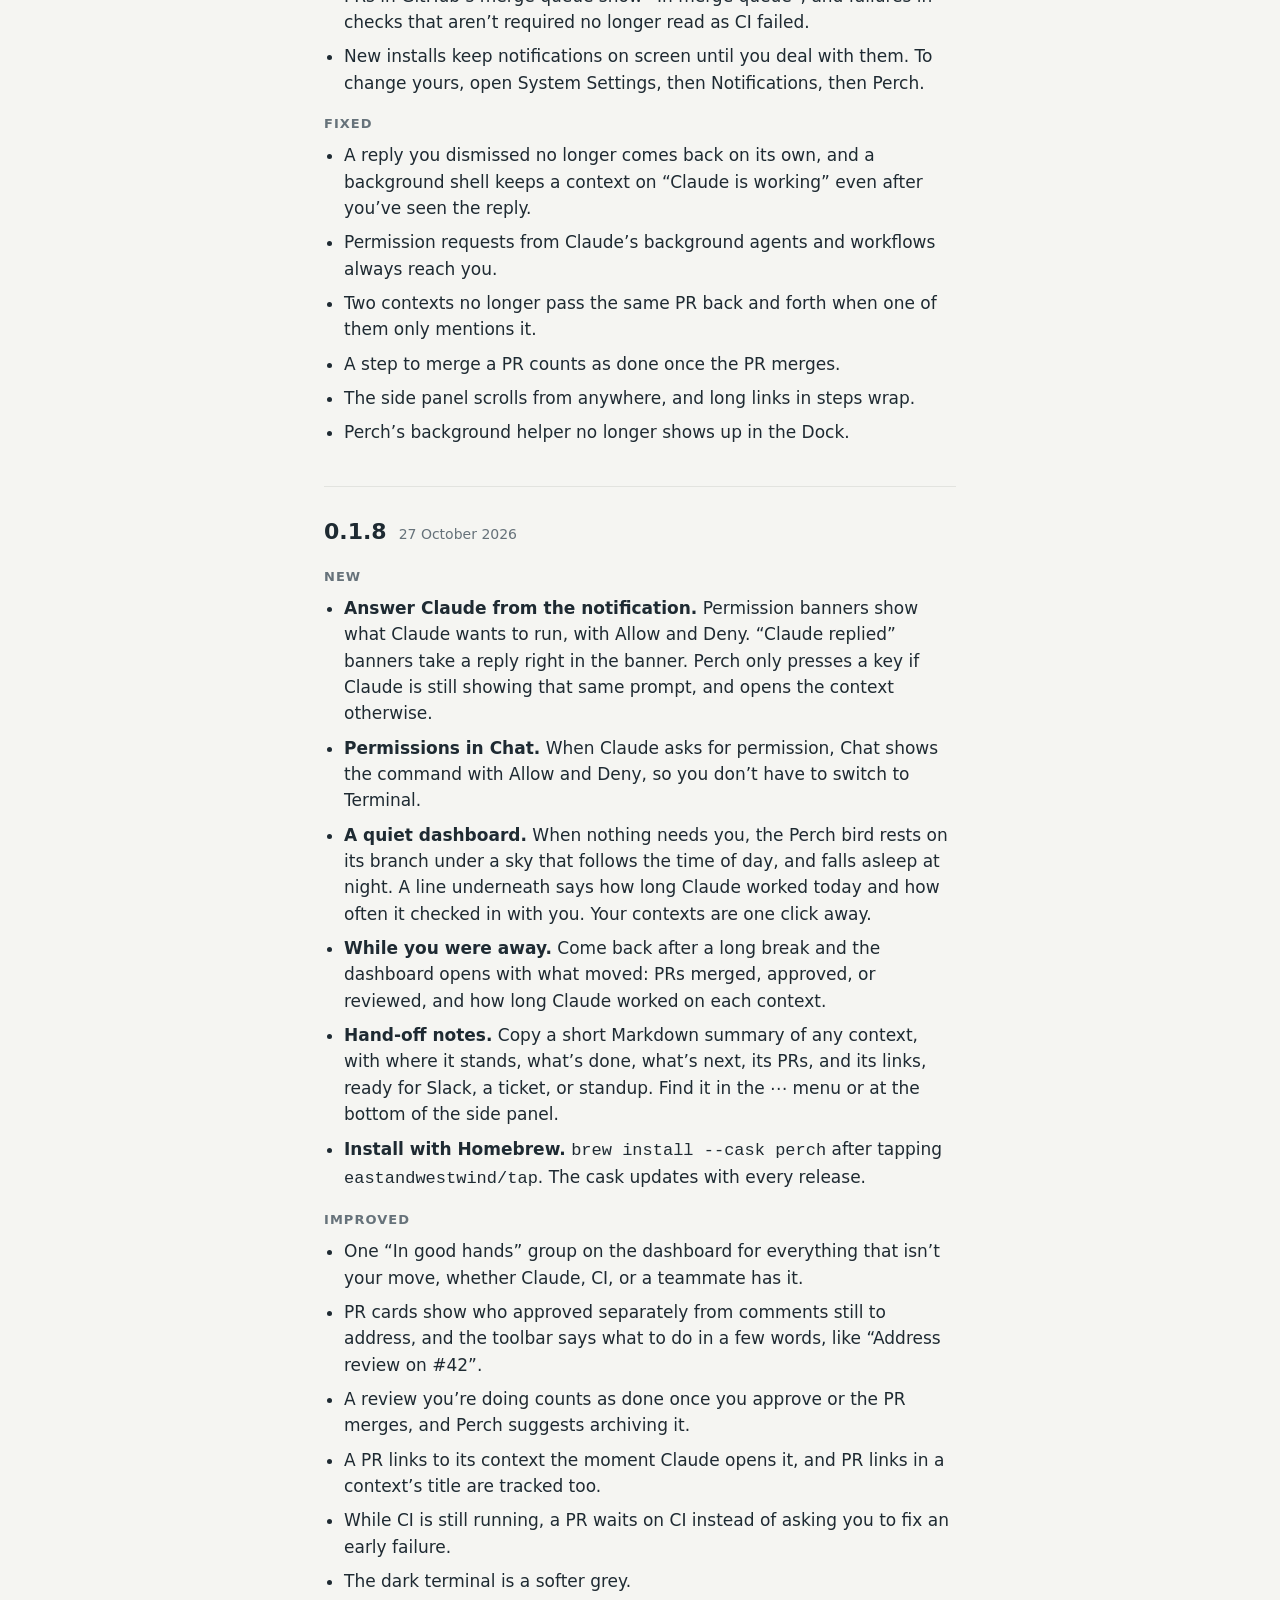
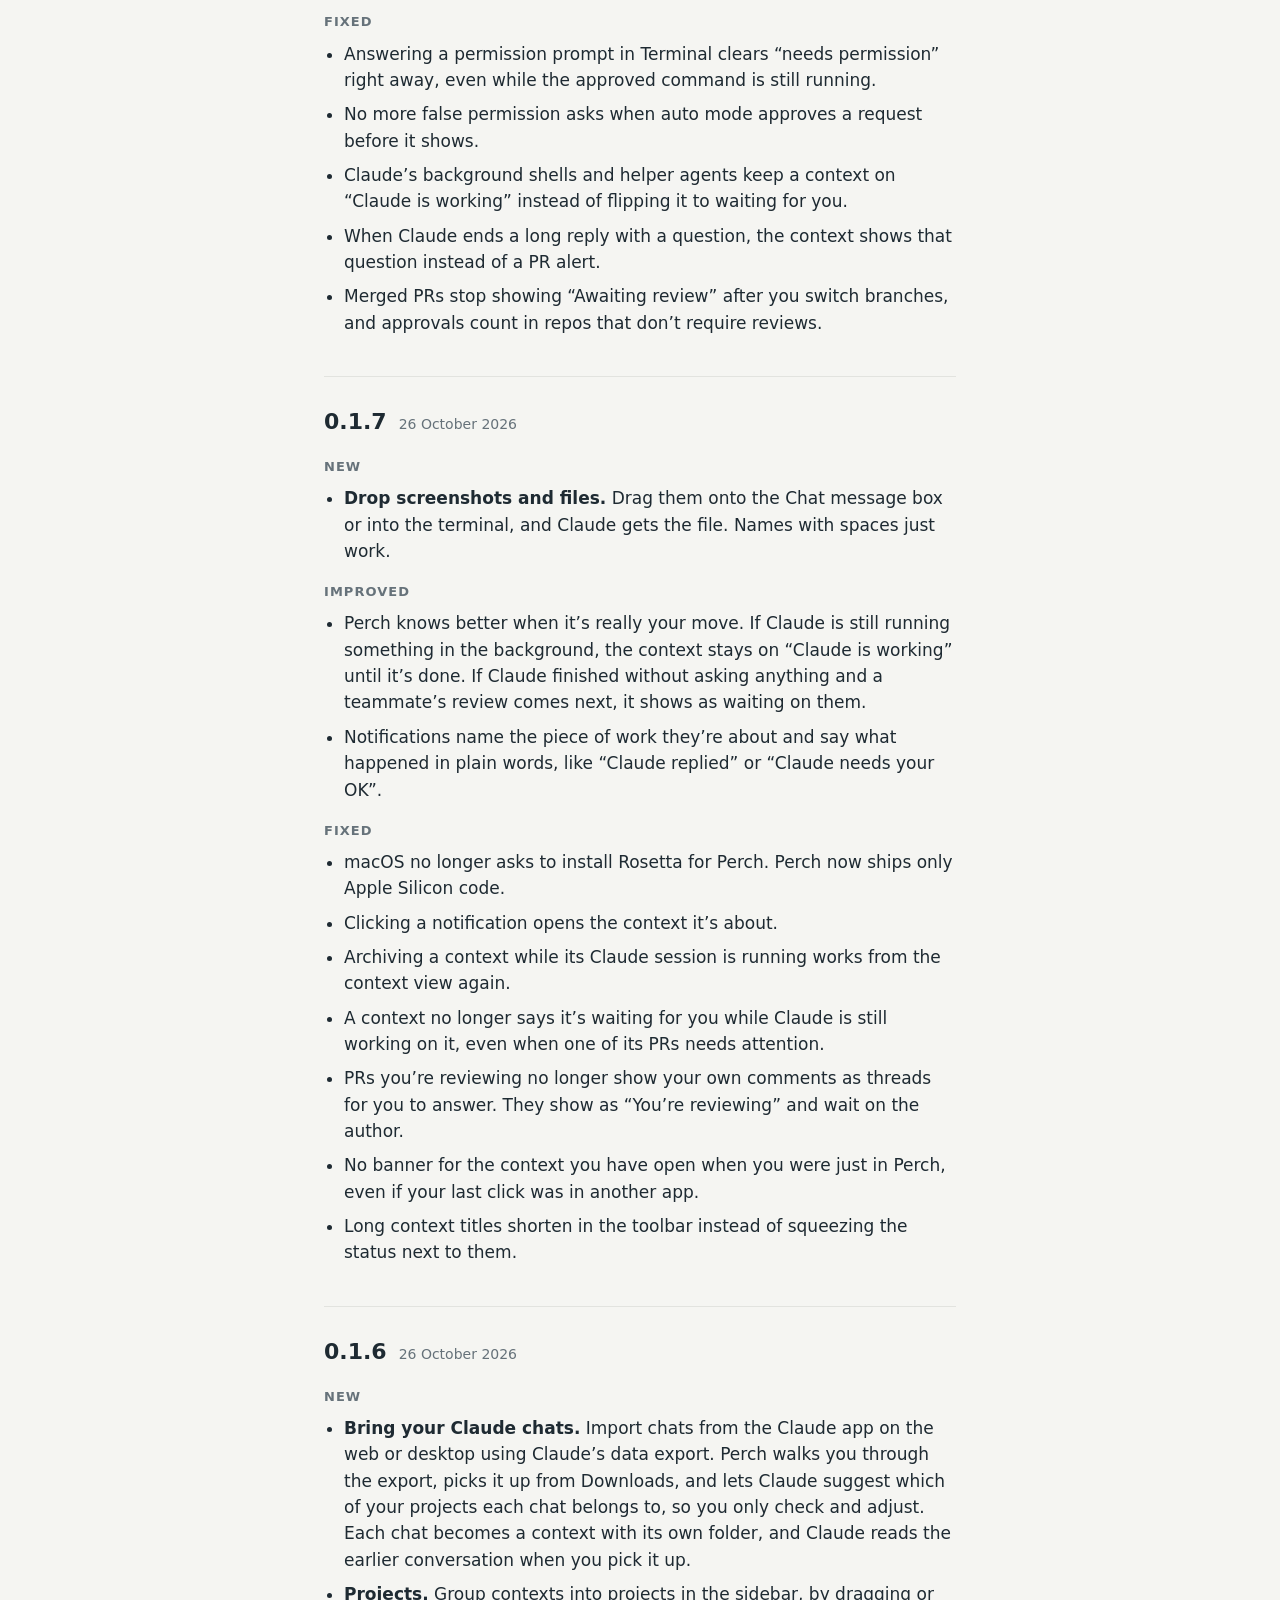
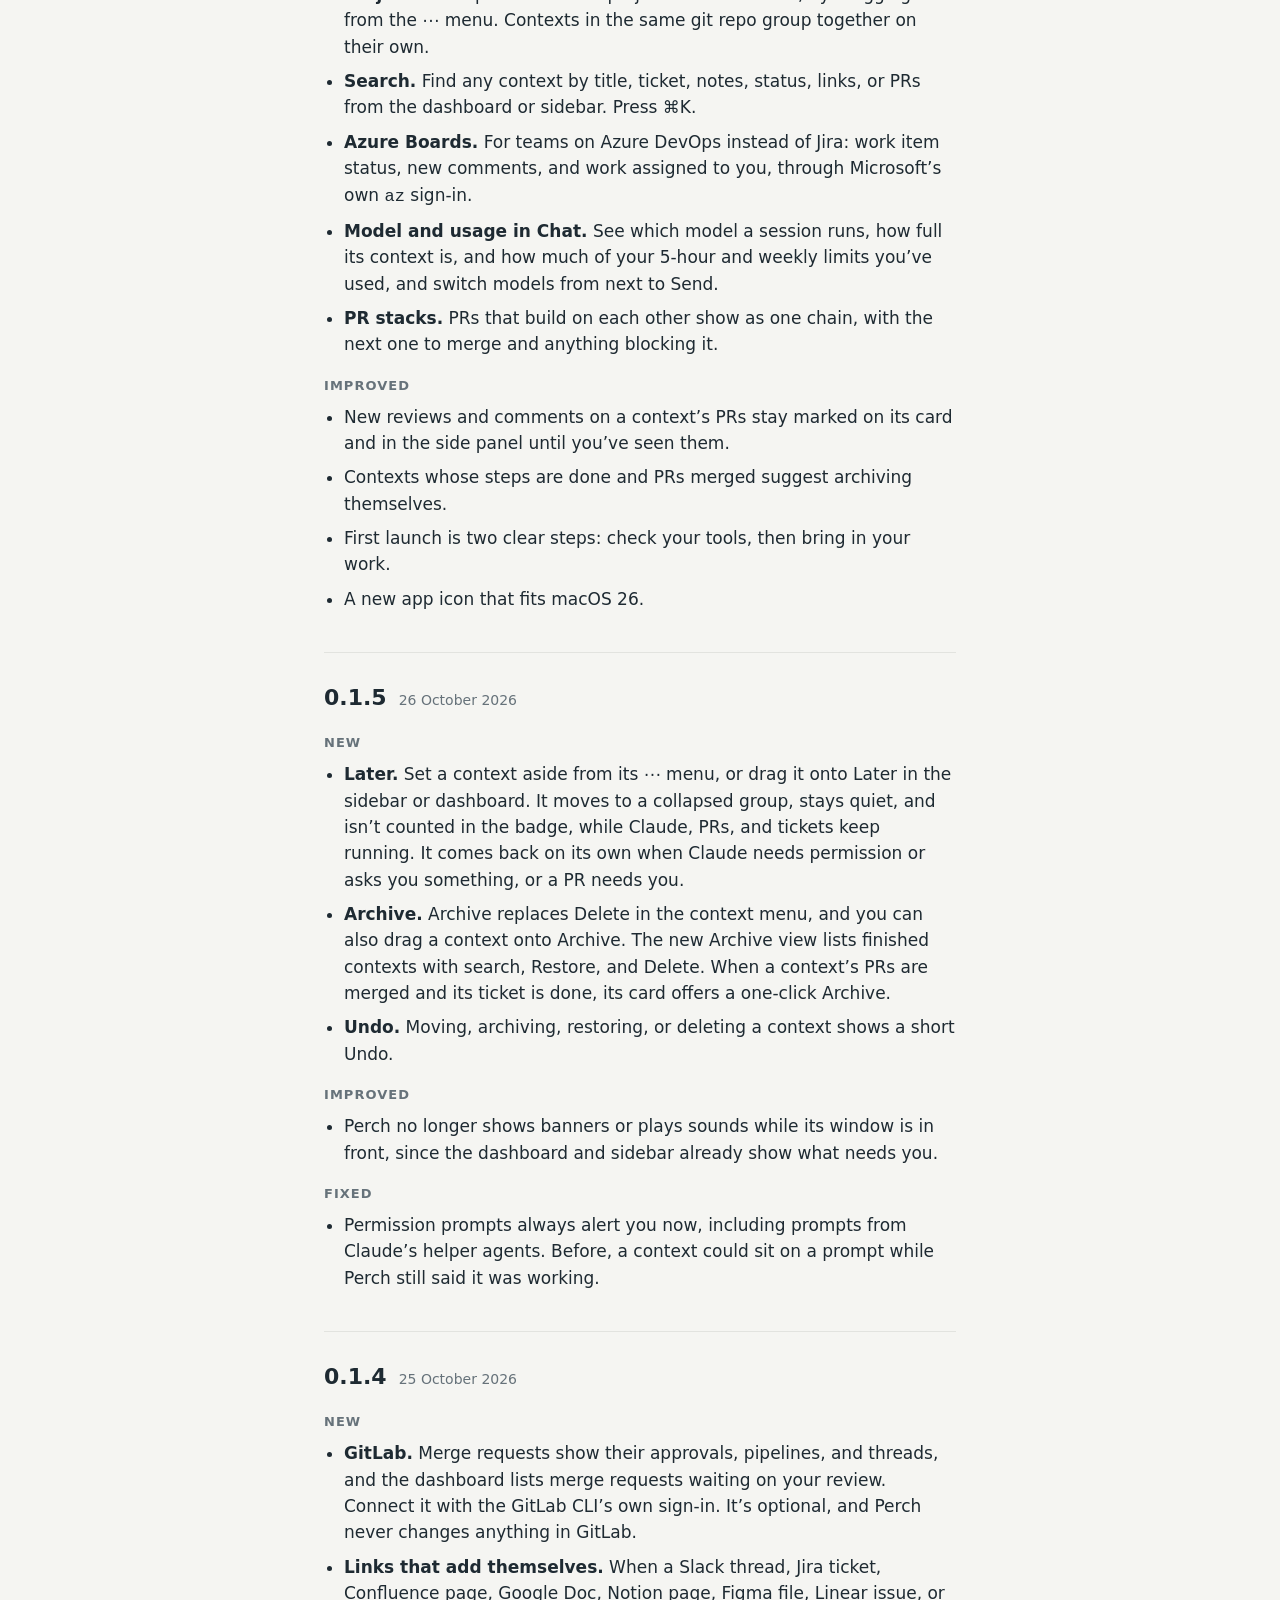
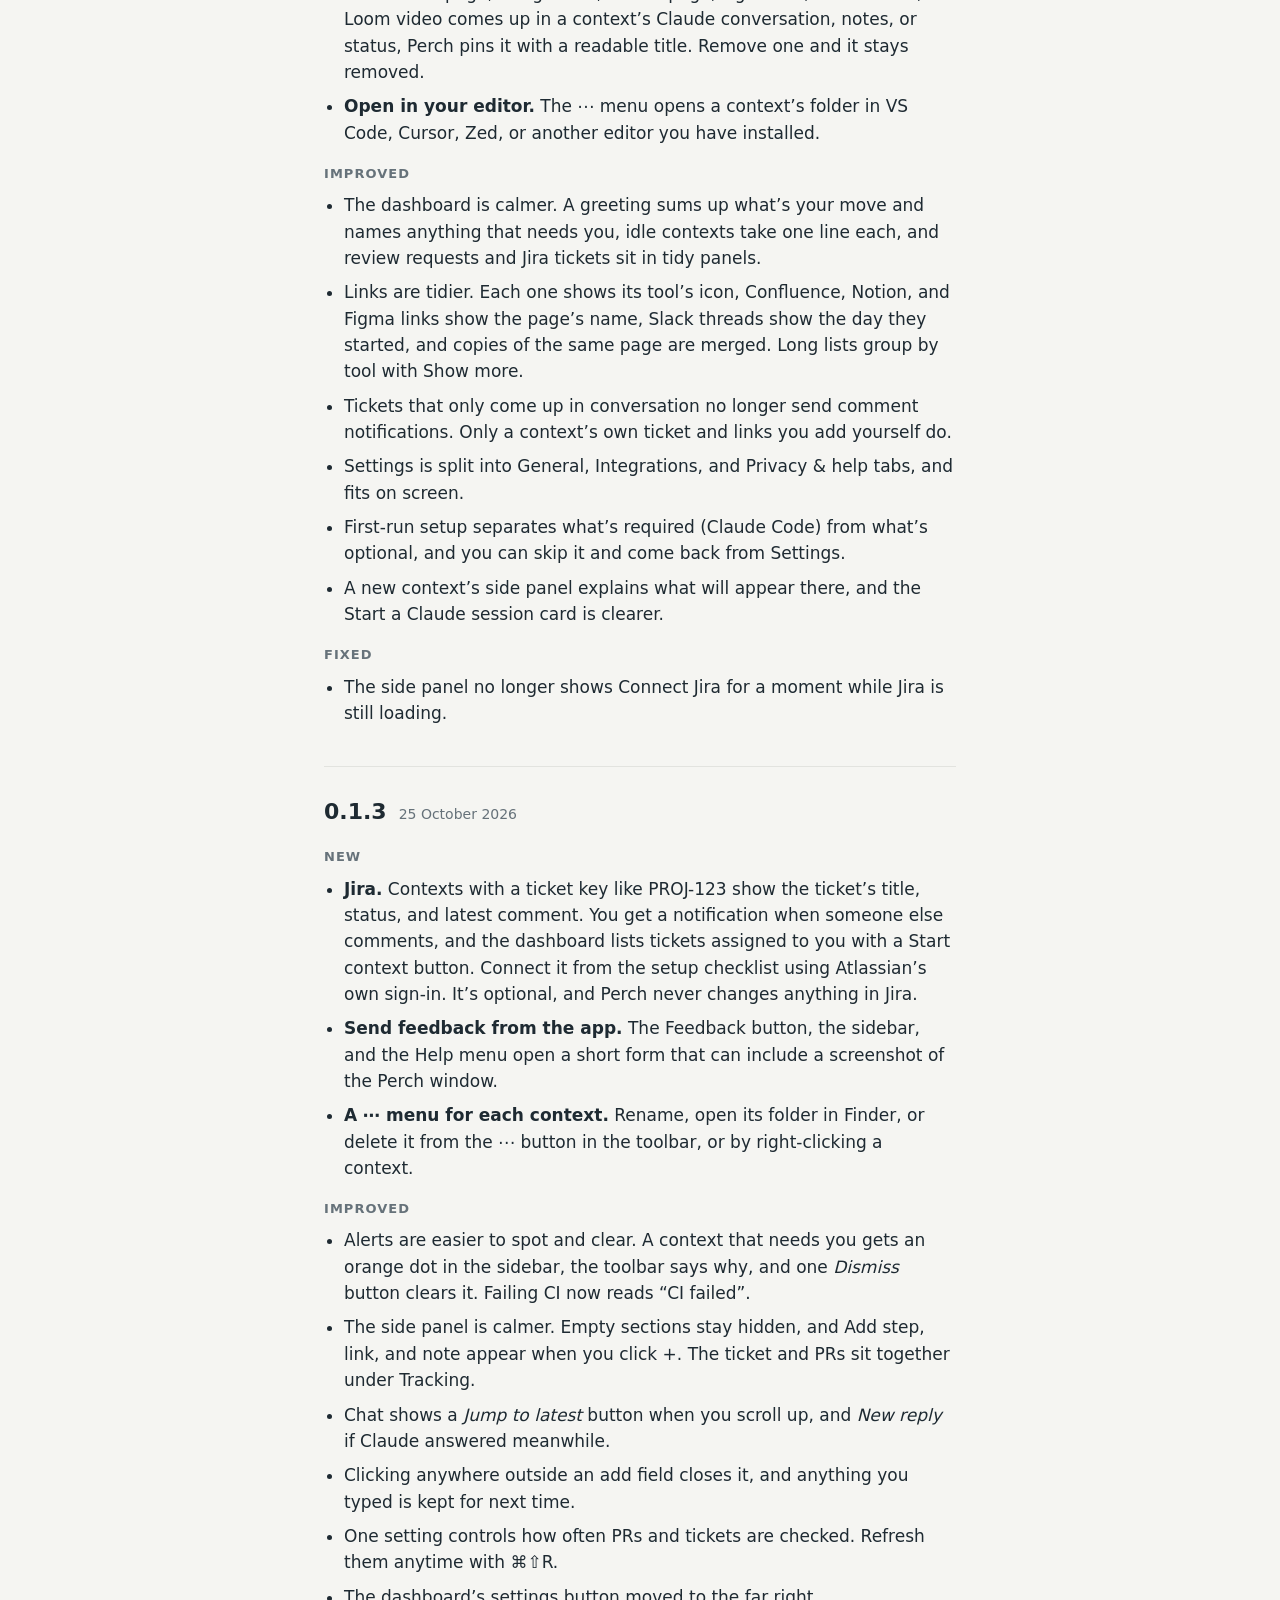
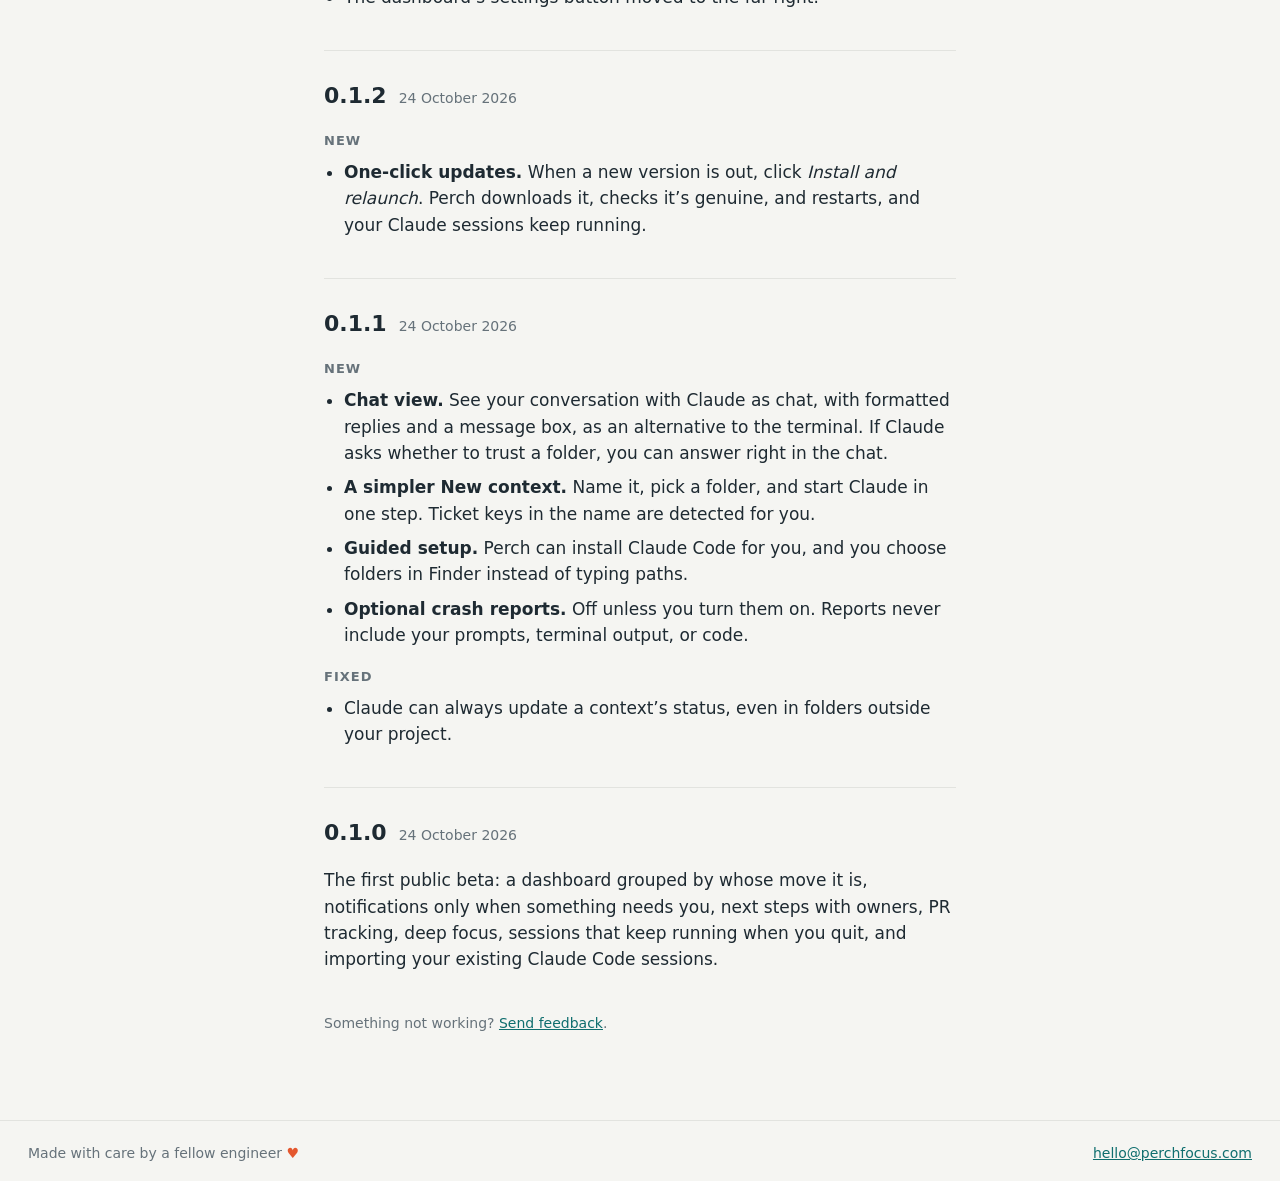
==== commit d41afa25: "Changelog: 0.1.12" ====
--- a/changelog/index.html
+++ b/changelog/index.html
@@ -17,6 +17,18 @@
     <h1>What’s new in Perch</h1>
     <p class="muted">Changes in each version of the app. Perch updates itself, so you’ll see these when you click <em>Install and relaunch</em>.</p>
 
+    <article id="v0.1.12">
+      <h2>0.1.12 <span class="date">5 November 2026</span></h2>
+      <h3>New</h3>
+      <ul>
+        <li><strong>On your radar.</strong> Paste a Slack message, a ticket, or a link onto the dashboard, or jot a quick note, for the small asks that might turn into Claude work today. Perch fills in who asked and what. Start Claude turns one into a context that begins by reading the thread and suggesting a reply, and nothing gets posted until you say so. Radar items never notify you.</li>
+      </ul>
+      <h3>Fixed</h3>
+      <ul>
+        <li>PRs stopped updating in 0.1.11 when you had more than a few open. They update again, and if GitHub is slow Perch now falls back to checking them one at a time.</li>
+      </ul>
+    </article>
+
     <article id="v0.1.11">
       <h2>0.1.11 <span class="date">4 November 2026</span></h2>
       <h3>New</h3>
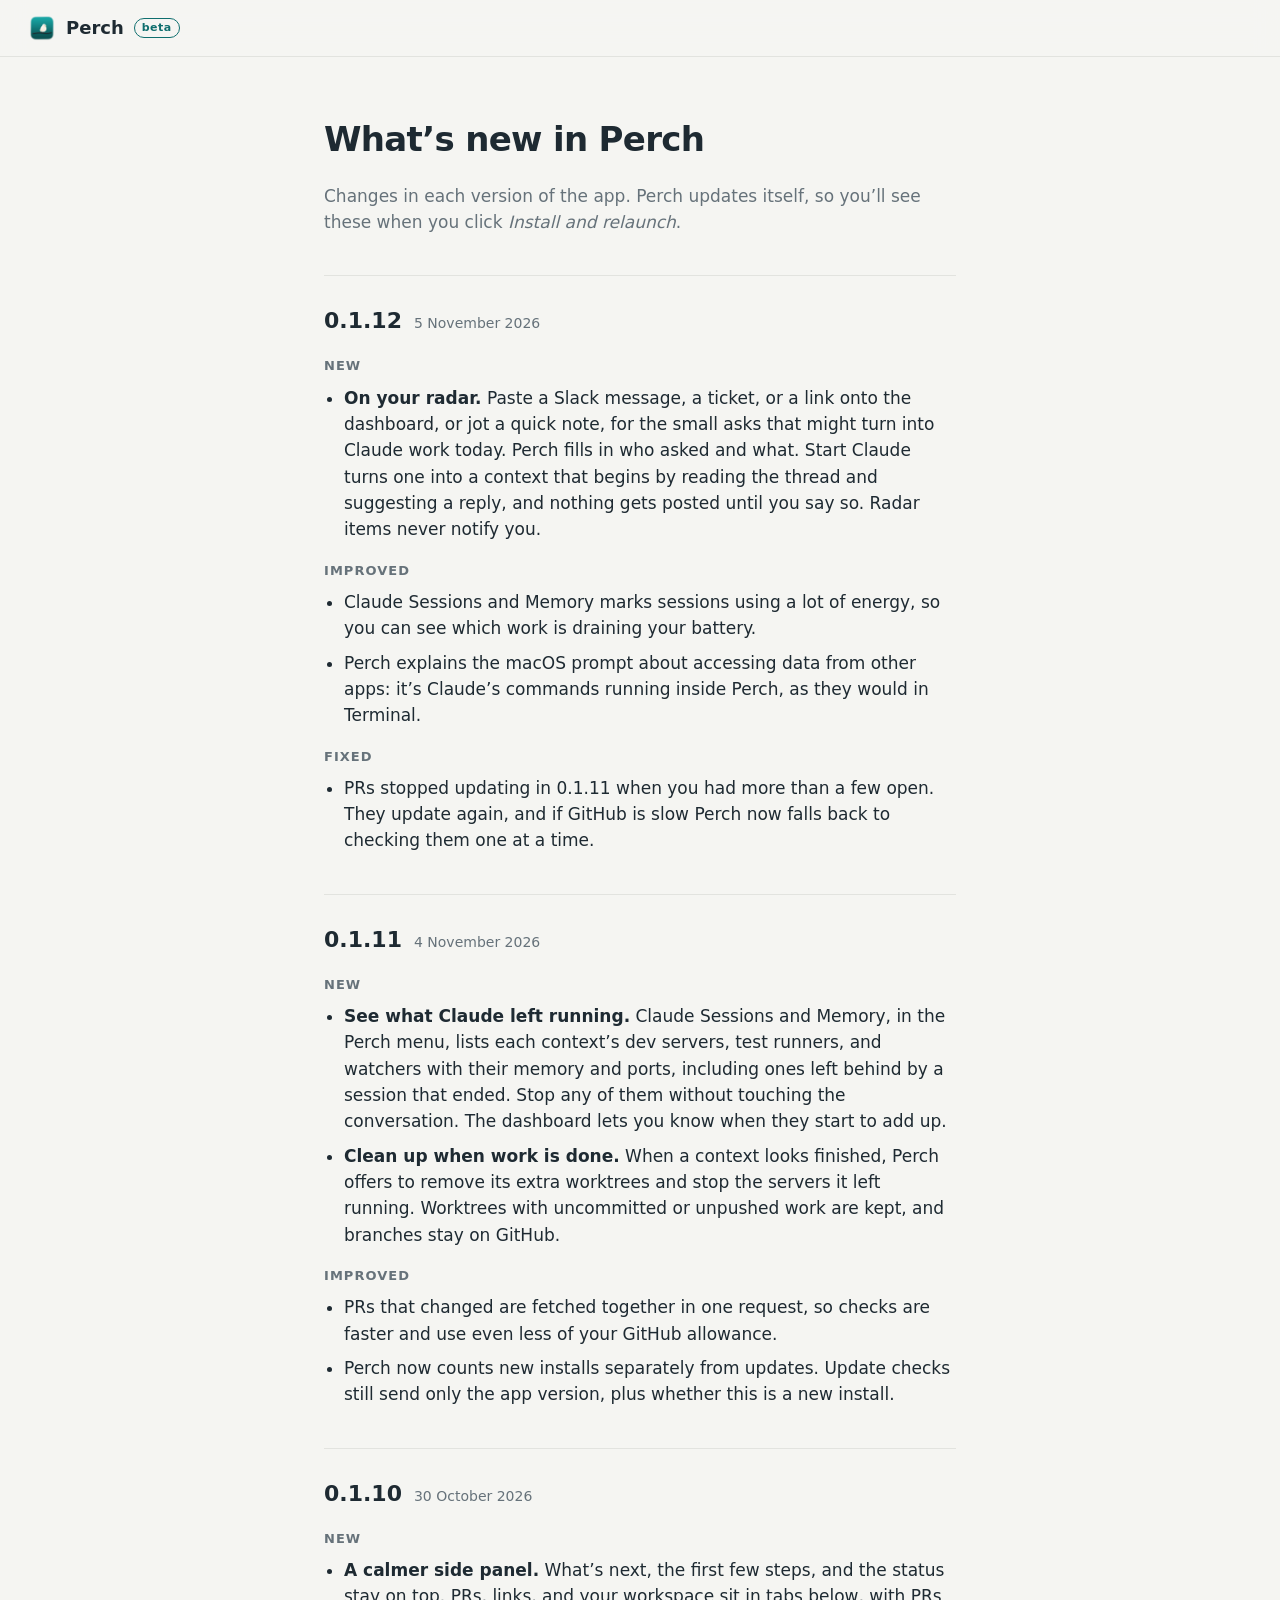
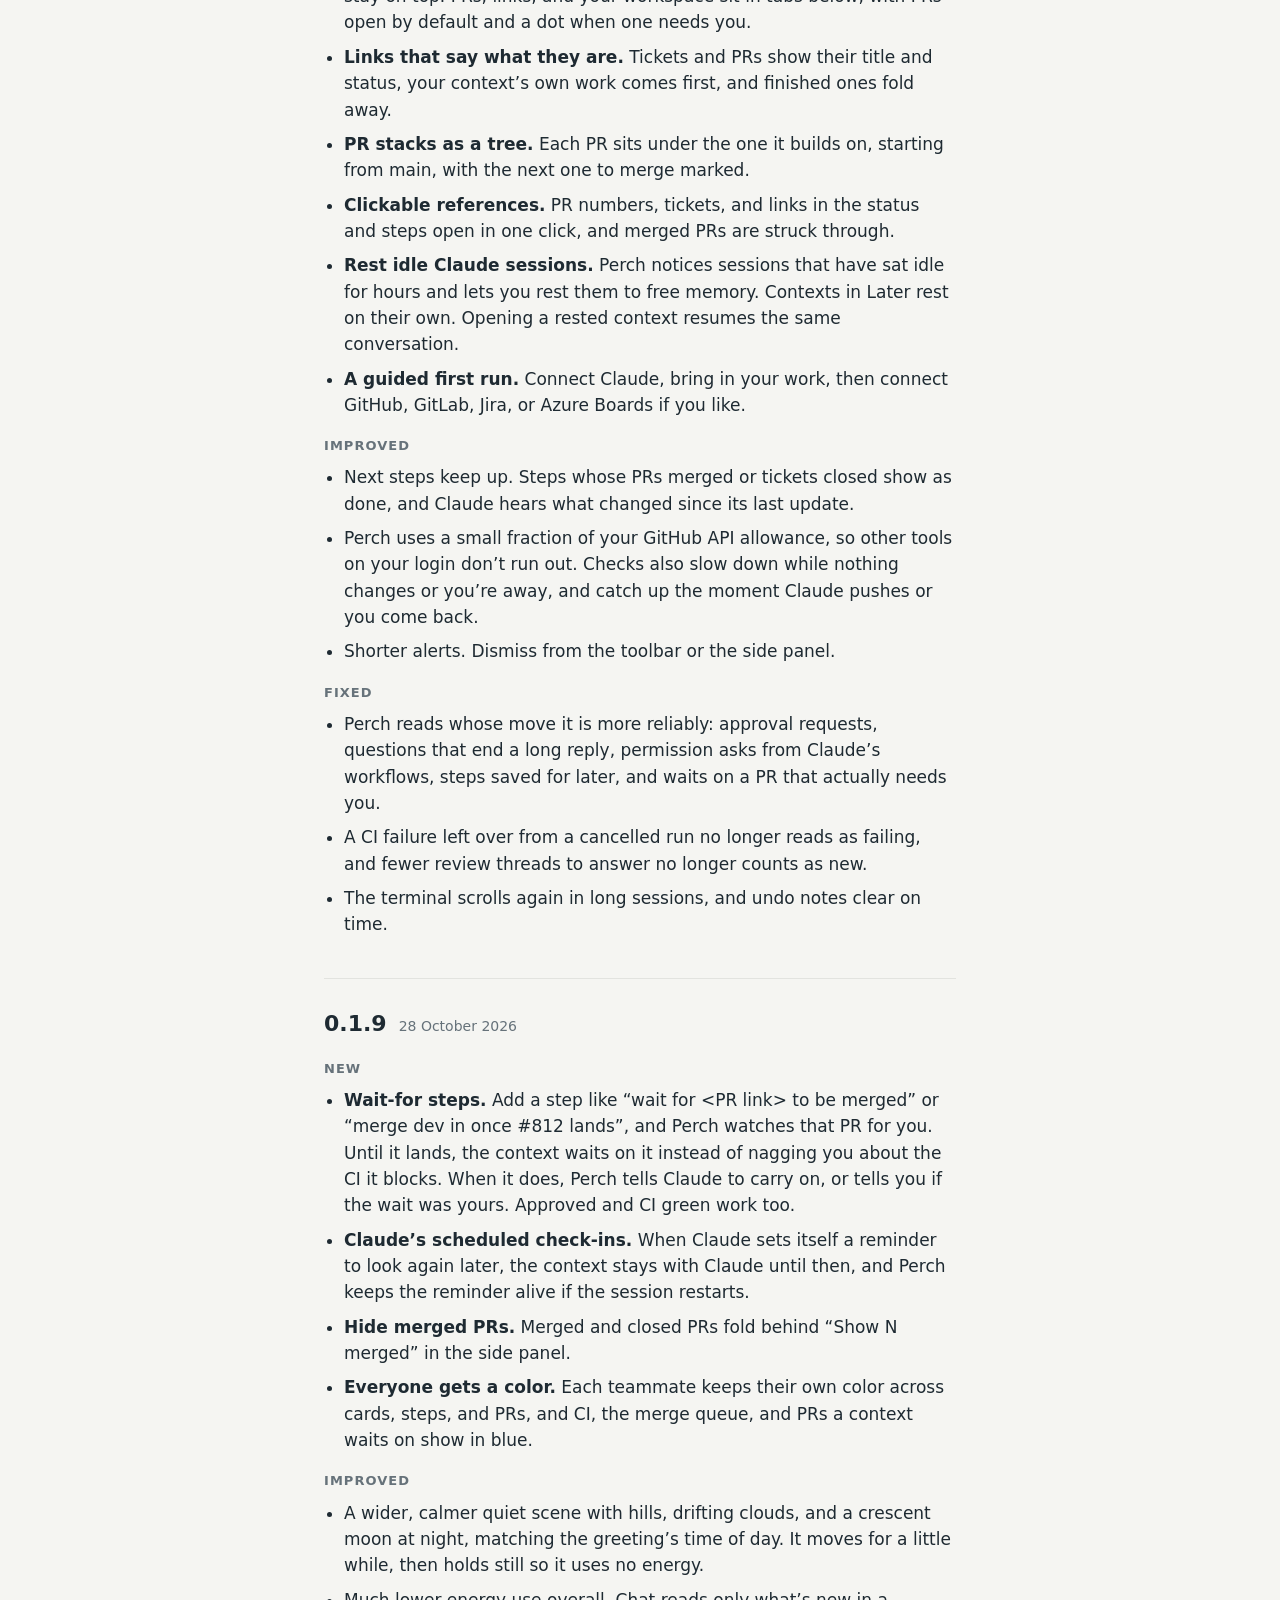
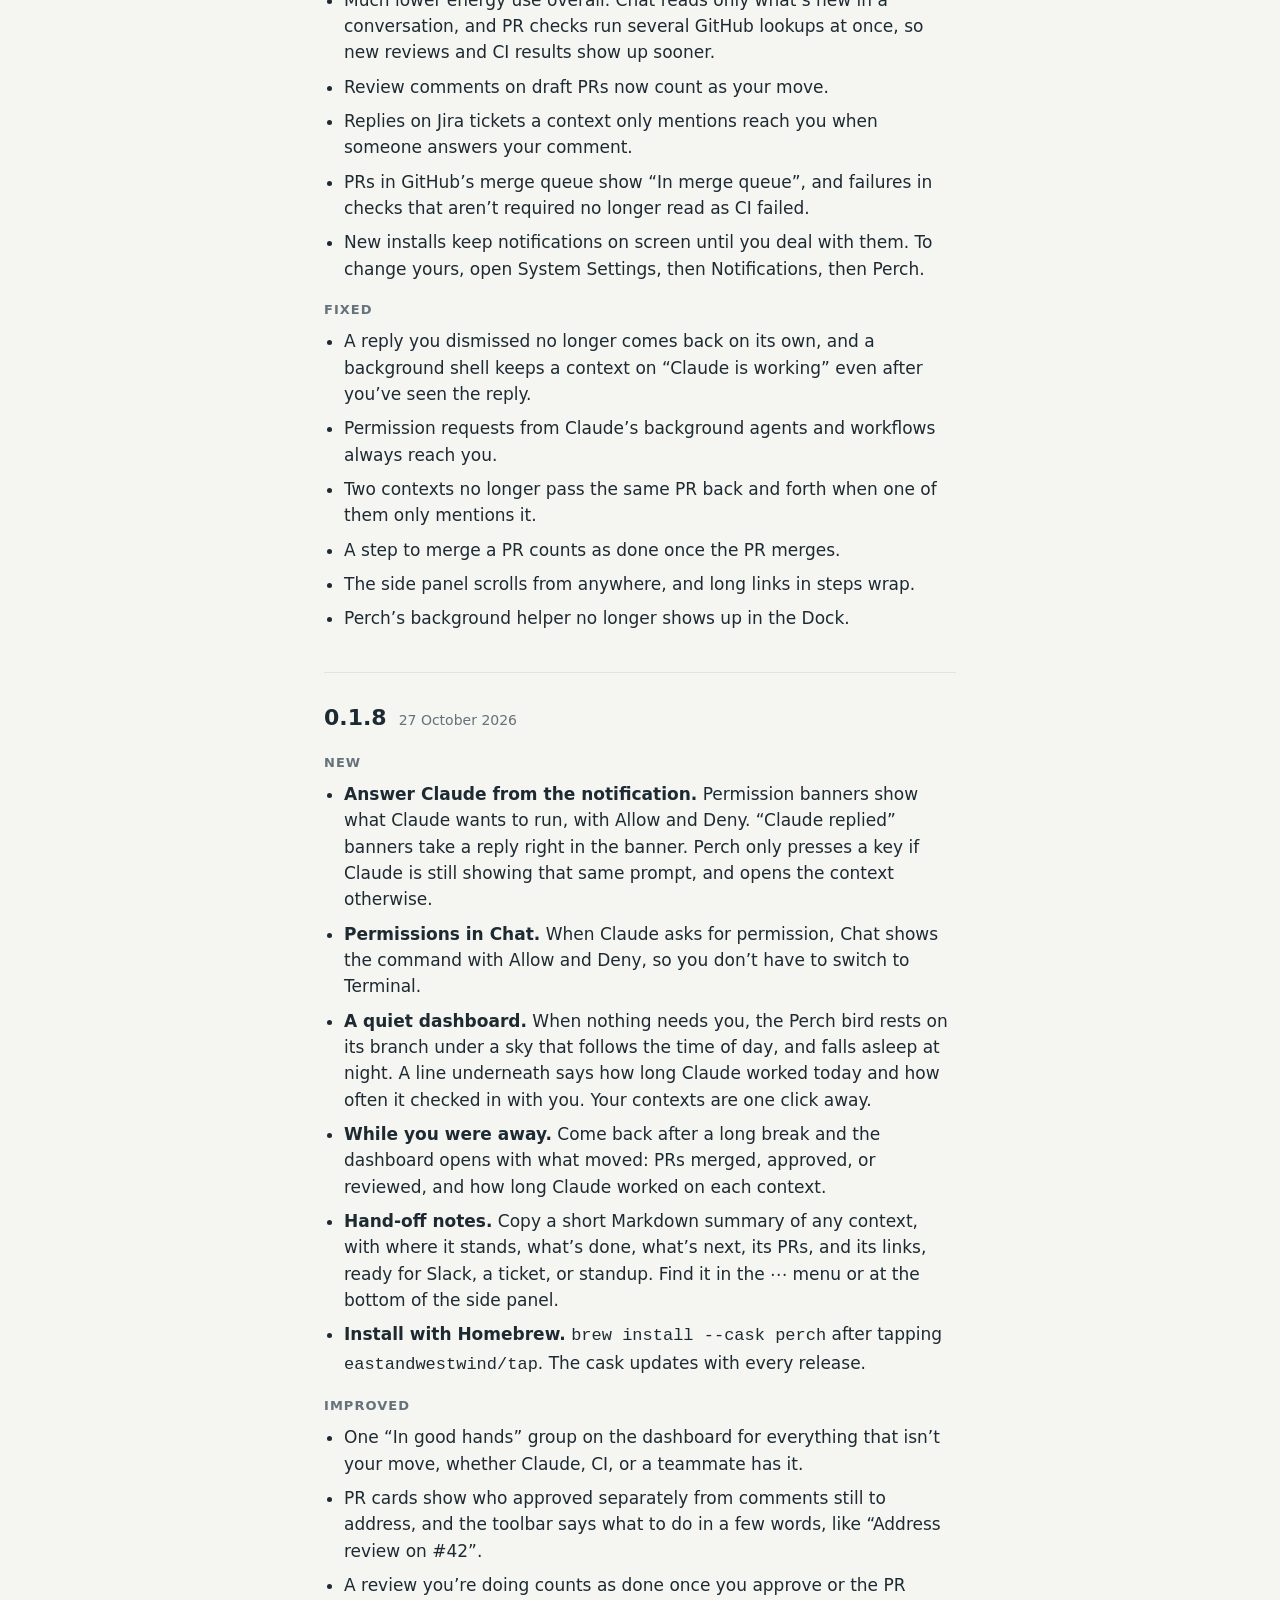
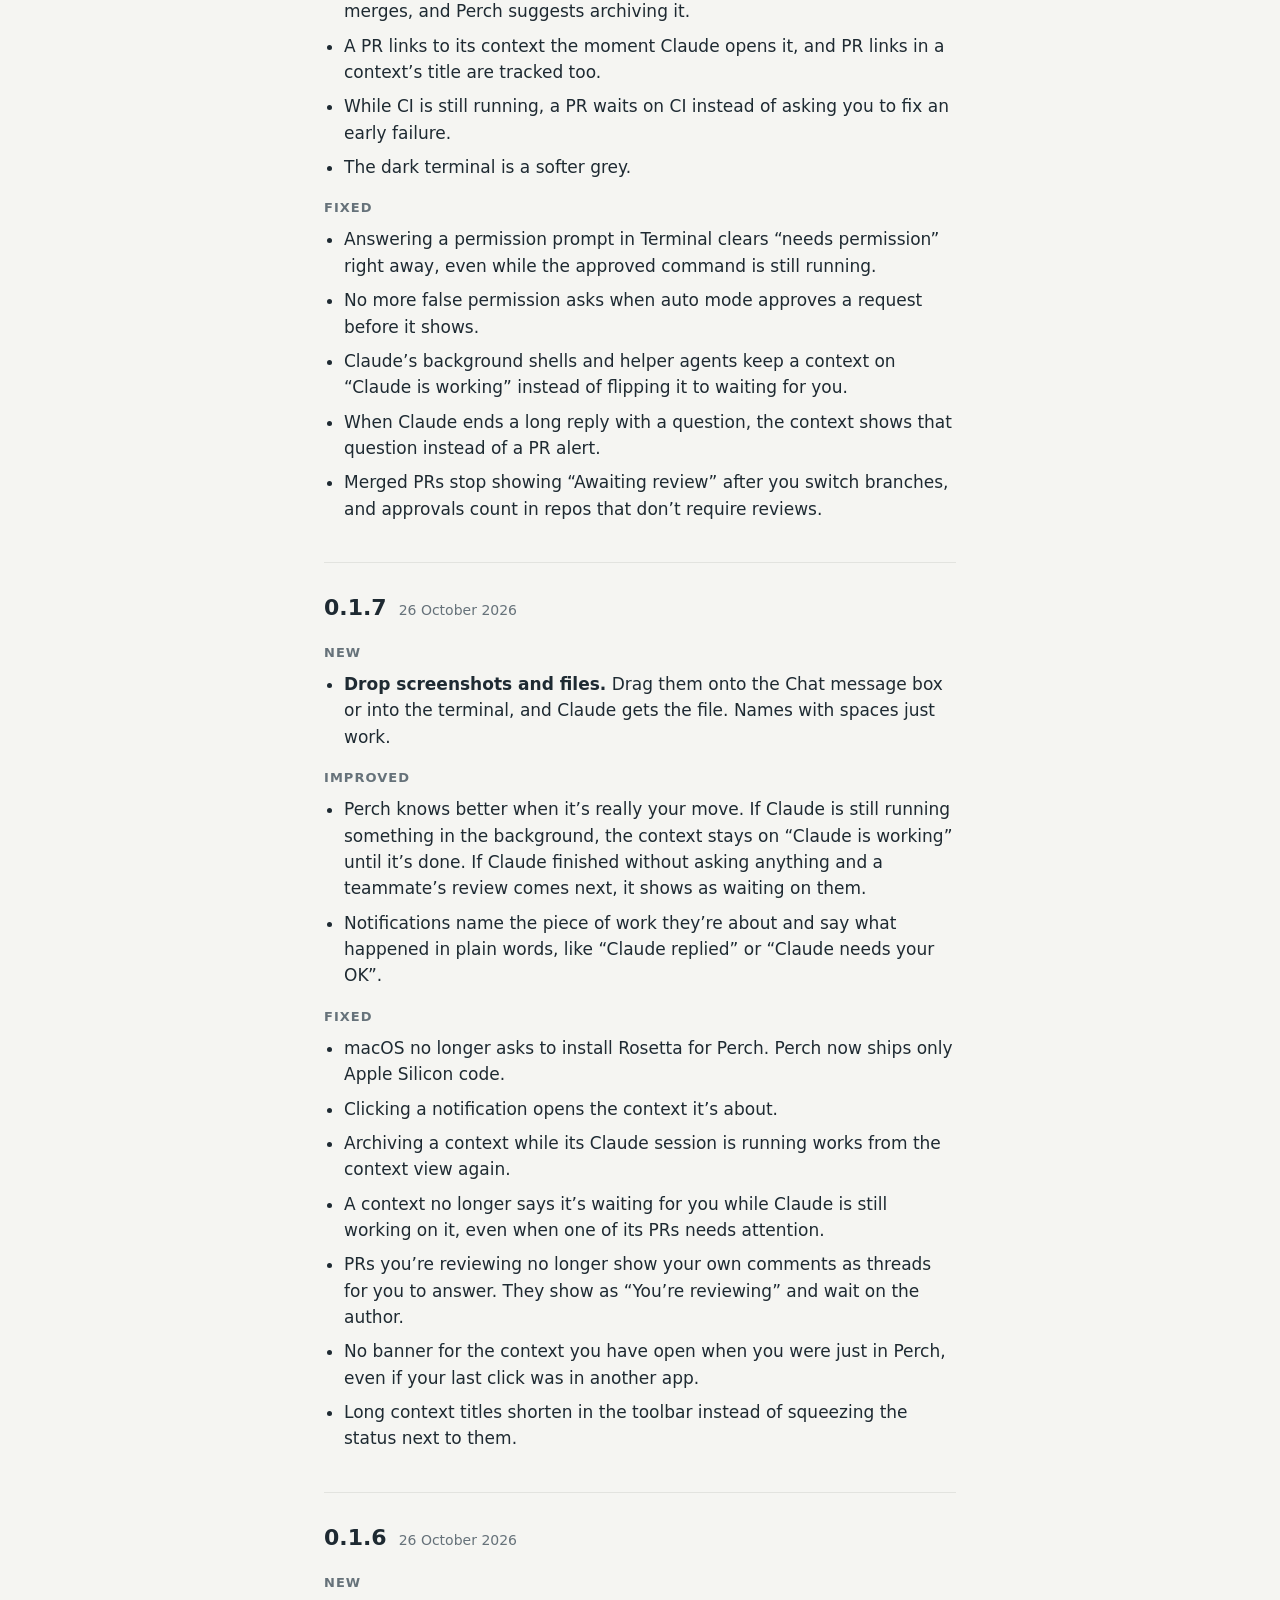
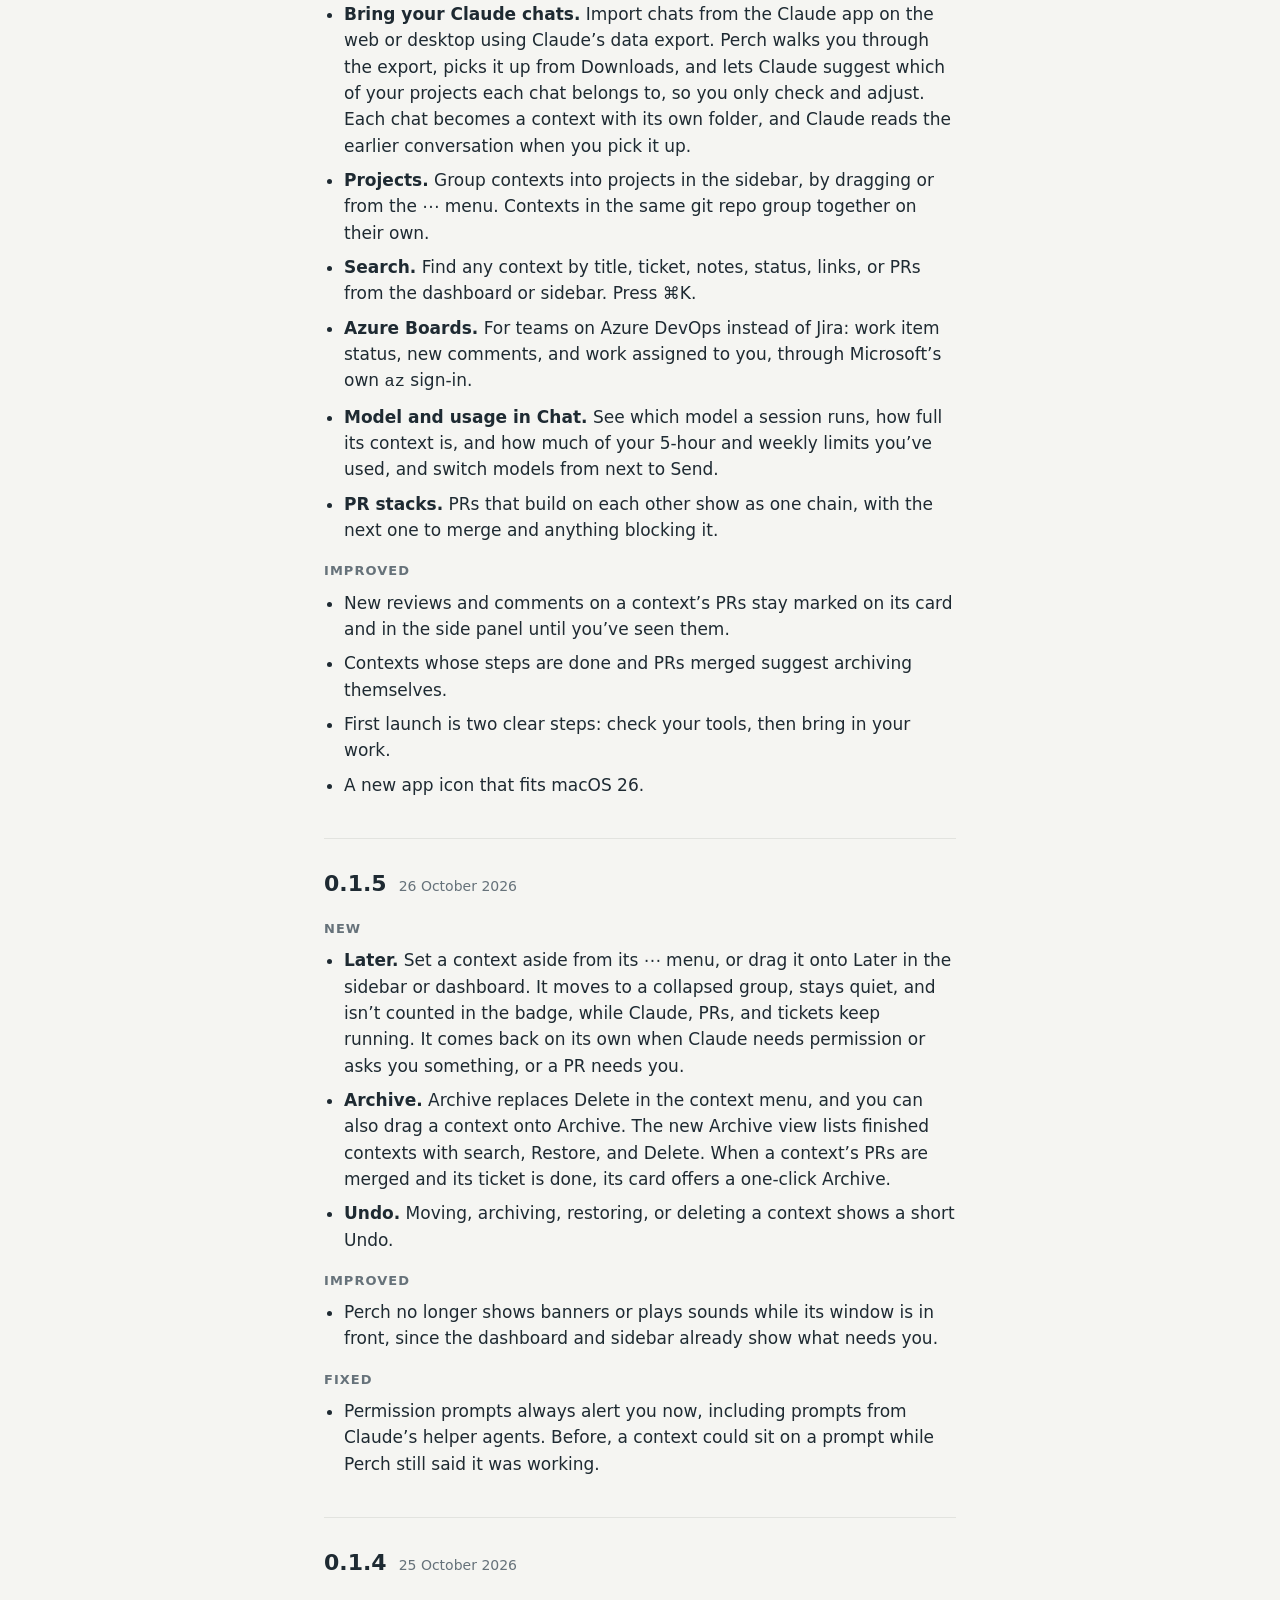
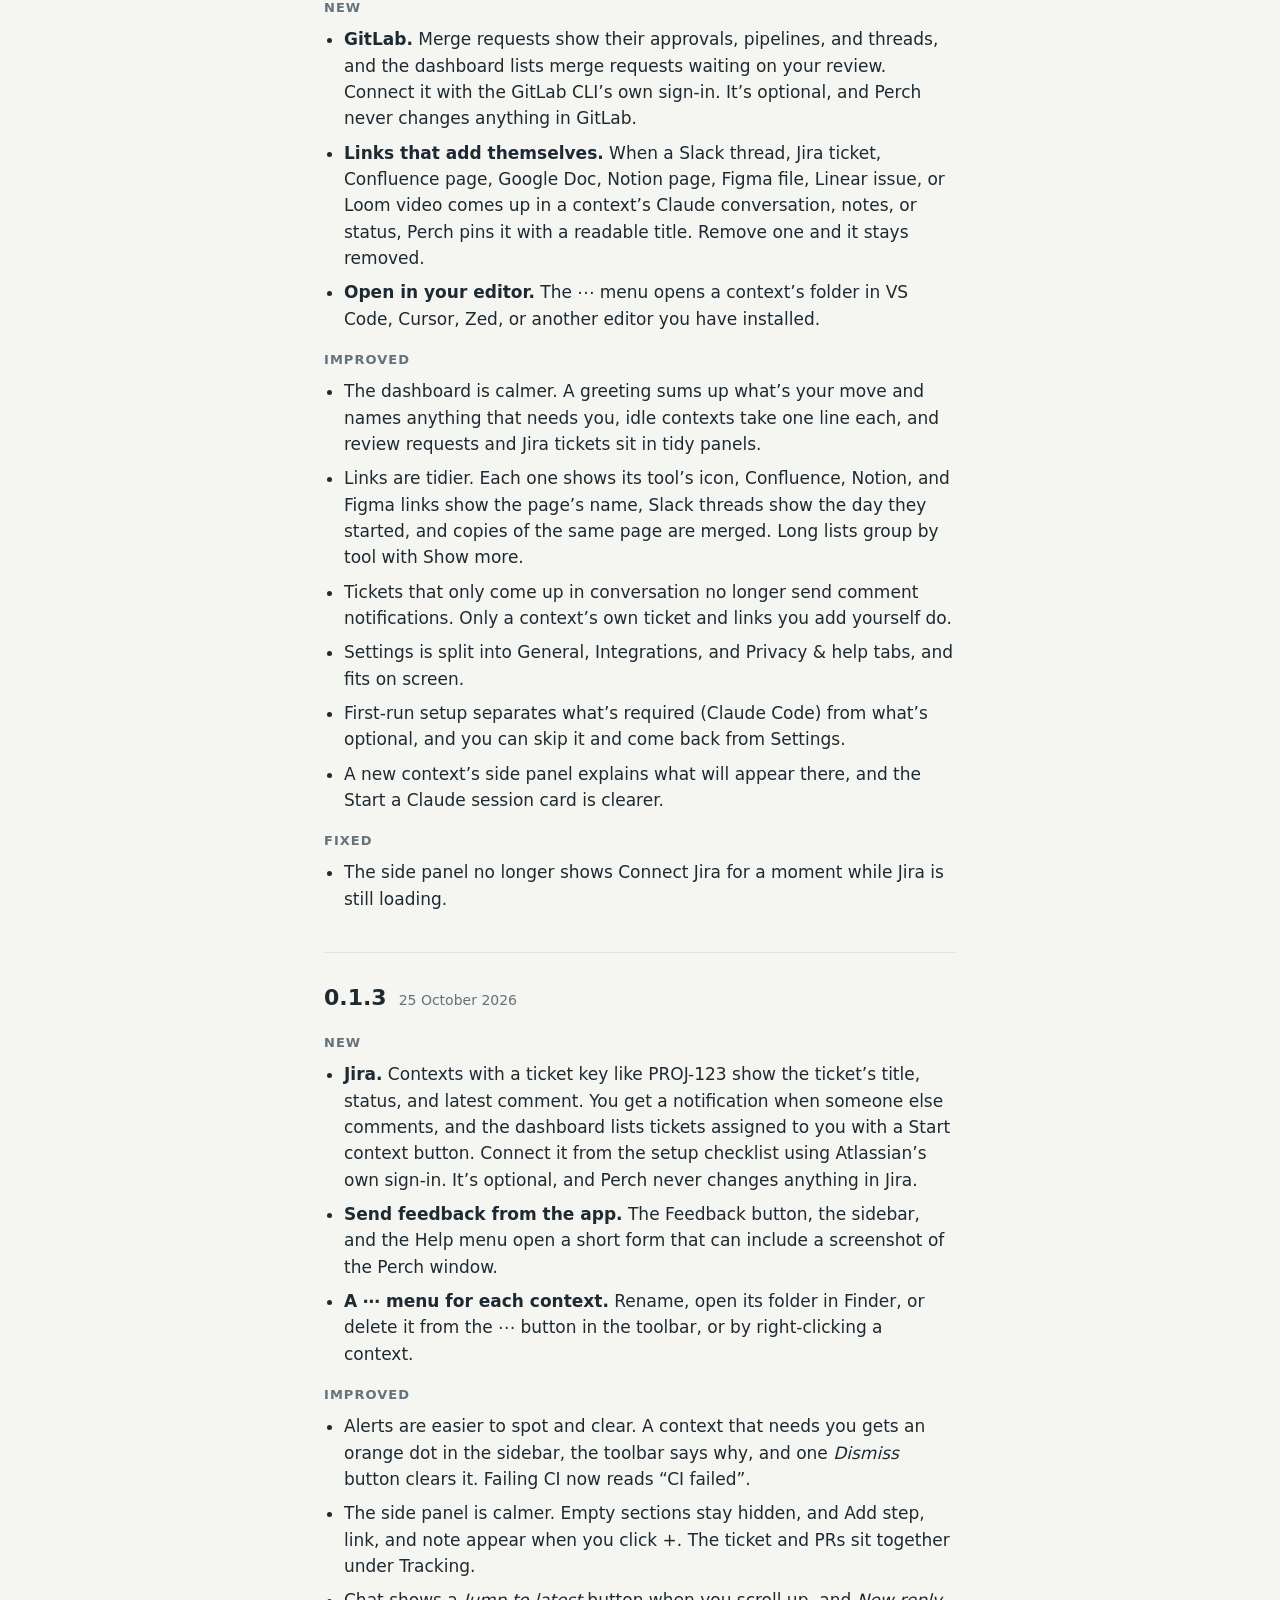
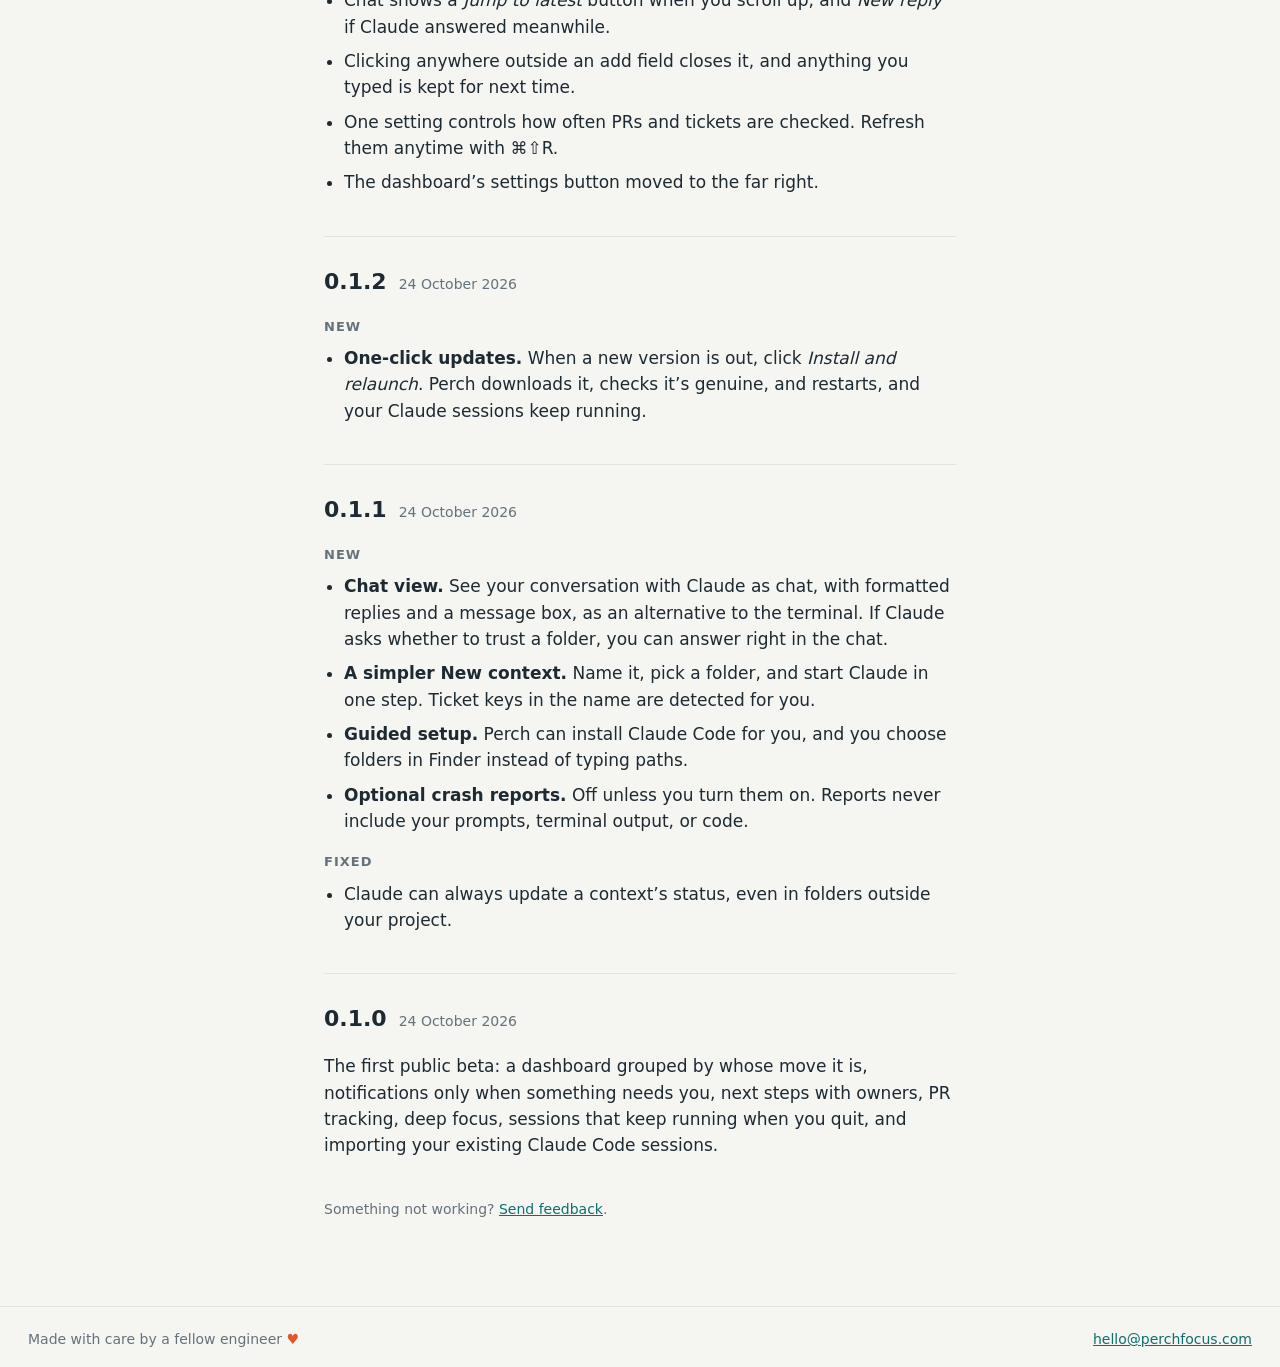
==== commit bb9602f7: "Changelog: 0.1.12 improvements" ====
--- a/changelog/index.html
+++ b/changelog/index.html
@@ -23,6 +23,11 @@
       <ul>
         <li><strong>On your radar.</strong> Paste a Slack message, a ticket, or a link onto the dashboard, or jot a quick note, for the small asks that might turn into Claude work today. Perch fills in who asked and what. Start Claude turns one into a context that begins by reading the thread and suggesting a reply, and nothing gets posted until you say so. Radar items never notify you.</li>
       </ul>
+      <h3>Improved</h3>
+      <ul>
+        <li>Claude Sessions and Memory marks sessions using a lot of energy, so you can see which work is draining your battery.</li>
+        <li>Perch explains the macOS prompt about accessing data from other apps: it’s Claude’s commands running inside Perch, as they would in Terminal.</li>
+      </ul>
       <h3>Fixed</h3>
       <ul>
         <li>PRs stopped updating in 0.1.11 when you had more than a few open. They update again, and if GitHub is slow Perch now falls back to checking them one at a time.</li>
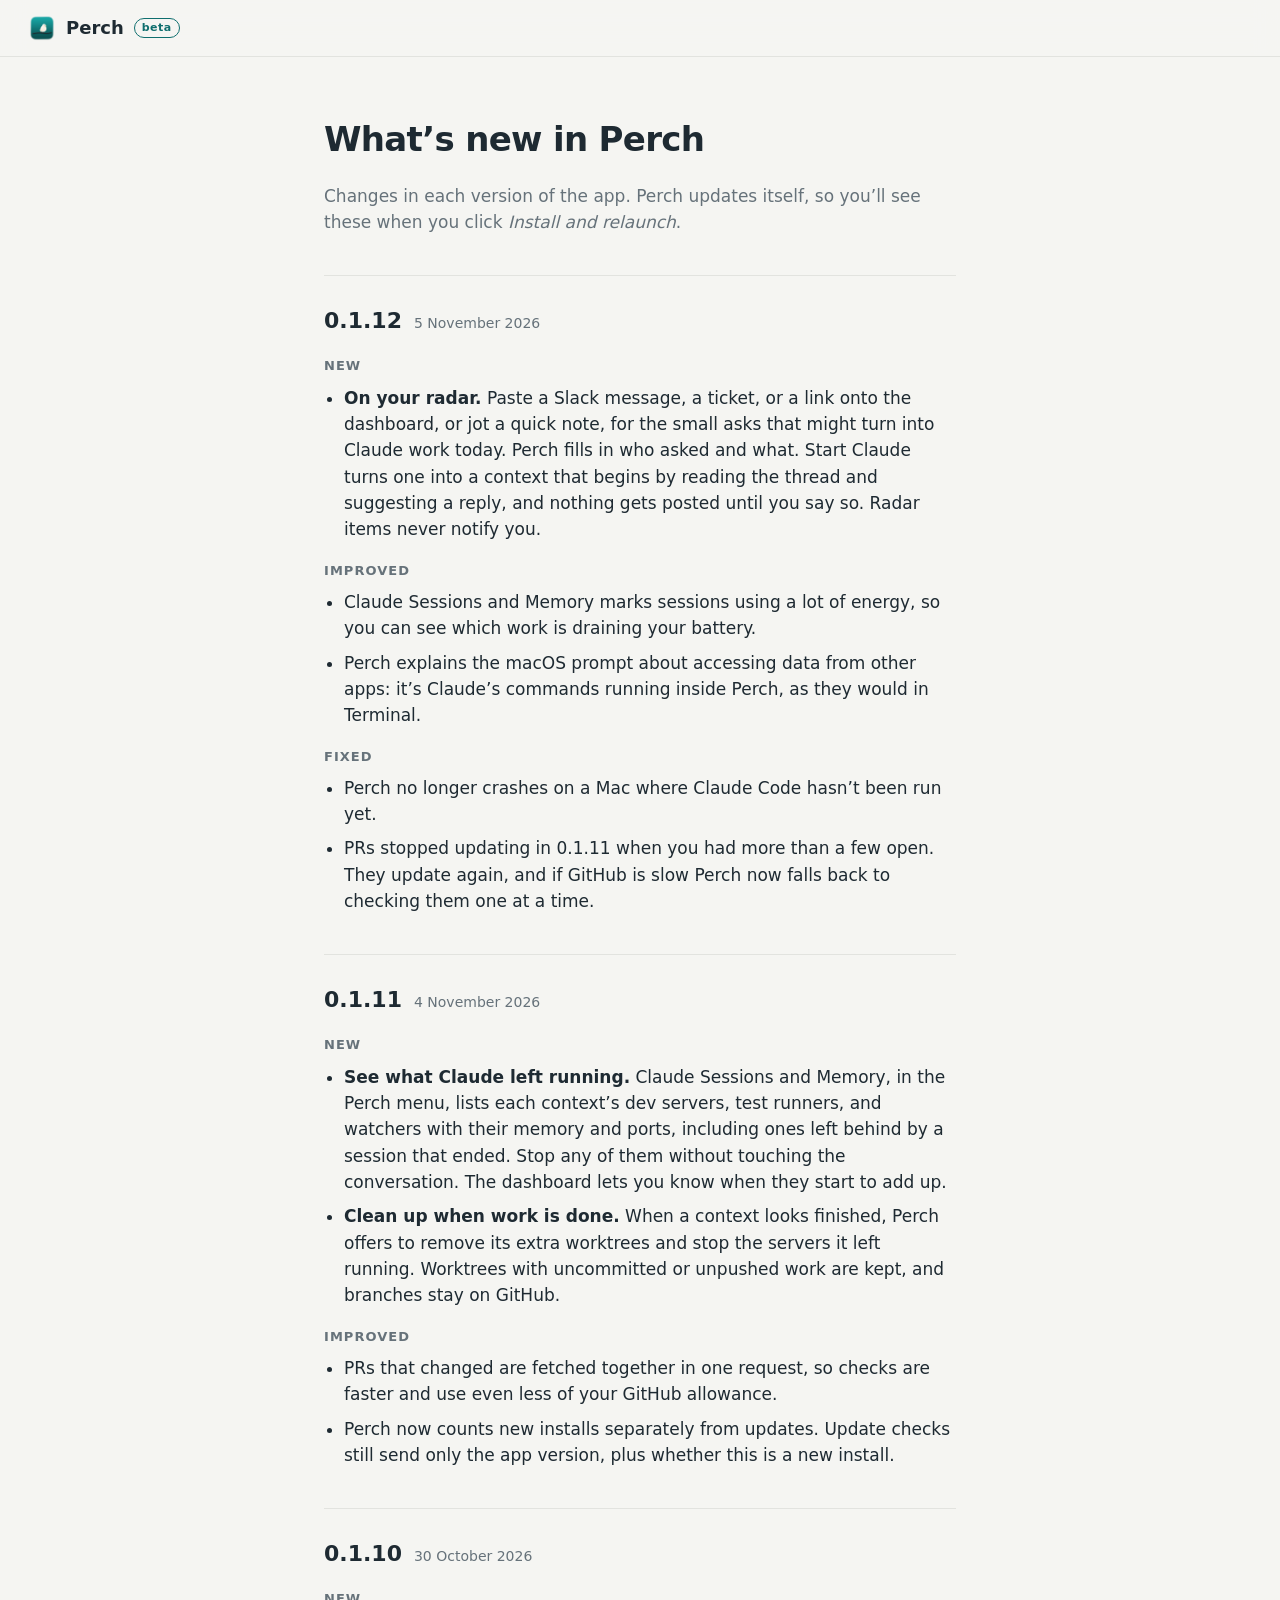
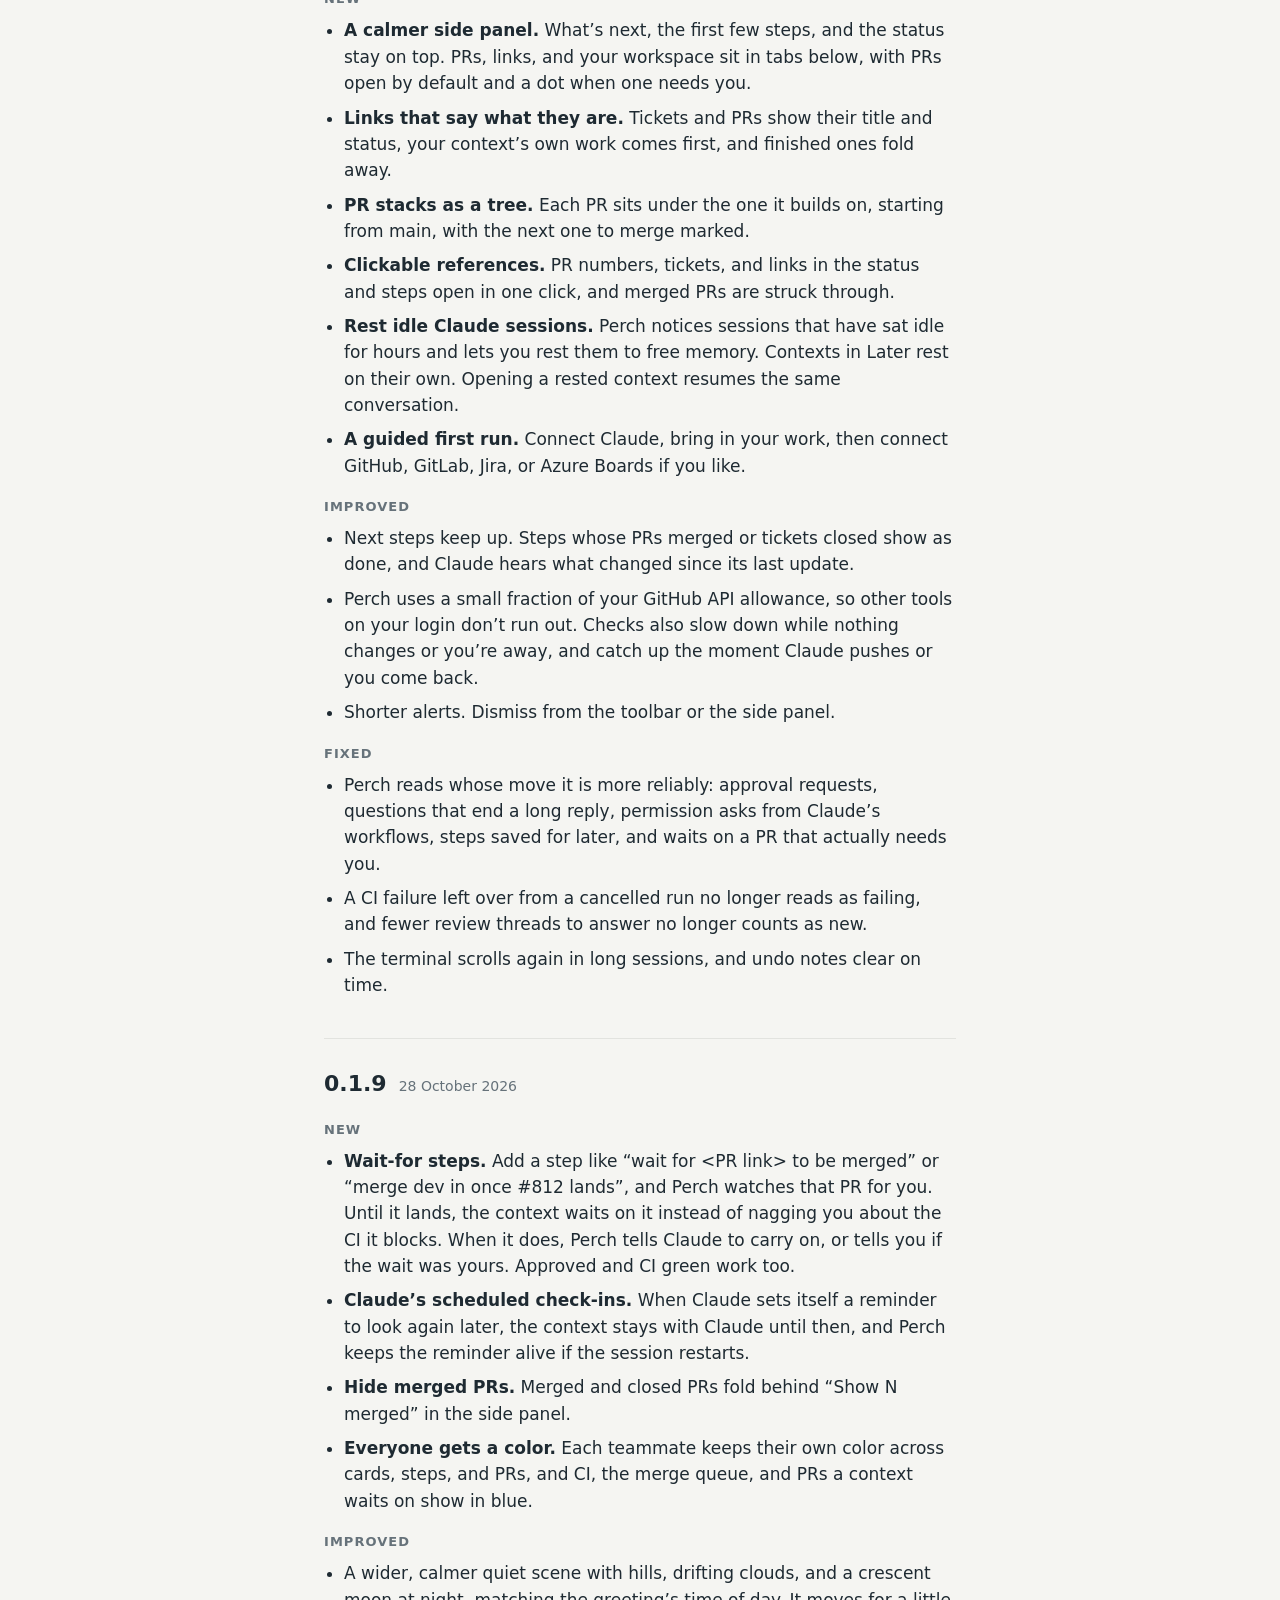
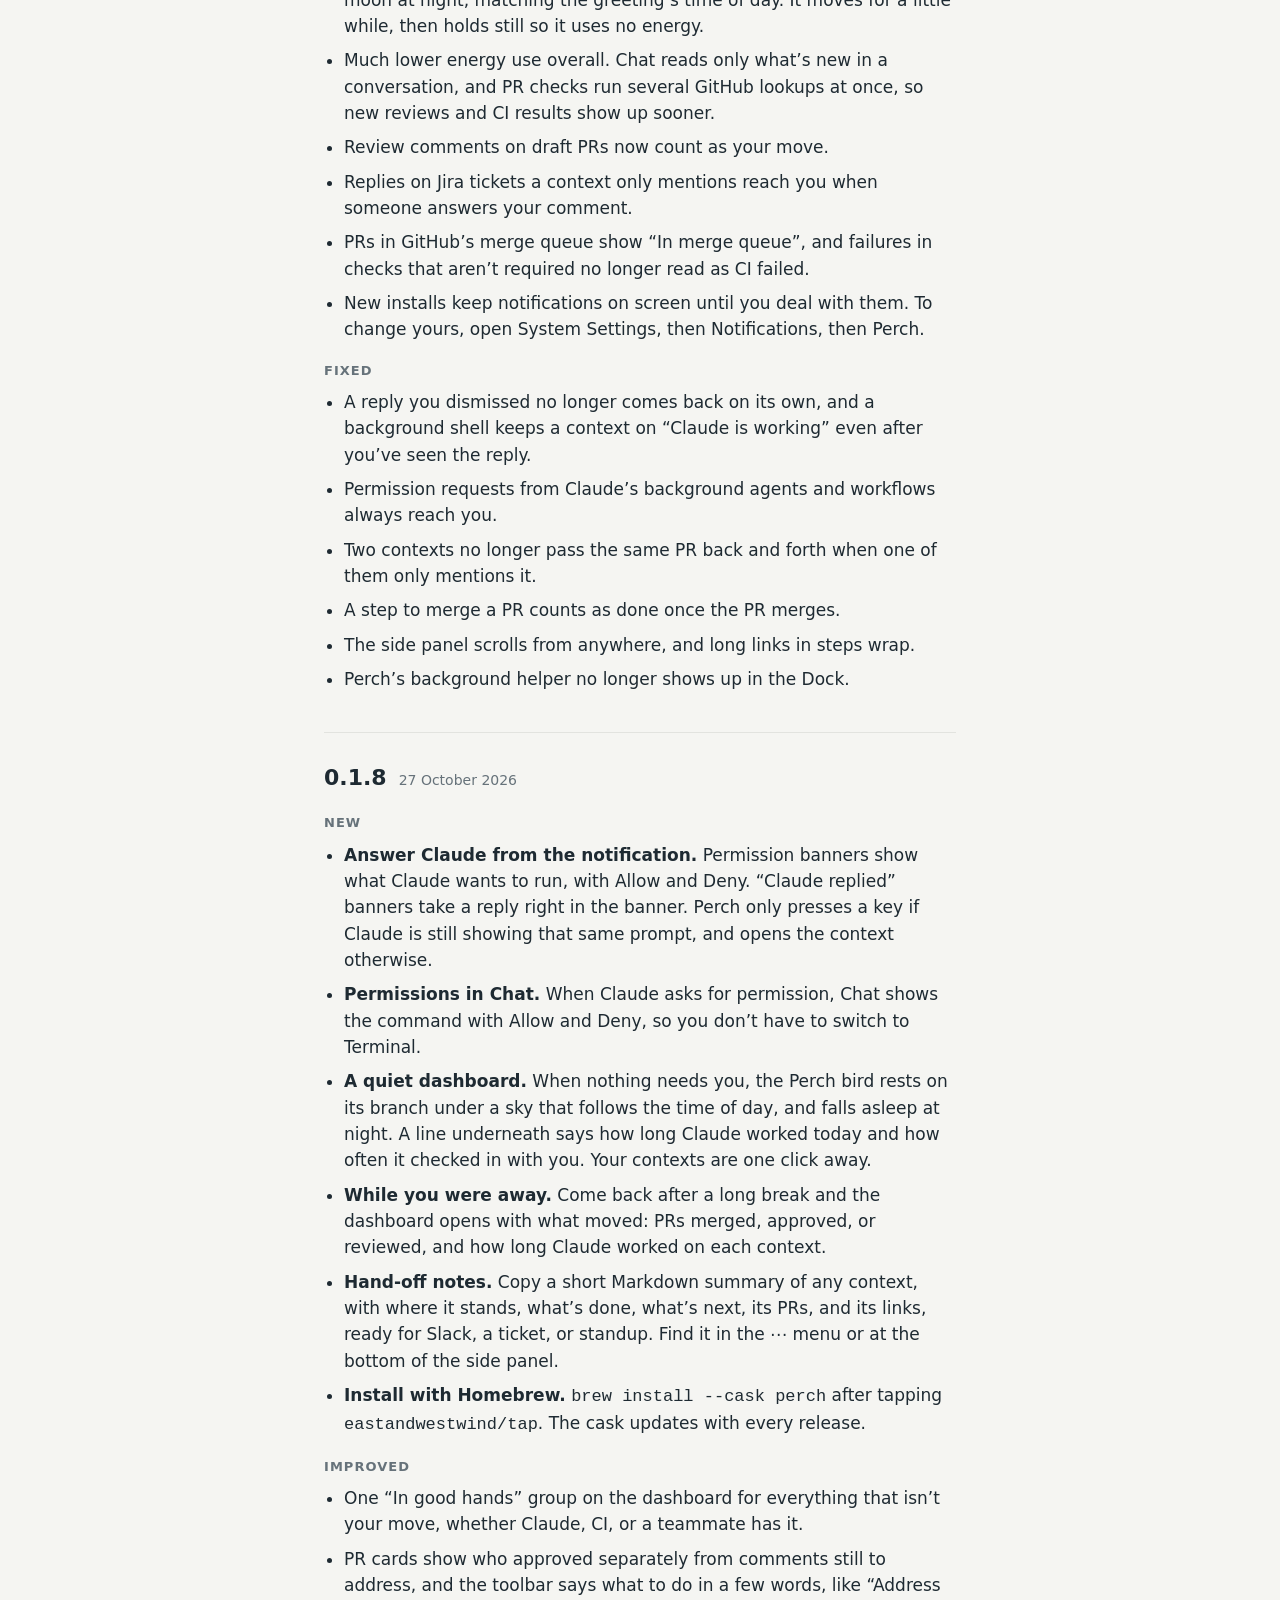
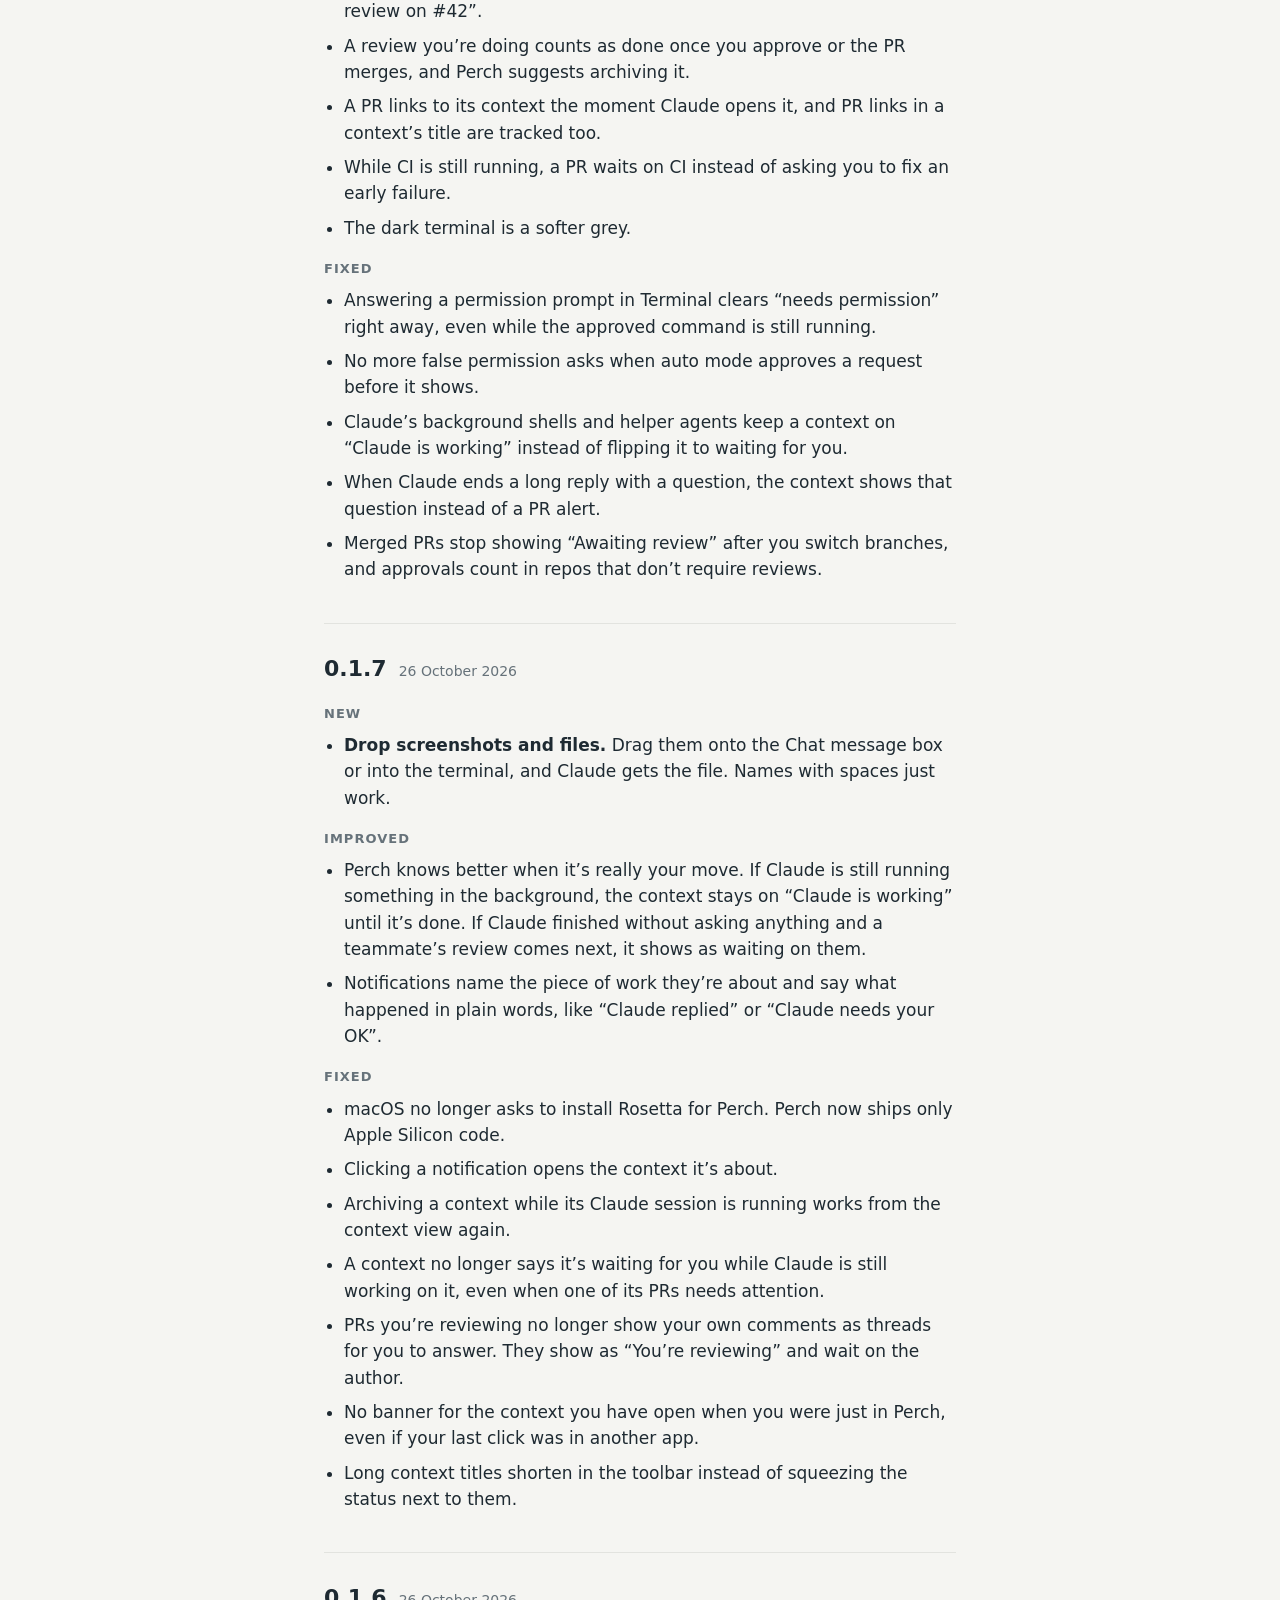
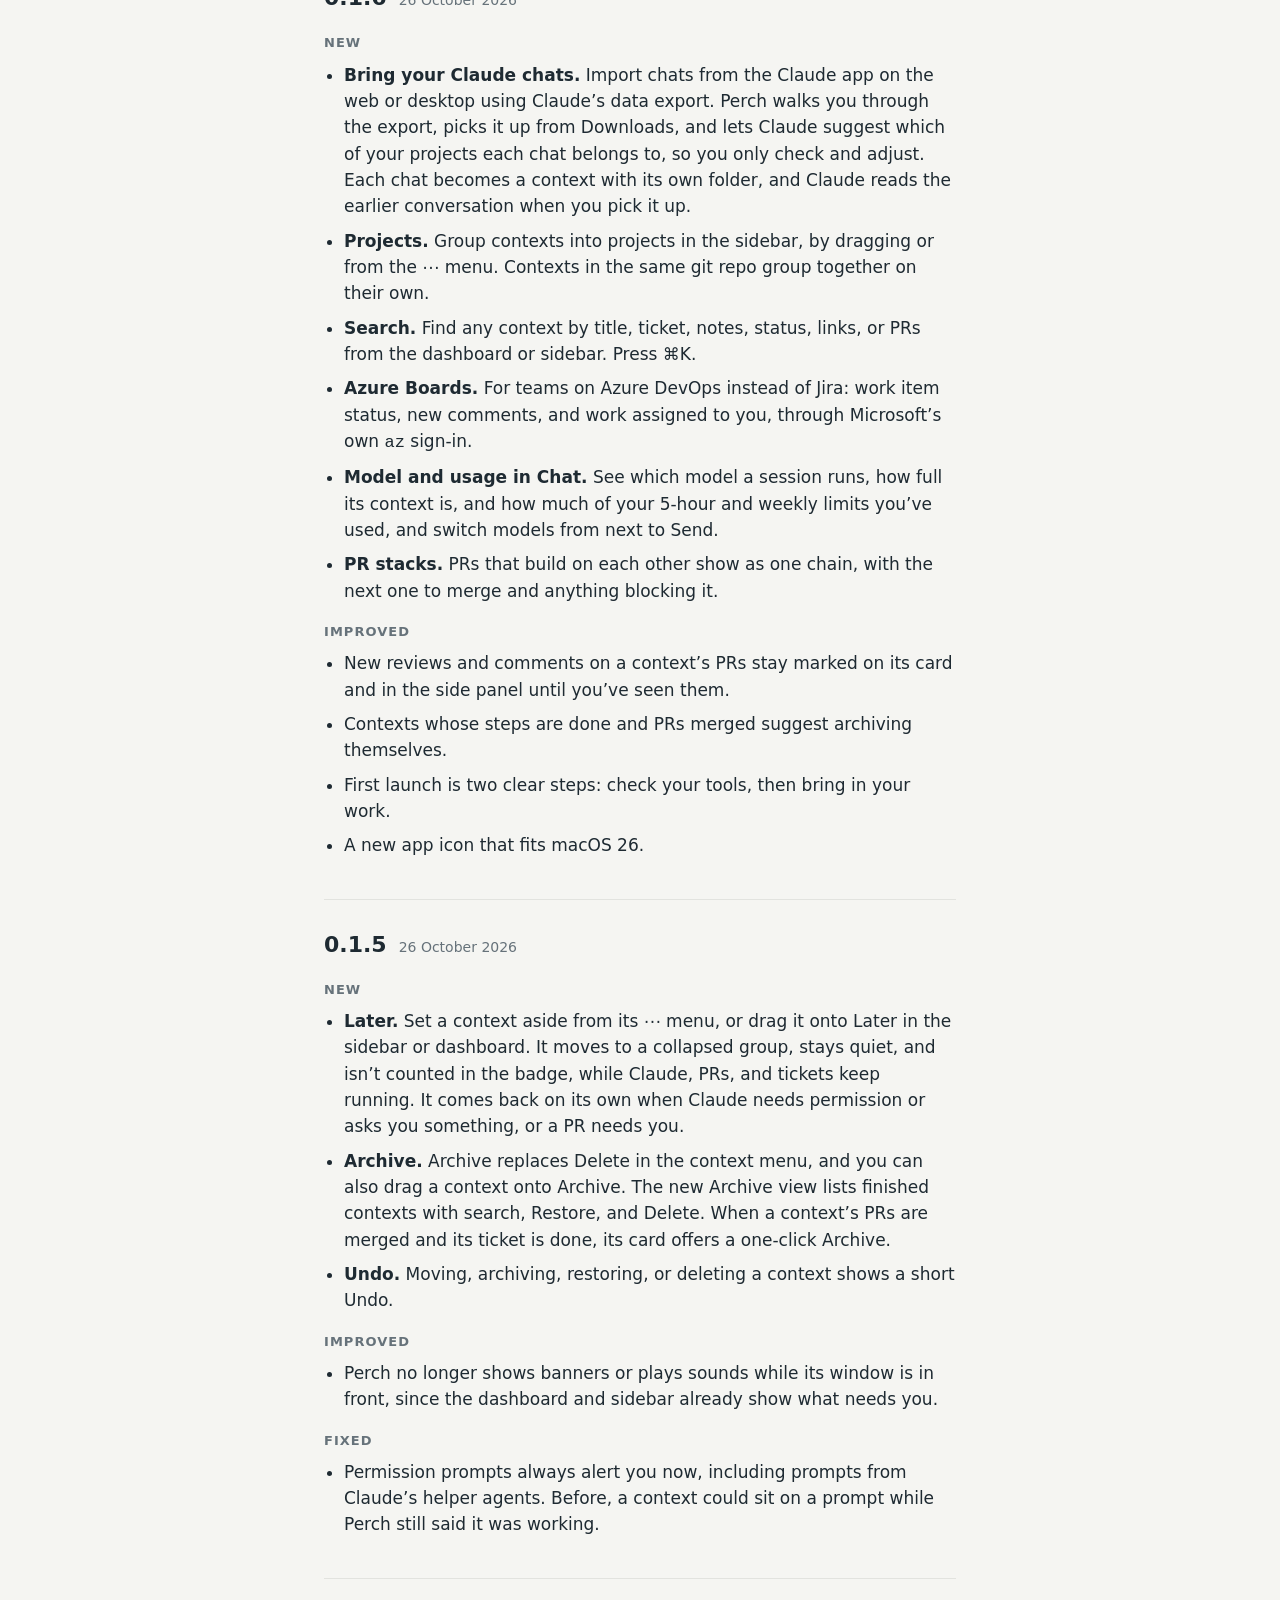
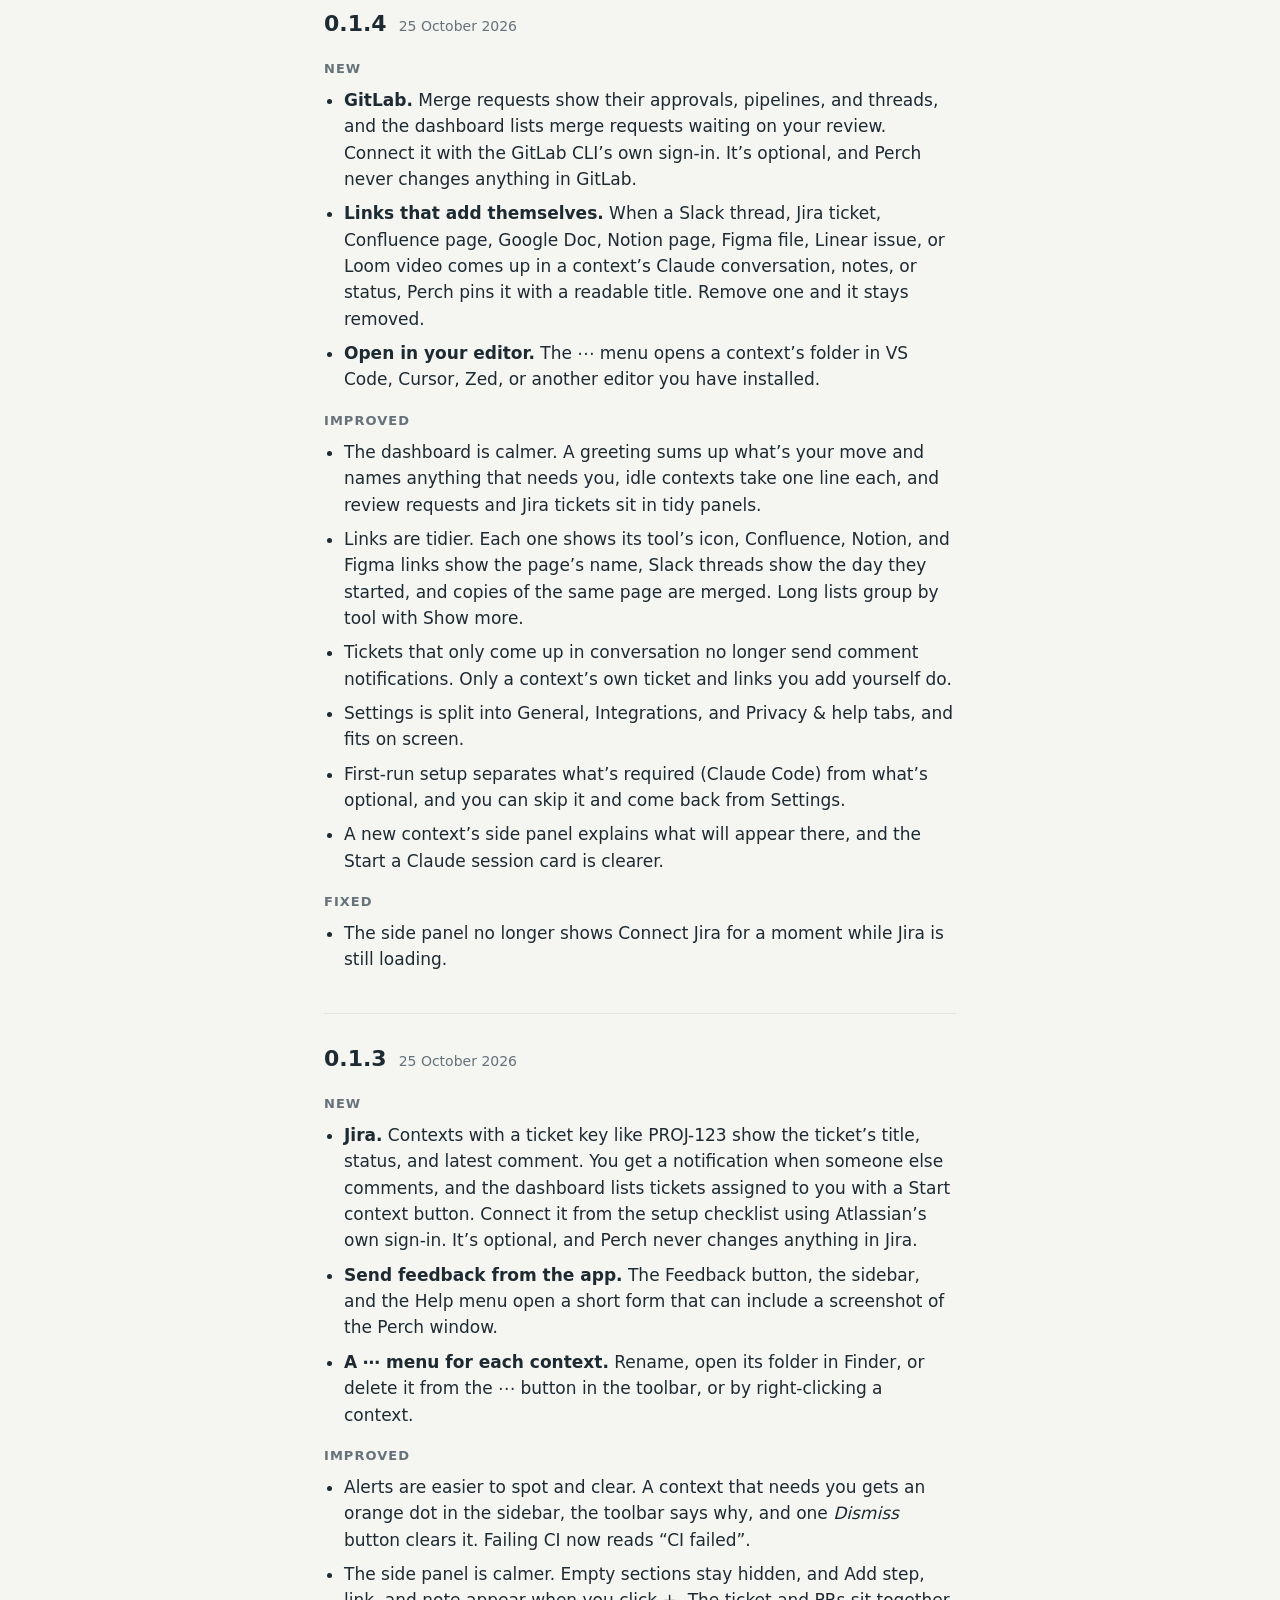
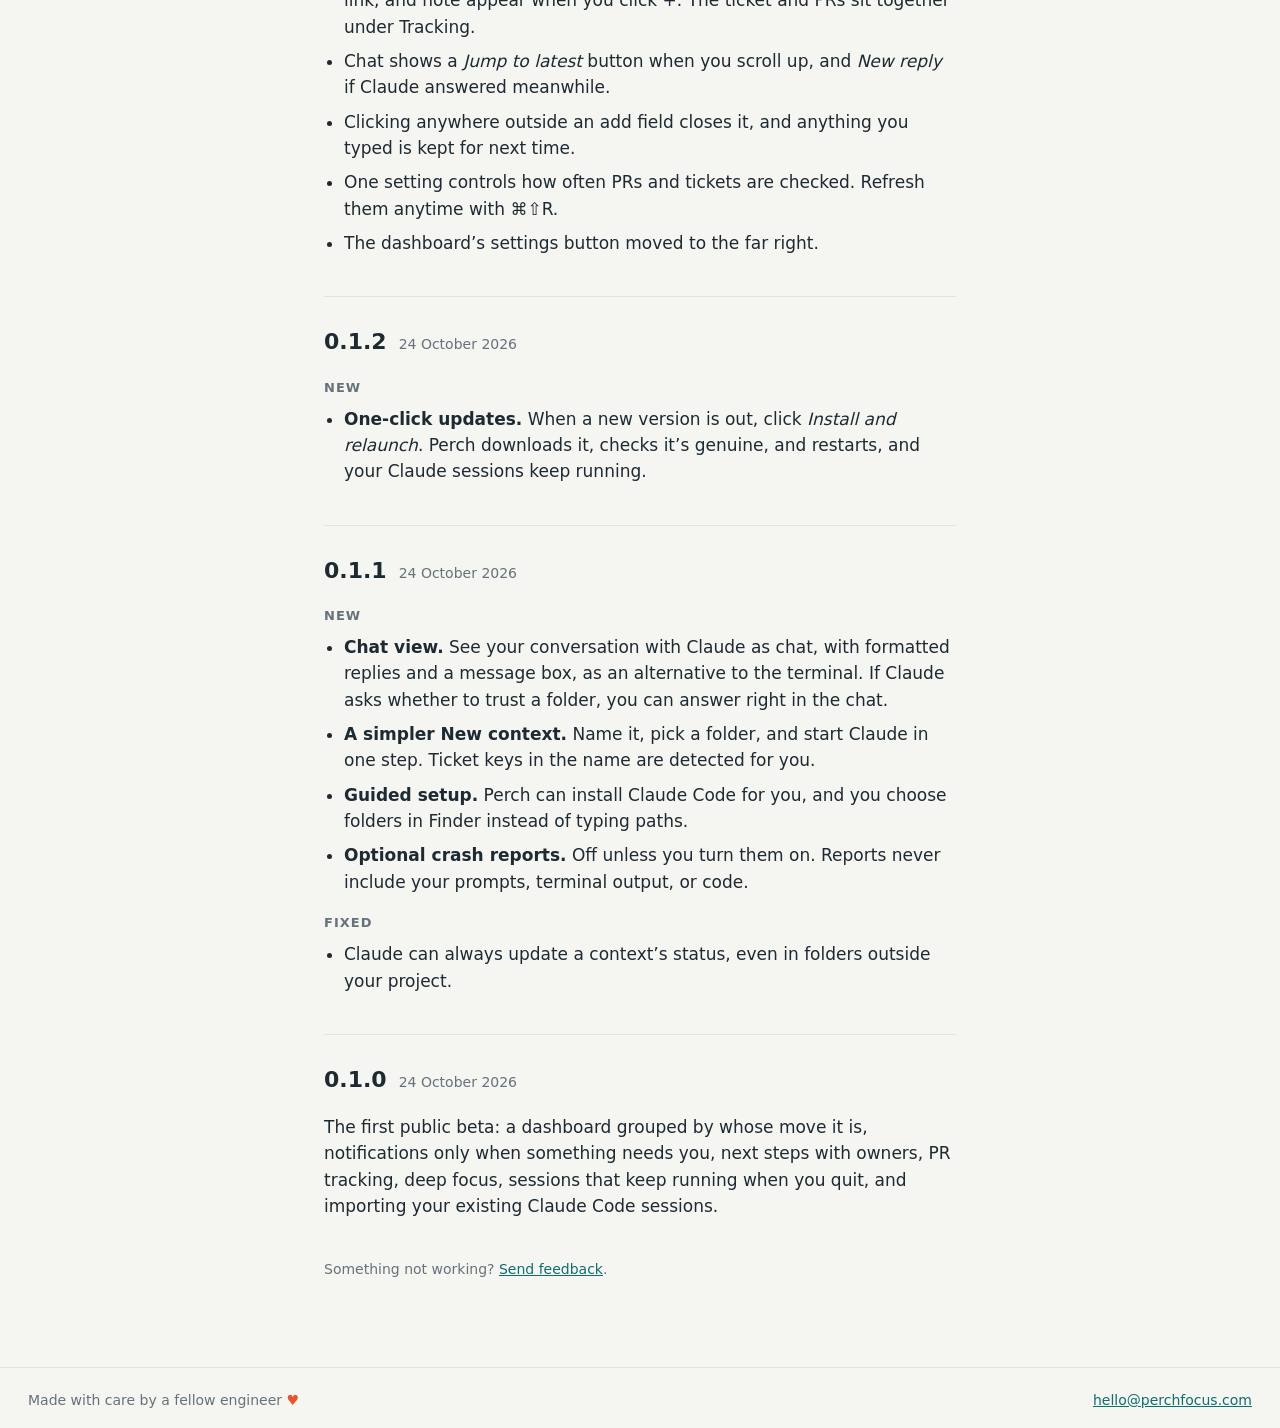
==== commit c29c72f9: "Changelog: 0.1.12 crash fix" ====
--- a/changelog/index.html
+++ b/changelog/index.html
@@ -30,6 +30,7 @@
       </ul>
       <h3>Fixed</h3>
       <ul>
+        <li>Perch no longer crashes on a Mac where Claude Code hasn’t been run yet.</li>
         <li>PRs stopped updating in 0.1.11 when you had more than a few open. They update again, and if GitHub is slow Perch now falls back to checking them one at a time.</li>
       </ul>
     </article>
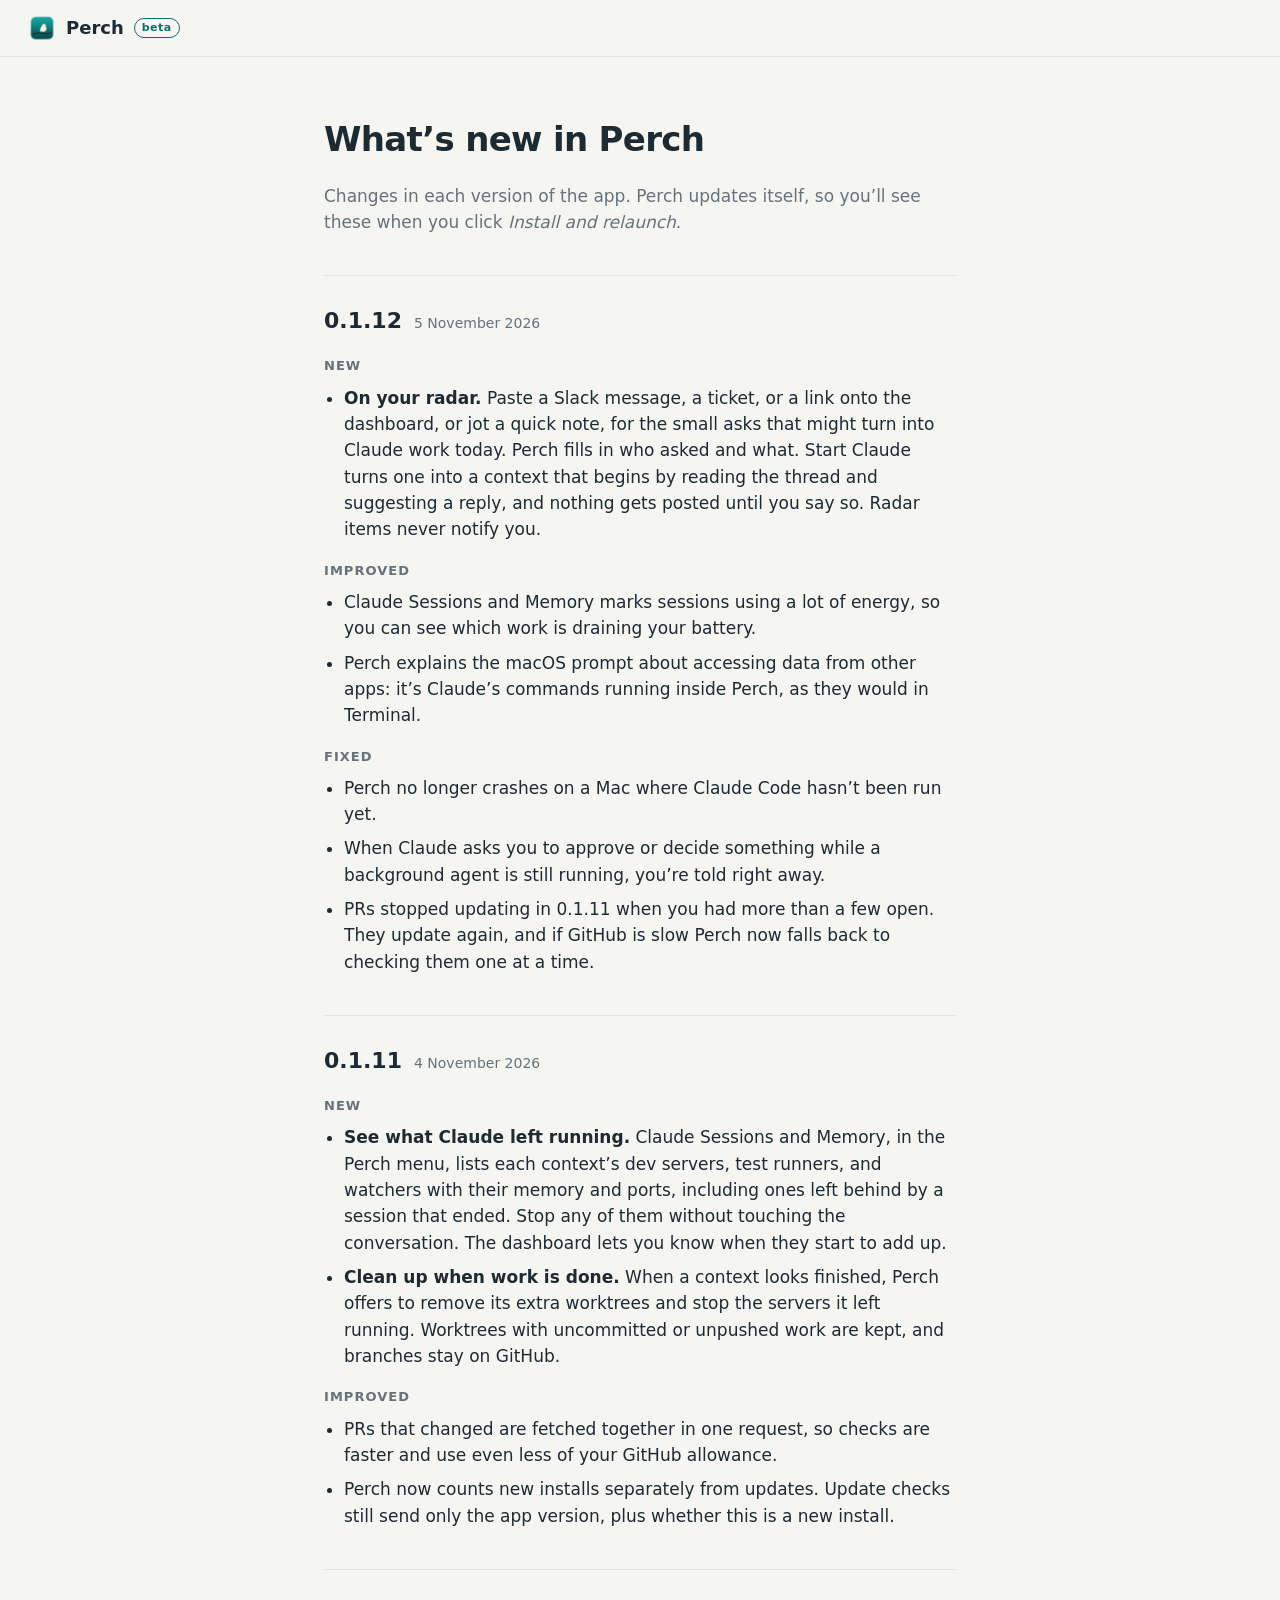
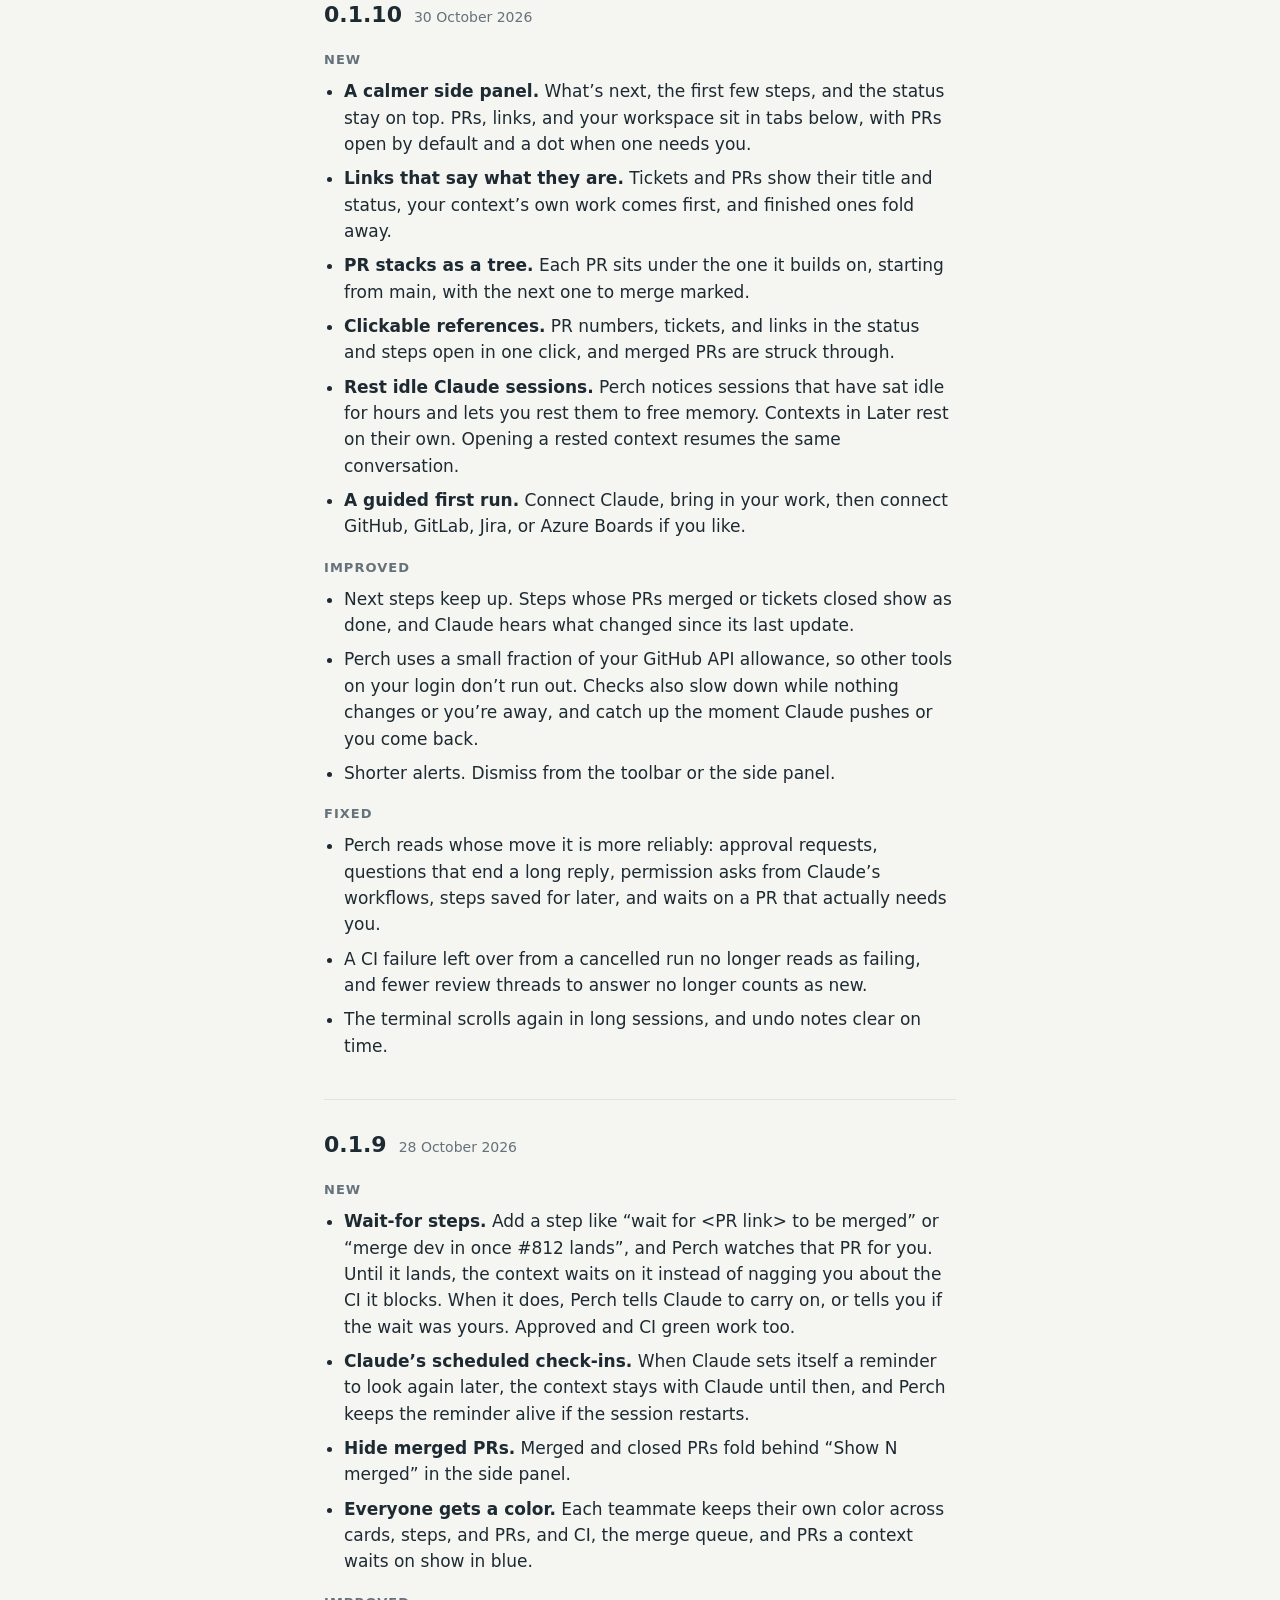
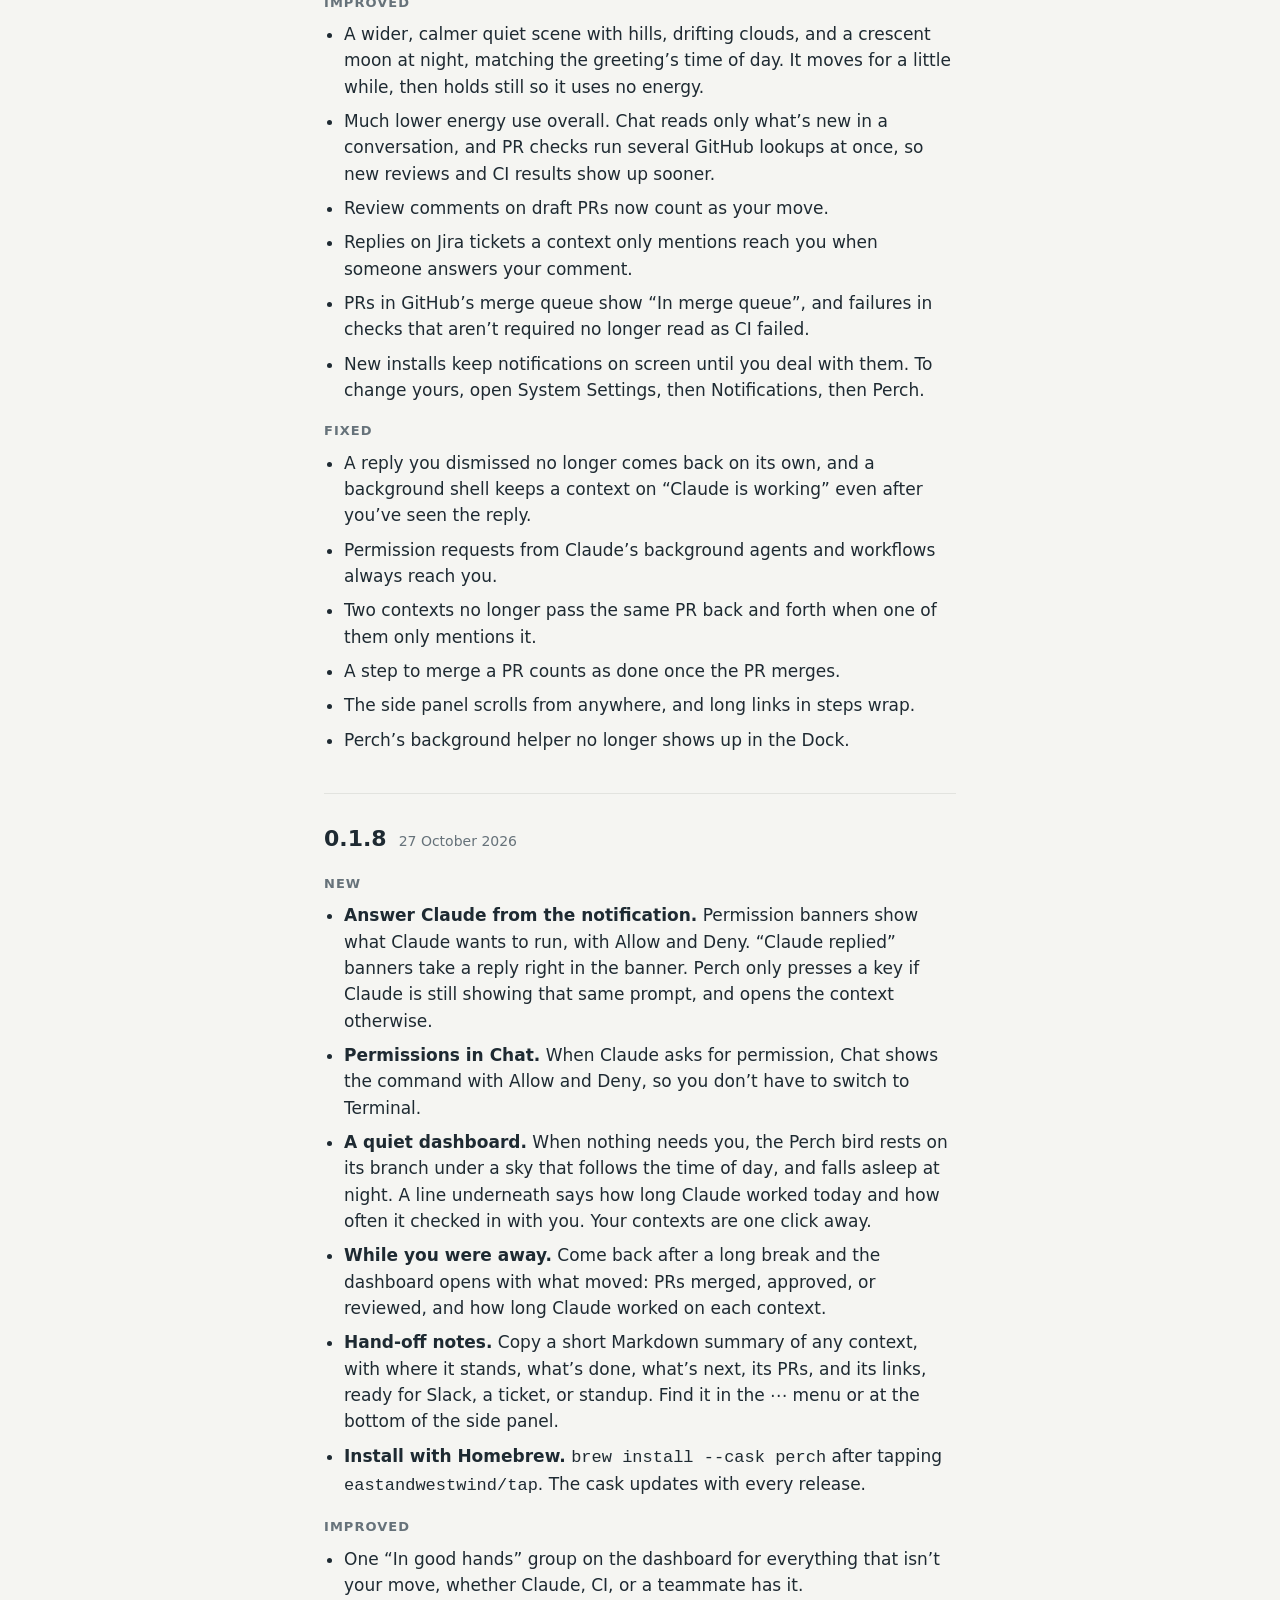
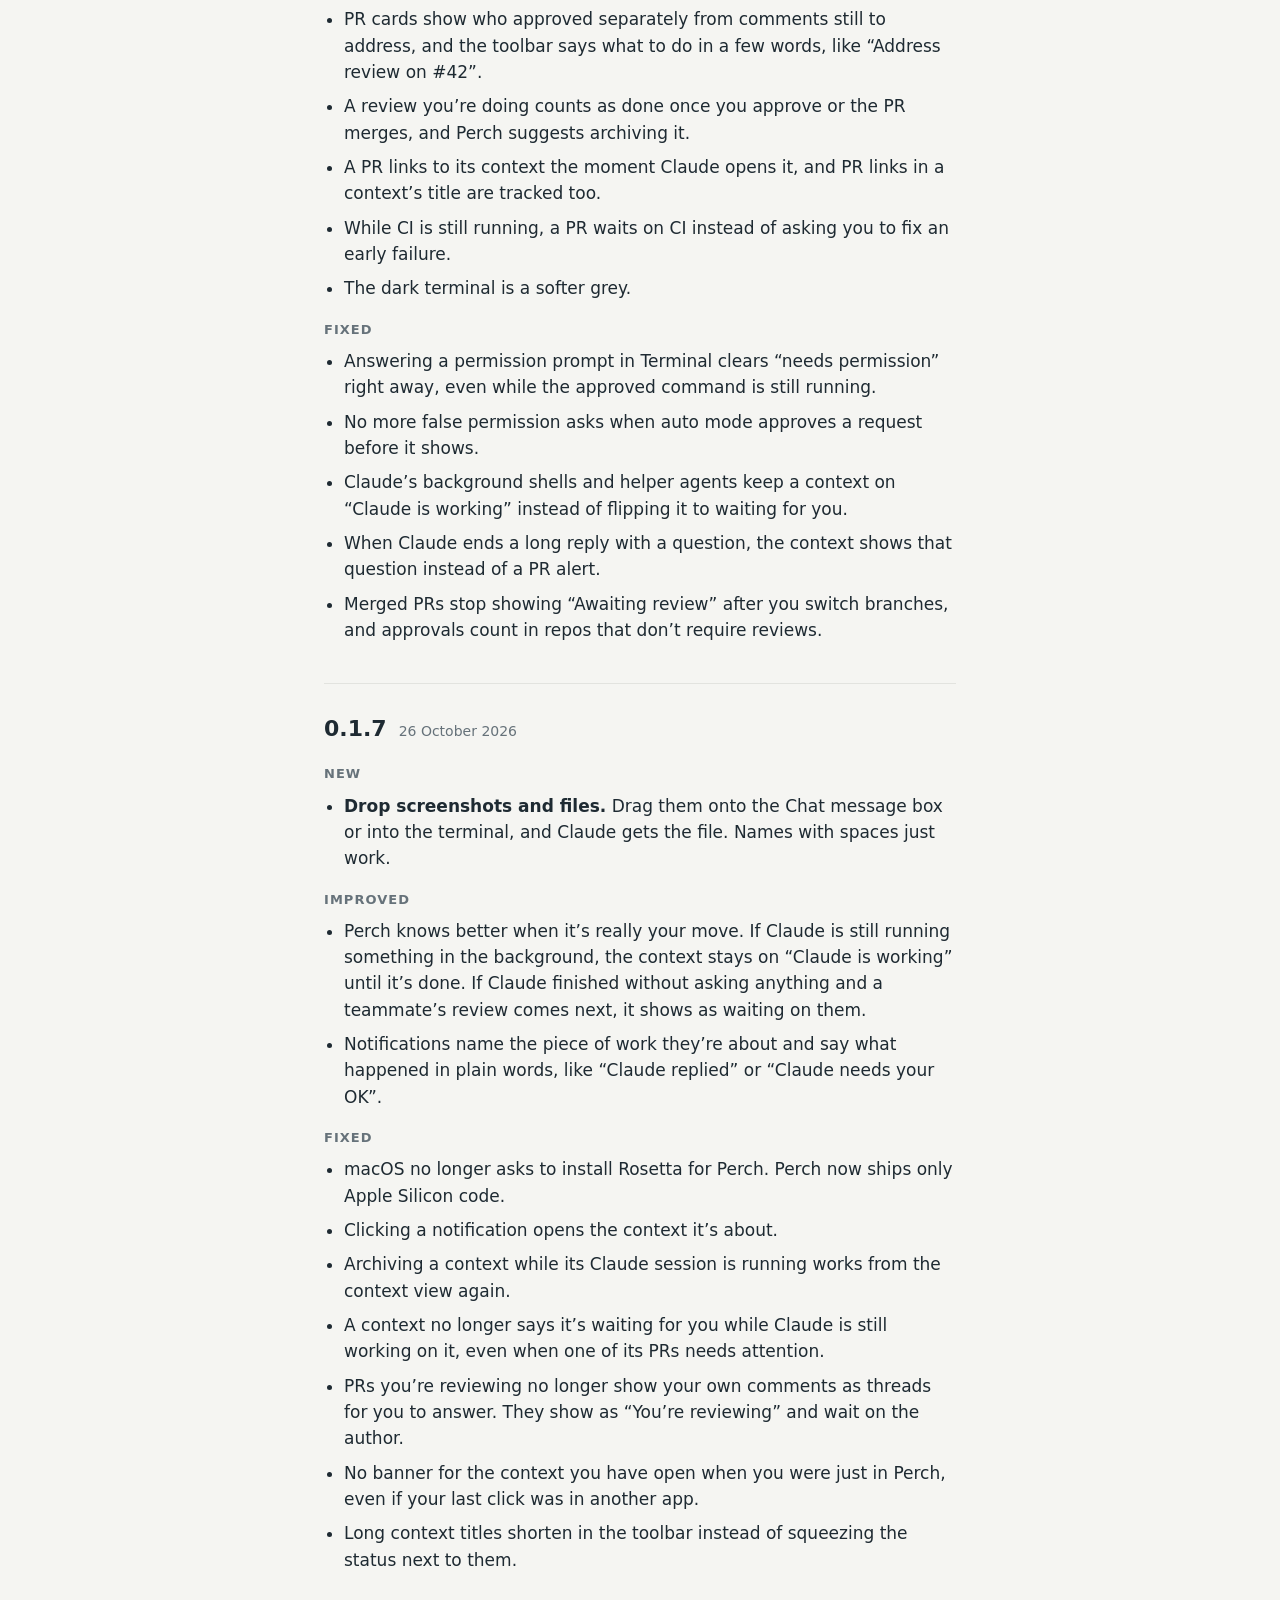
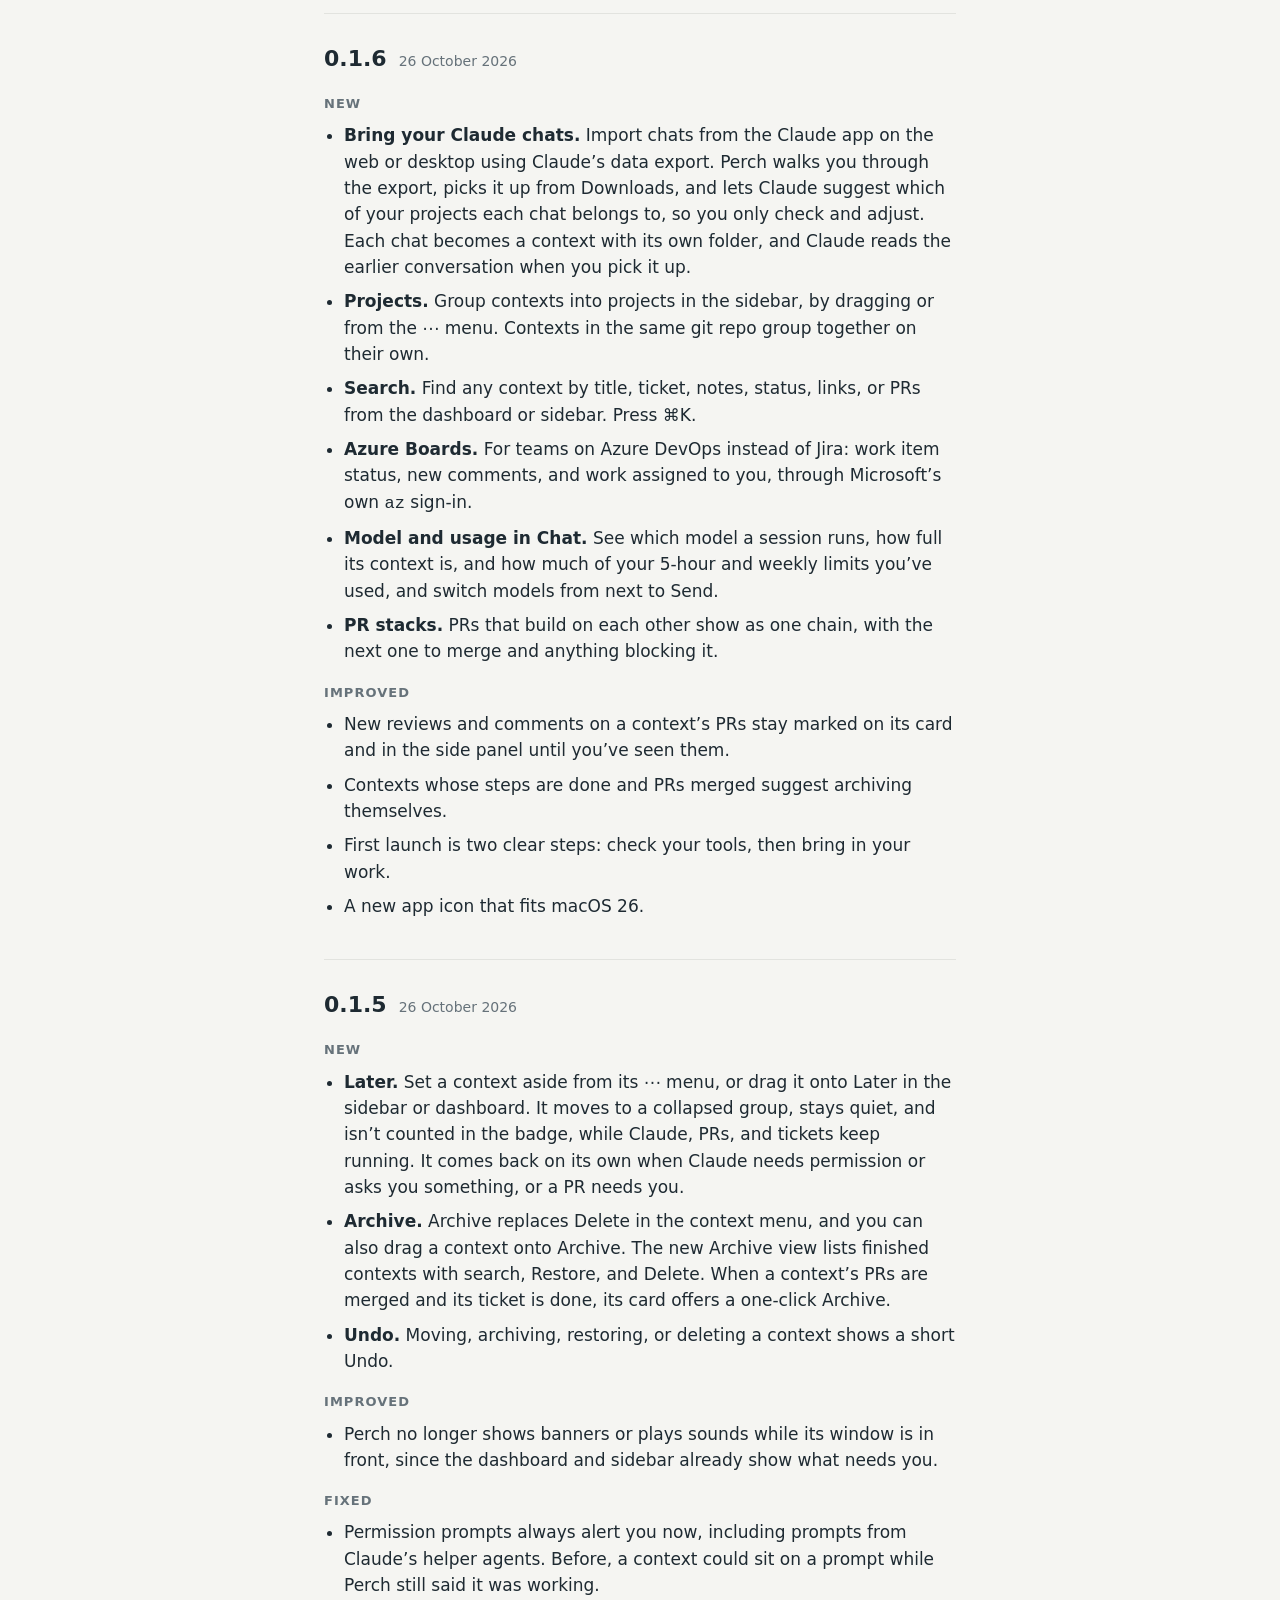
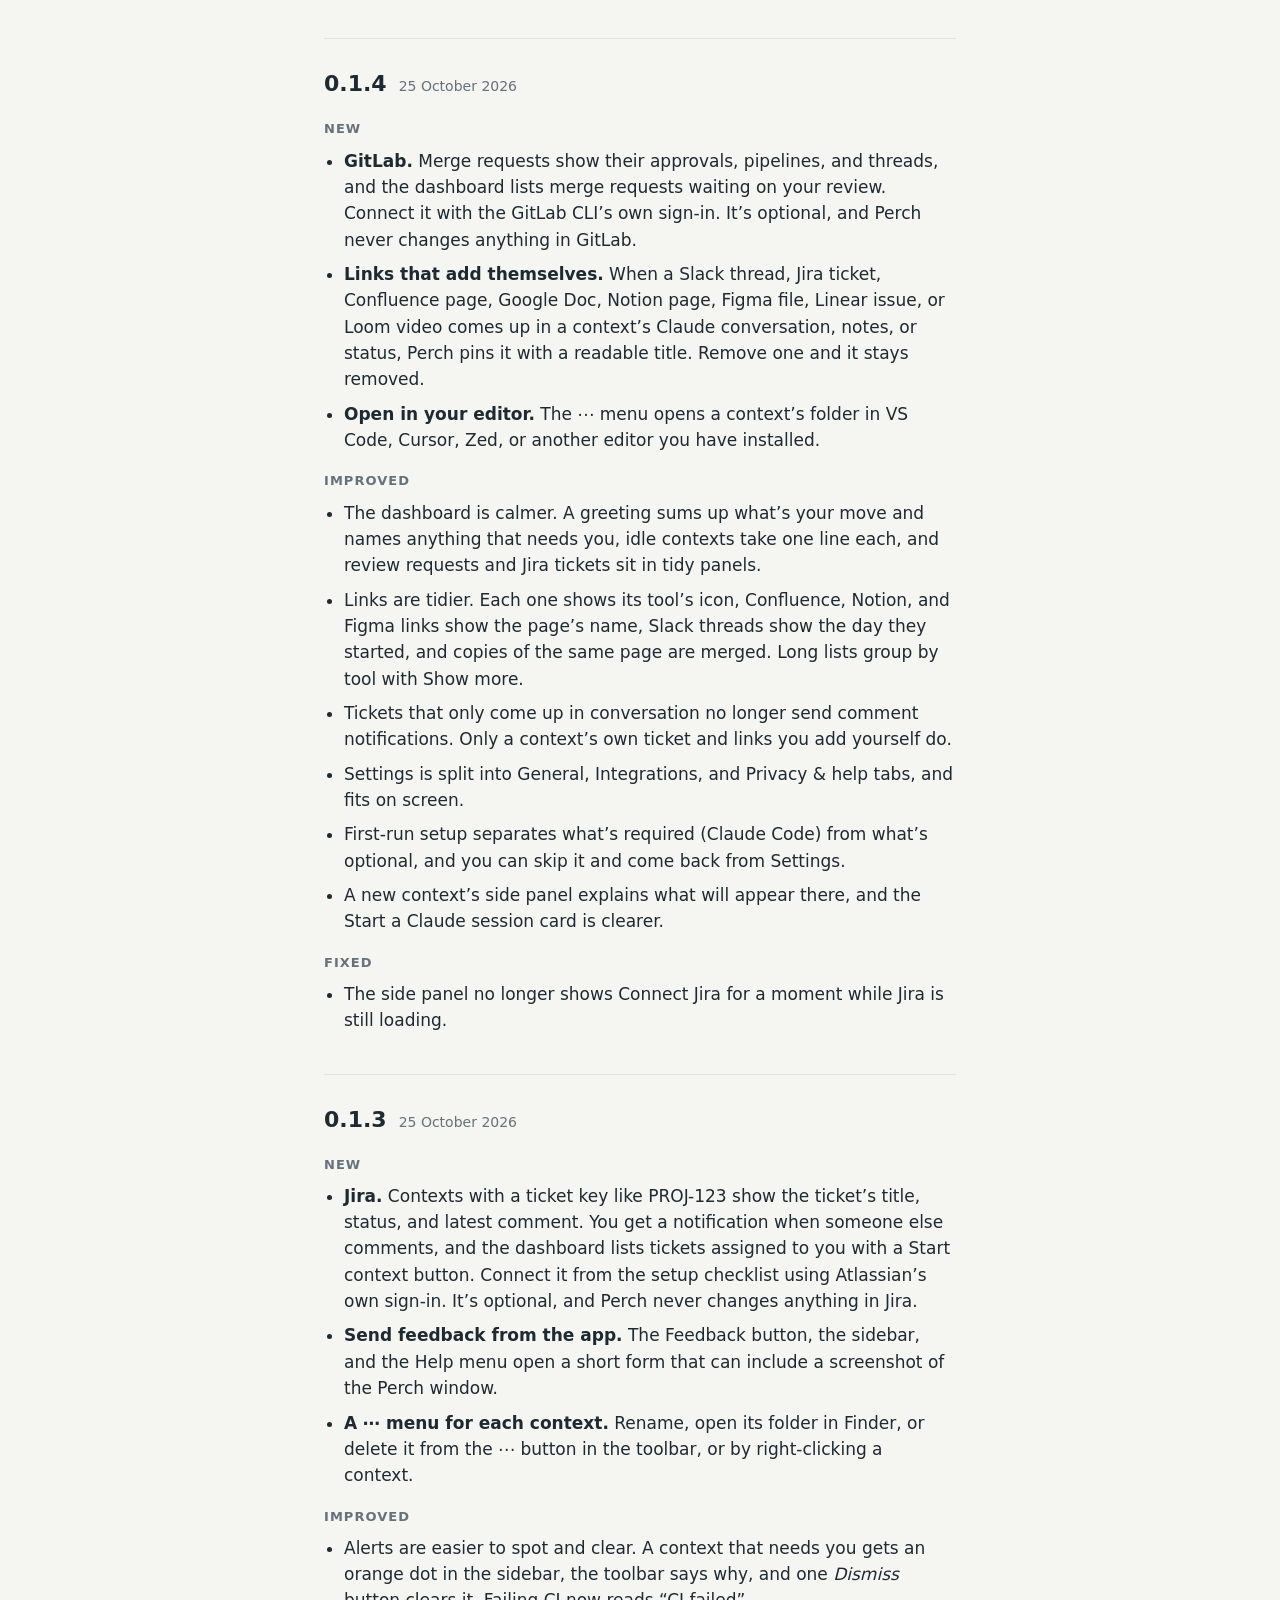
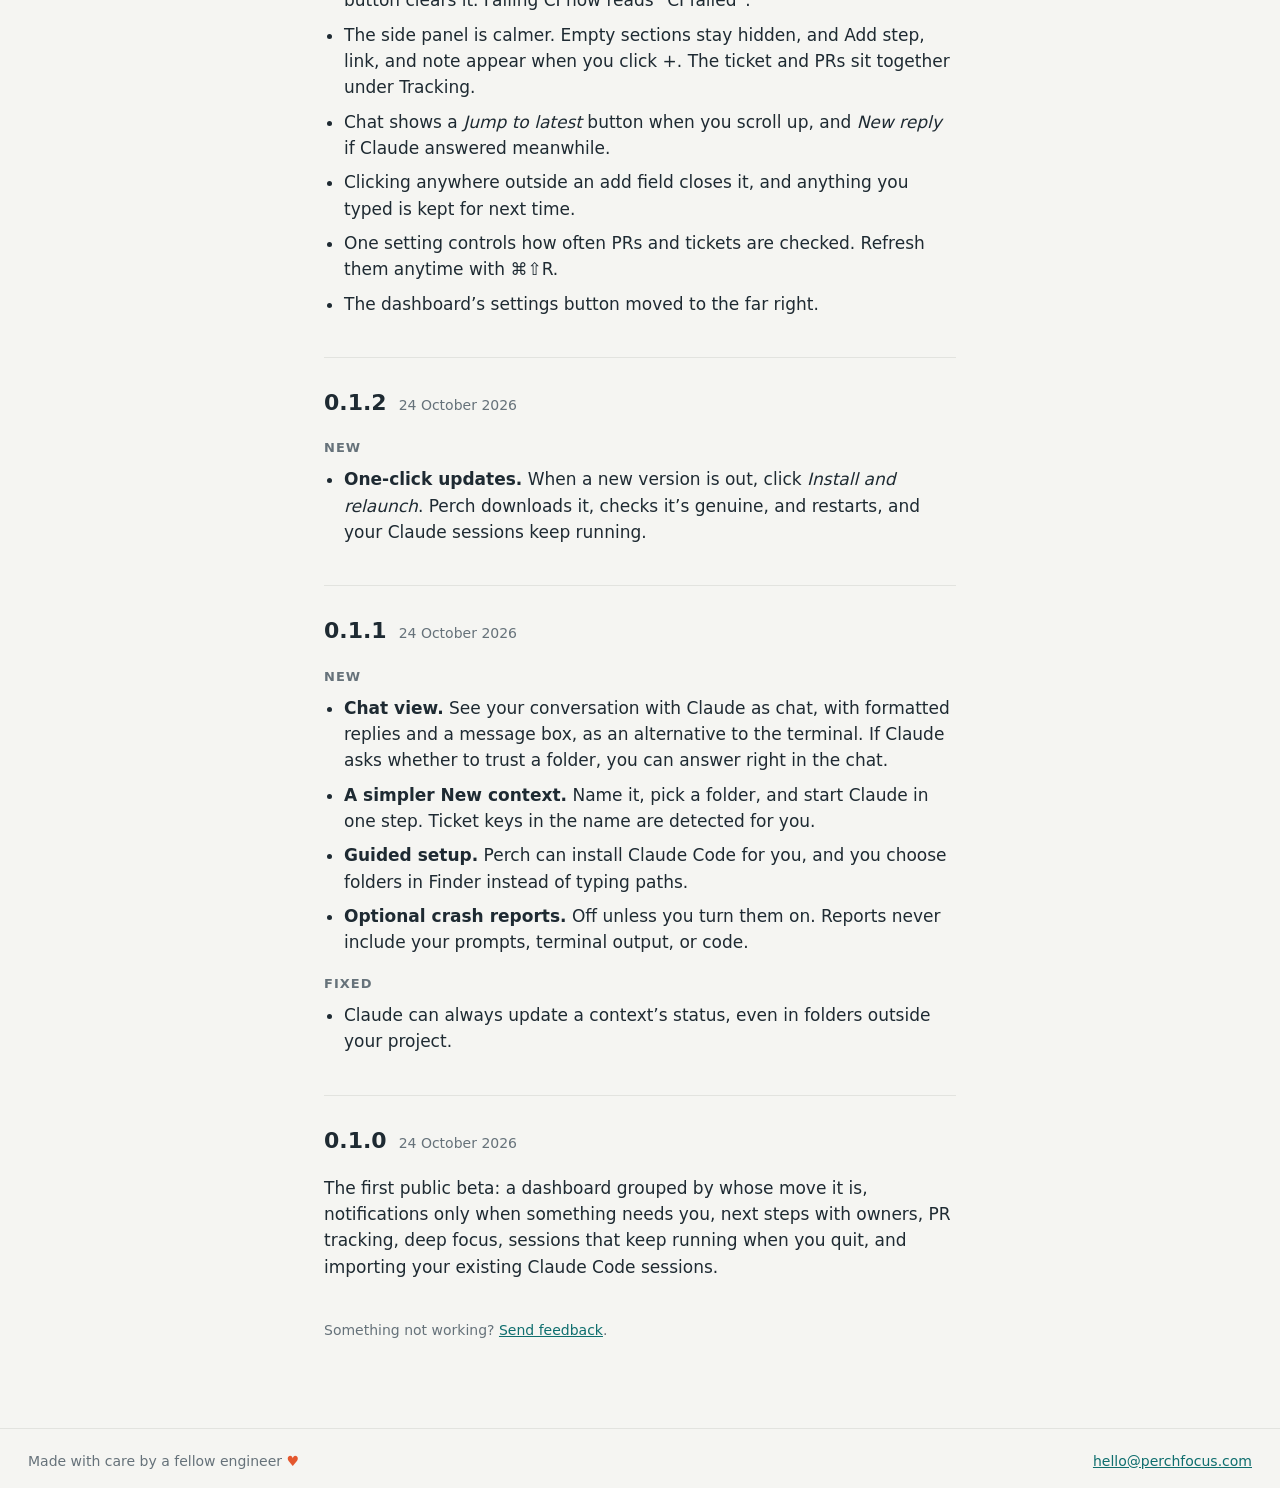
==== commit 3ac0e0e0: "Changelog: 0.1.12 ask fix" ====
--- a/changelog/index.html
+++ b/changelog/index.html
@@ -31,6 +31,7 @@
       <h3>Fixed</h3>
       <ul>
         <li>Perch no longer crashes on a Mac where Claude Code hasn’t been run yet.</li>
+        <li>When Claude asks you to approve or decide something while a background agent is still running, you’re told right away.</li>
         <li>PRs stopped updating in 0.1.11 when you had more than a few open. They update again, and if GitHub is slow Perch now falls back to checking them one at a time.</li>
       </ul>
     </article>
